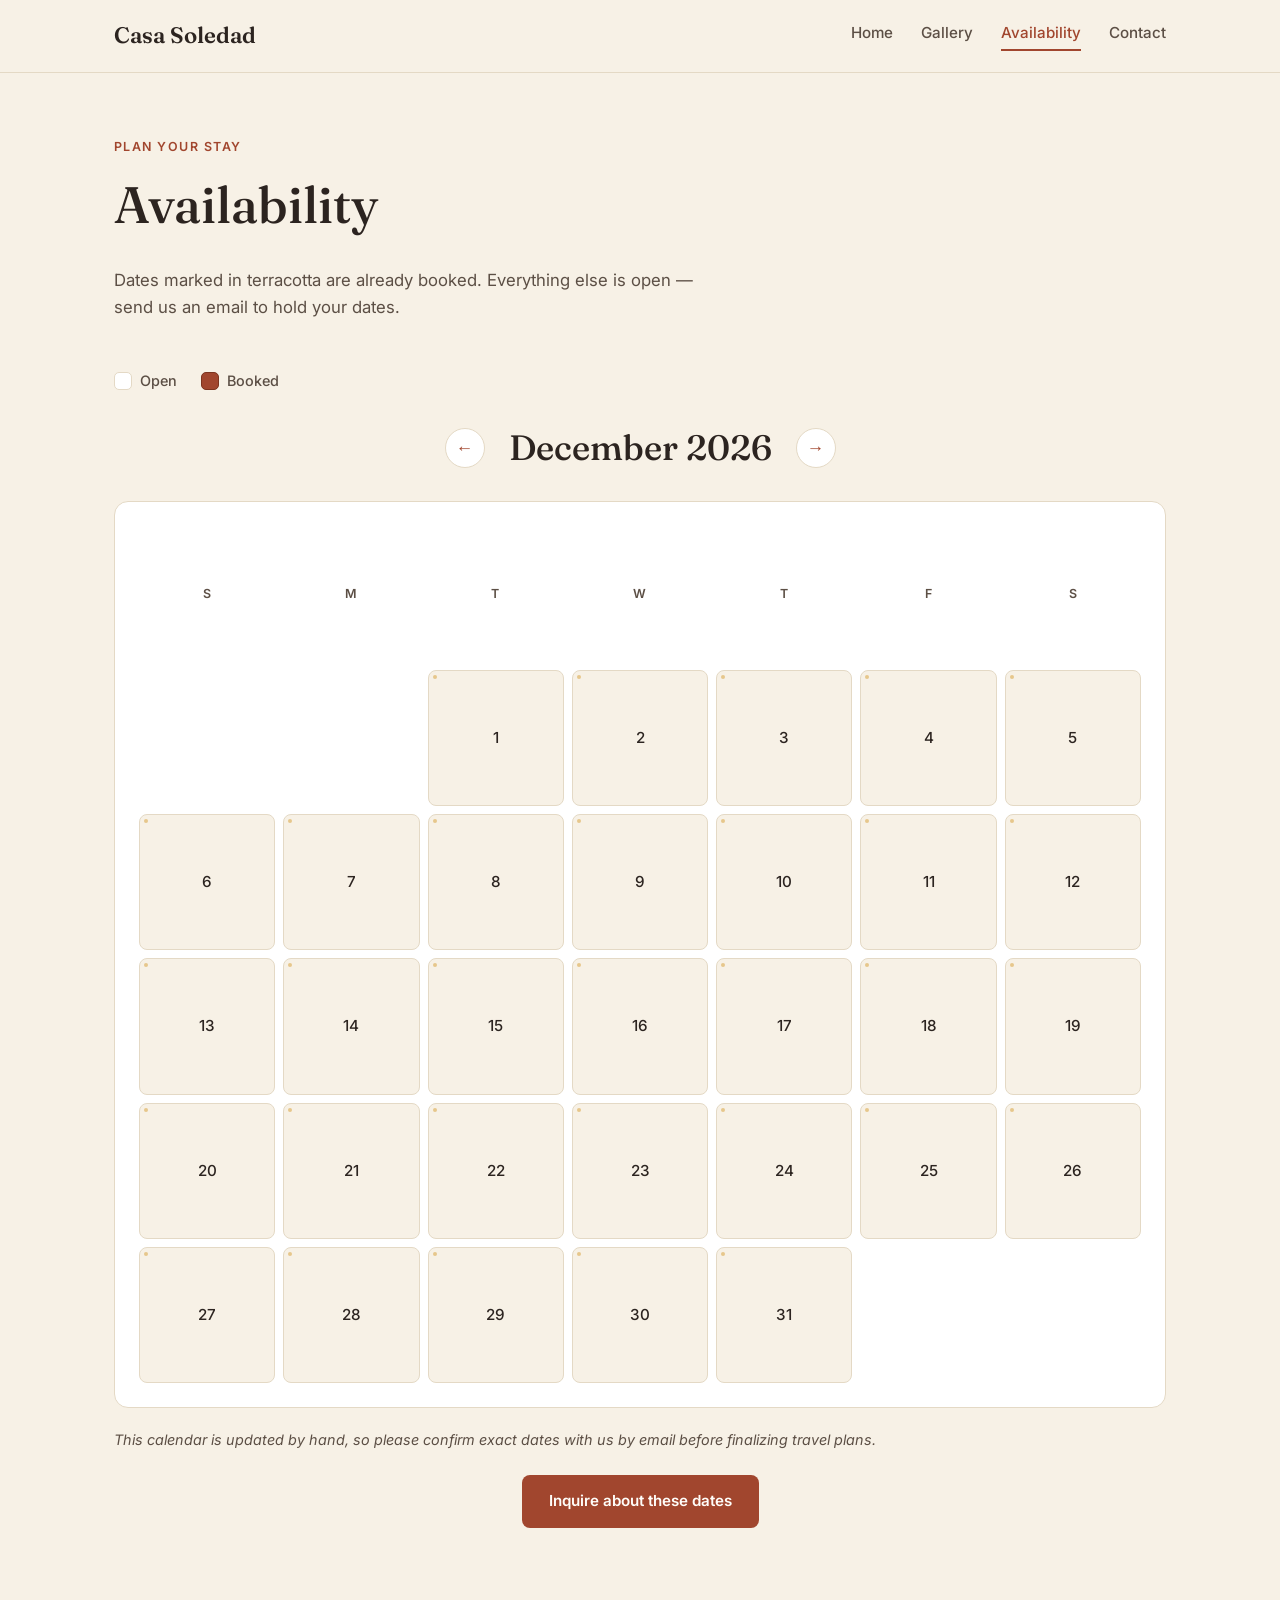
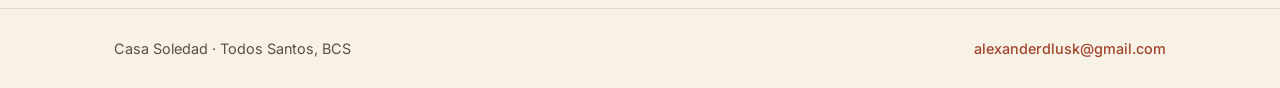
==== availability.html @ dd036032 "Add files via upload" ====
<!DOCTYPE html>
<html lang="en">
<head>
<meta charset="UTF-8">
<meta name="viewport" content="width=device-width, initial-scale=1.0">
<title>Availability — Casa Soledad</title>
<link rel="preconnect" href="https://fonts.googleapis.com">
<link rel="preconnect" href="https://fonts.gstatic.com" crossorigin>
<link href="https://fonts.googleapis.com/css2?family=Fraunces:opsz,wght@9..144,400;9..144,500;9..144,600&family=Inter:wght@400;500;600&display=swap" rel="stylesheet">
<link rel="stylesheet" href="style.css">
</head>
<body>

<header class="site-header">
  <div class="wrap header-inner">
    <a href="index.html" class="wordmark">Casa Soledad</a>
    <nav class="main-nav">
      <a href="index.html">Home</a>
      <a href="gallery.html">Gallery</a>
      <a href="availability.html" class="active">Availability</a>
      <a href="contact.html">Contact</a>
    </nav>
  </div>
</header>

<section class="page-head wrap">
  <p class="section-eyebrow">Plan your stay</p>
  <h1>Availability</h1>
  <p class="page-head-sub">Dates marked in terracotta are already booked. Everything else is open — send us an email to hold your dates.</p>
</section>

<section class="calendar-section wrap">
  <div class="calendar-legend">
    <span class="legend-item"><span class="legend-swatch swatch-open"></span>Open</span>
    <span class="legend-item"><span class="legend-swatch swatch-booked"></span>Booked</span>
  </div>

  <div class="calendar-nav">
    <button id="prevMonth" class="cal-btn" aria-label="Previous month">&#8592;</button>
    <h2 id="monthLabel" class="month-label"></h2>
    <button id="nextMonth" class="cal-btn" aria-label="Next month">&#8594;</button>
  </div>

  <div id="calendarGrid" class="calendar-grid" role="grid" aria-label="Booking calendar"></div>

  <p class="calendar-note">This calendar is updated by hand, so please confirm exact dates with us by email before finalizing travel plans.</p>

  <div class="calendar-cta">
    <a href="contact.html" class="btn btn-primary">Inquire about these dates</a>
  </div>
</section>

<footer class="site-footer">
  <div class="wrap footer-inner">
    <span>Casa Soledad &middot; Todos Santos, BCS</span>
    <a href="contact.html">alexanderdlusk@gmail.com</a>
  </div>
</footer>

<script>
// ---- Booked date ranges ----
// Add or remove ranges here. Format: ["YYYY-MM-DD", "YYYY-MM-DD"] (inclusive start, inclusive end)
const bookedRanges = [
  // Example: ["2026-07-10", "2026-07-17"],
];

function expandRanges(ranges) {
  const set = new Set();
  ranges.forEach(([start, end]) => {
    let d = new Date(start + "T00:00:00");
    const last = new Date(end + "T00:00:00");
    while (d <= last) {
      set.add(d.toISOString().slice(0, 10));
      d.setDate(d.getDate() + 1);
    }
  });
  return set;
}

const bookedSet = expandRanges(bookedRanges);

const monthLabel = document.getElementById("monthLabel");
const grid = document.getElementById("calendarGrid");
const prevBtn = document.getElementById("prevMonth");
const nextBtn = document.getElementById("nextMonth");

const today = new Date();
let viewYear = today.getFullYear();
let viewMonth = today.getMonth();

const monthNames = ["January","February","March","April","May","June","July","August","September","October","November","December"];
const dayNames = ["S","M","T","W","T","F","S"];

function pad(n) { return n < 10 ? "0" + n : "" + n; }

function render() {
  grid.innerHTML = "";
  monthLabel.textContent = monthNames[viewMonth] + " " + viewYear;

  dayNames.forEach(d => {
    const cell = document.createElement("div");
    cell.className = "cal-cell cal-dayname";
    cell.textContent = d;
    grid.appendChild(cell);
  });

  const firstDay = new Date(viewYear, viewMonth, 1).getDay();
  const daysInMonth = new Date(viewYear, viewMonth + 1, 0).getDate();

  for (let i = 0; i < firstDay; i++) {
    const blank = document.createElement("div");
    blank.className = "cal-cell cal-blank";
    grid.appendChild(blank);
  }

  for (let day = 1; day <= daysInMonth; day++) {
    const dateStr = viewYear + "-" + pad(viewMonth + 1) + "-" + pad(day);
    const cell = document.createElement("div");
    cell.className = "cal-cell cal-day" + (bookedSet.has(dateStr) ? " cal-booked" : " cal-open");
    cell.setAttribute("role", "gridcell");
    cell.setAttribute("aria-label", dateStr + (bookedSet.has(dateStr) ? " booked" : " open"));
    cell.textContent = day;
    grid.appendChild(cell);
  }
}

prevBtn.addEventListener("click", () => {
  viewMonth--;
  if (viewMonth < 0) { viewMonth = 11; viewYear--; }
  render();
});
nextBtn.addEventListener("click", () => {
  viewMonth++;
  if (viewMonth > 11) { viewMonth = 0; viewYear++; }
  render();
});

render();
</script>

</body>
</html>
---- style.css ----
:root {
  --bg: #F7F1E6;
  --surface: #FFFFFF;
  --ink: #2C2420;
  --ink-soft: #5C4F45;
  --terracotta: #A1462E;
  --terracotta-dark: #7C341F;
  --ochre: #D9A441;
  --palm: #4A5C4E;
  --border: #E4D9C5;
  --radius: 14px;
  --font-display: "Fraunces", serif;
  --font-body: "Inter", sans-serif;
}

* { box-sizing: border-box; }

html { scroll-behavior: smooth; }

body {
  margin: 0;
  background: var(--bg);
  color: var(--ink);
  font-family: var(--font-body);
  line-height: 1.6;
  -webkit-font-smoothing: antialiased;
}

img { max-width: 100%; display: block; }

a { color: inherit; }

.wrap {
  max-width: 1100px;
  margin: 0 auto;
  padding: 0 24px;
}

h1, h2, h3 {
  font-family: var(--font-display);
  font-weight: 500;
  margin: 0 0 0.4em 0;
  color: var(--ink);
}

h1 { font-size: clamp(2.2rem, 5vw, 3.2rem); }
h2 { font-size: clamp(1.6rem, 3vw, 2.2rem); }
h3 { font-size: 1.3rem; }

p { margin: 0 0 1em 0; color: var(--ink-soft); }

.section-eyebrow {
  font-family: var(--font-body);
  text-transform: uppercase;
  letter-spacing: 0.12em;
  font-size: 0.78rem;
  font-weight: 600;
  color: var(--terracotta);
  margin: 0 0 0.6em 0;
}

/* ---------- Header ---------- */
.site-header {
  background: var(--bg);
  border-bottom: 1px solid var(--border);
  position: sticky;
  top: 0;
  z-index: 50;
}

.header-inner {
  display: flex;
  align-items: center;
  justify-content: space-between;
  padding-top: 18px;
  padding-bottom: 18px;
}

.wordmark {
  font-family: var(--font-display);
  font-size: 1.4rem;
  font-weight: 600;
  text-decoration: none;
  color: var(--ink);
}

.main-nav {
  display: flex;
  gap: 28px;
}

.main-nav a {
  text-decoration: none;
  font-size: 0.95rem;
  font-weight: 500;
  color: var(--ink-soft);
  padding-bottom: 4px;
  border-bottom: 2px solid transparent;
  transition: color 0.2s, border-color 0.2s;
}

.main-nav a:hover,
.main-nav a.active {
  color: var(--terracotta);
  border-bottom-color: var(--terracotta);
}

/* ---------- Hero ---------- */
.hero {
  position: relative;
  min-height: 78vh;
  display: flex;
  align-items: flex-end;
  overflow: hidden;
}

.hero-img {
  position: absolute;
  inset: 0;
  width: 100%;
  height: 100%;
  object-fit: cover;
}

.hero-scrim {
  position: absolute;
  inset: 0;
  background: linear-gradient(180deg, rgba(44,36,32,0.05) 0%, rgba(44,36,32,0.78) 92%);
}

.hero-content {
  position: relative;
  color: #FFFDF9;
  padding-bottom: 56px;
  padding-top: 56px;
}

.hero-content .eyebrow {
  text-transform: uppercase;
  letter-spacing: 0.14em;
  font-size: 0.8rem;
  font-weight: 600;
  color: var(--ochre);
  margin-bottom: 0.6em;
}

.hero-content h1 {
  color: #FFFDF9;
  margin-bottom: 0.3em;
}

.hero-sub {
  color: #EDE6DA;
  max-width: 560px;
  font-size: 1.1rem;
}

.hero-actions {
  display: flex;
  gap: 14px;
  margin-top: 1.4em;
  flex-wrap: wrap;
}

/* ---------- Buttons ---------- */
.btn {
  display: inline-block;
  padding: 13px 26px;
  border-radius: 8px;
  font-weight: 600;
  font-size: 0.95rem;
  text-decoration: none;
  transition: transform 0.15s, background 0.2s, opacity 0.2s;
  border: 1.5px solid transparent;
}

.btn:hover { transform: translateY(-1px); }

.btn-primary {
  background: var(--terracotta);
  color: #FFFDF9;
}
.btn-primary:hover { background: var(--terracotta-dark); }

.btn-ghost {
  background: transparent;
  color: #FFFDF9;
  border-color: rgba(255,253,249,0.55);
}
.btn-ghost:hover { background: rgba(255,253,249,0.12); }

.btn-ghost-dark {
  background: transparent;
  color: var(--ink);
  border-color: var(--ink);
}
.btn-ghost-dark:hover { background: rgba(44,36,32,0.06); }

/* ---------- Facts strip ---------- */
.facts {
  display: flex;
  flex-wrap: wrap;
  gap: 0;
  border-bottom: 1px solid var(--border);
}

.fact {
  flex: 1 1 140px;
  text-align: center;
  padding: 36px 12px;
  border-right: 1px solid var(--border);
}
.fact:last-child { border-right: none; }

.fact-num {
  display: block;
  font-family: var(--font-display);
  font-size: 2.2rem;
  color: var(--terracotta);
  font-weight: 500;
}

.fact-label {
  font-size: 0.85rem;
  color: var(--ink-soft);
  text-transform: uppercase;
  letter-spacing: 0.06em;
}

/* ---------- Intro ---------- */
.intro { padding: 80px 24px; }

.intro-grid {
  display: grid;
  grid-template-columns: 1fr 1fr;
  gap: 48px;
  align-items: center;
}

.intro-photo img {
  border-radius: var(--radius);
}

@media (max-width: 760px) {
  .intro-grid { grid-template-columns: 1fr; }
  .intro-photo { order: -1; }
}

/* ---------- Amenities ---------- */
.amenities { padding: 0 24px 80px; }

.amenity-grid {
  list-style: none;
  margin: 0;
  padding: 0;
  display: grid;
  grid-template-columns: repeat(4, 1fr);
  gap: 18px;
}

.amenity-grid li {
  background: var(--surface);
  border: 1px solid var(--border);
  border-radius: var(--radius);
  padding: 20px 16px;
  display: flex;
  align-items: center;
  gap: 12px;
  font-weight: 500;
  font-size: 0.95rem;
}

.amenity-icon {
  color: var(--ochre);
  font-size: 1.2rem;
}

@media (max-width: 760px) {
  .amenity-grid { grid-template-columns: repeat(2, 1fr); }
}

/* ---------- CTA band ---------- */
.cta-band {
  background: var(--ink);
  padding: 64px 0;
}

.cta-band h2, .cta-band p { color: #FFFDF9; }
.cta-band p { color: #C9BEB1; }

.cta-band-inner {
  display: flex;
  justify-content: space-between;
  align-items: center;
  gap: 32px;
  flex-wrap: wrap;
}

.cta-band-actions {
  display: flex;
  gap: 12px;
  flex-wrap: wrap;
}

.cta-band .btn-ghost-dark {
  color: #FFFDF9;
  border-color: rgba(255,253,249,0.55);
}
.cta-band .btn-ghost-dark:hover { background: rgba(255,253,249,0.12); }

/* ---------- Footer ---------- */
.site-footer {
  border-top: 1px solid var(--border);
  padding: 28px 0;
}

.footer-inner {
  display: flex;
  justify-content: space-between;
  flex-wrap: wrap;
  gap: 10px;
  font-size: 0.9rem;
  color: var(--ink-soft);
}

.footer-inner a { text-decoration: none; color: var(--terracotta); font-weight: 500; }

/* ---------- Page head (gallery/availability/contact) ---------- */
.page-head {
  padding: 64px 24px 32px;
}

.page-head-sub {
  max-width: 600px;
  font-size: 1.05rem;
}

/* ---------- Gallery ---------- */
.gallery-section { padding: 0 24px 80px; }

.gallery-group-title {
  margin-top: 48px;
  margin-bottom: 18px;
  color: var(--terracotta-dark);
}

.gallery-grid {
  display: grid;
  grid-template-columns: repeat(4, 1fr);
  gap: 14px;
}

.gallery-grid img {
  border-radius: 10px;
  aspect-ratio: 4/3;
  object-fit: cover;
  width: 100%;
}

@media (max-width: 900px) {
  .gallery-grid { grid-template-columns: repeat(2, 1fr); }
}

/* ---------- Calendar (talavera-tile styled) ---------- */
.calendar-section {
  padding: 0 24px 80px;
}

.calendar-legend {
  display: flex;
  gap: 24px;
  margin-bottom: 28px;
}

.legend-item {
  display: flex;
  align-items: center;
  gap: 8px;
  font-size: 0.9rem;
  color: var(--ink-soft);
  font-weight: 500;
}

.legend-swatch {
  width: 18px;
  height: 18px;
  border-radius: 5px;
  display: inline-block;
  border: 1.5px solid var(--border);
}

.swatch-open { background: var(--surface); }
.swatch-booked { background: var(--terracotta); border-color: var(--terracotta-dark); }

.calendar-nav {
  display: flex;
  align-items: center;
  justify-content: center;
  gap: 24px;
  margin-bottom: 24px;
}

.month-label {
  margin: 0;
  min-width: 220px;
  text-align: center;
}

.cal-btn {
  width: 40px;
  height: 40px;
  border-radius: 50%;
  border: 1.5px solid var(--border);
  background: var(--surface);
  font-size: 1.1rem;
  cursor: pointer;
  color: var(--terracotta);
  transition: background 0.2s, border-color 0.2s;
}

.cal-btn:hover { background: var(--bg); border-color: var(--terracotta); }

.calendar-grid {
  display: grid;
  grid-template-columns: repeat(7, 1fr);
  gap: 8px;
  background: var(--surface);
  border: 1px solid var(--border);
  border-radius: var(--radius);
  padding: 24px;
}

.cal-cell {
  aspect-ratio: 1;
  display: flex;
  align-items: center;
  justify-content: center;
  border-radius: 8px;
  font-size: 0.95rem;
  font-weight: 500;
}

.cal-dayname {
  font-size: 0.78rem;
  text-transform: uppercase;
  letter-spacing: 0.06em;
  color: var(--ink-soft);
  font-weight: 600;
}

.cal-blank { background: transparent; }

.cal-open {
  background: var(--bg);
  border: 1.5px solid var(--border);
  color: var(--ink);
  position: relative;
}

/* talavera corner-dot motif on open tiles, restrained */
.cal-open::before {
  content: "";
  position: absolute;
  top: 4px;
  left: 4px;
  width: 4px;
  height: 4px;
  border-radius: 50%;
  background: var(--ochre);
  opacity: 0.55;
}

.cal-booked {
  background: var(--terracotta);
  color: #FFFDF9;
  border: 1.5px solid var(--terracotta-dark);
  text-decoration: line-through;
  text-decoration-color: rgba(255,253,249,0.55);
}

.calendar-note {
  font-size: 0.9rem;
  margin-top: 20px;
  color: var(--ink-soft);
  font-style: italic;
}

.calendar-cta {
  margin-top: 24px;
  text-align: center;
}

@media (max-width: 600px) {
  .calendar-grid { padding: 14px; gap: 5px; }
  .cal-cell { font-size: 0.8rem; }
}

/* ---------- Contact ---------- */
.contact-section { padding: 0 24px 90px; }

.contact-grid {
  display: grid;
  grid-template-columns: 1.4fr 1fr;
  gap: 56px;
}

@media (max-width: 760px) {
  .contact-grid { grid-template-columns: 1fr; }
}

.contact-form {
  display: flex;
  flex-direction: column;
  background: var(--surface);
  border: 1px solid var(--border);
  border-radius: var(--radius);
  padding: 32px;
}

.form-label {
  font-size: 0.85rem;
  font-weight: 600;
  margin-top: 16px;
  margin-bottom: 6px;
  color: var(--ink);
}

.form-label:first-child { margin-top: 0; }

.form-input {
  font-family: var(--font-body);
  font-size: 1rem;
  padding: 12px 14px;
  border-radius: 8px;
  border: 1.5px solid var(--border);
  background: var(--bg);
  color: var(--ink);
}

.form-input:focus {
  outline: none;
  border-color: var(--terracotta);
}

.form-textarea { resize: vertical; }

.form-submit {
  margin-top: 24px;
  border: none;
  cursor: pointer;
  align-self: flex-start;
}

.contact-aside {
  background: var(--ink);
  color: #FFFDF9;
  border-radius: var(--radius);
  padding: 32px;
  height: fit-content;
}

.contact-aside h3 { color: #FFFDF9; }
.contact-aside p { color: #C9BEB1; }

.contact-email {
  display: inline-block;
  font-family: var(--font-display);
  font-size: 1.3rem;
  color: var(--ochre);
  text-decoration: none;
  margin-bottom: 18px;
}

.contact-note a { color: var(--ochre); text-decoration: underline; }

/* ---------- Focus states (accessibility) ---------- */
a:focus-visible, button:focus-visible, input:focus-visible, textarea:focus-visible {
  outline: 2px solid var(--terracotta);
  outline-offset: 2px;
}

/* ---------- Reduced motion ---------- */
@media (prefers-reduced-motion: reduce) {
  html { scroll-behavior: auto; }
  .btn { transition: none; }
}

/* ---------- Mobile nav ---------- */
@media (max-width: 640px) {
  .header-inner { flex-direction: column; gap: 12px; align-items: flex-start; }
  .main-nav { gap: 18px; flex-wrap: wrap; }
  .cta-band-inner { flex-direction: column; align-items: flex-start; }
}
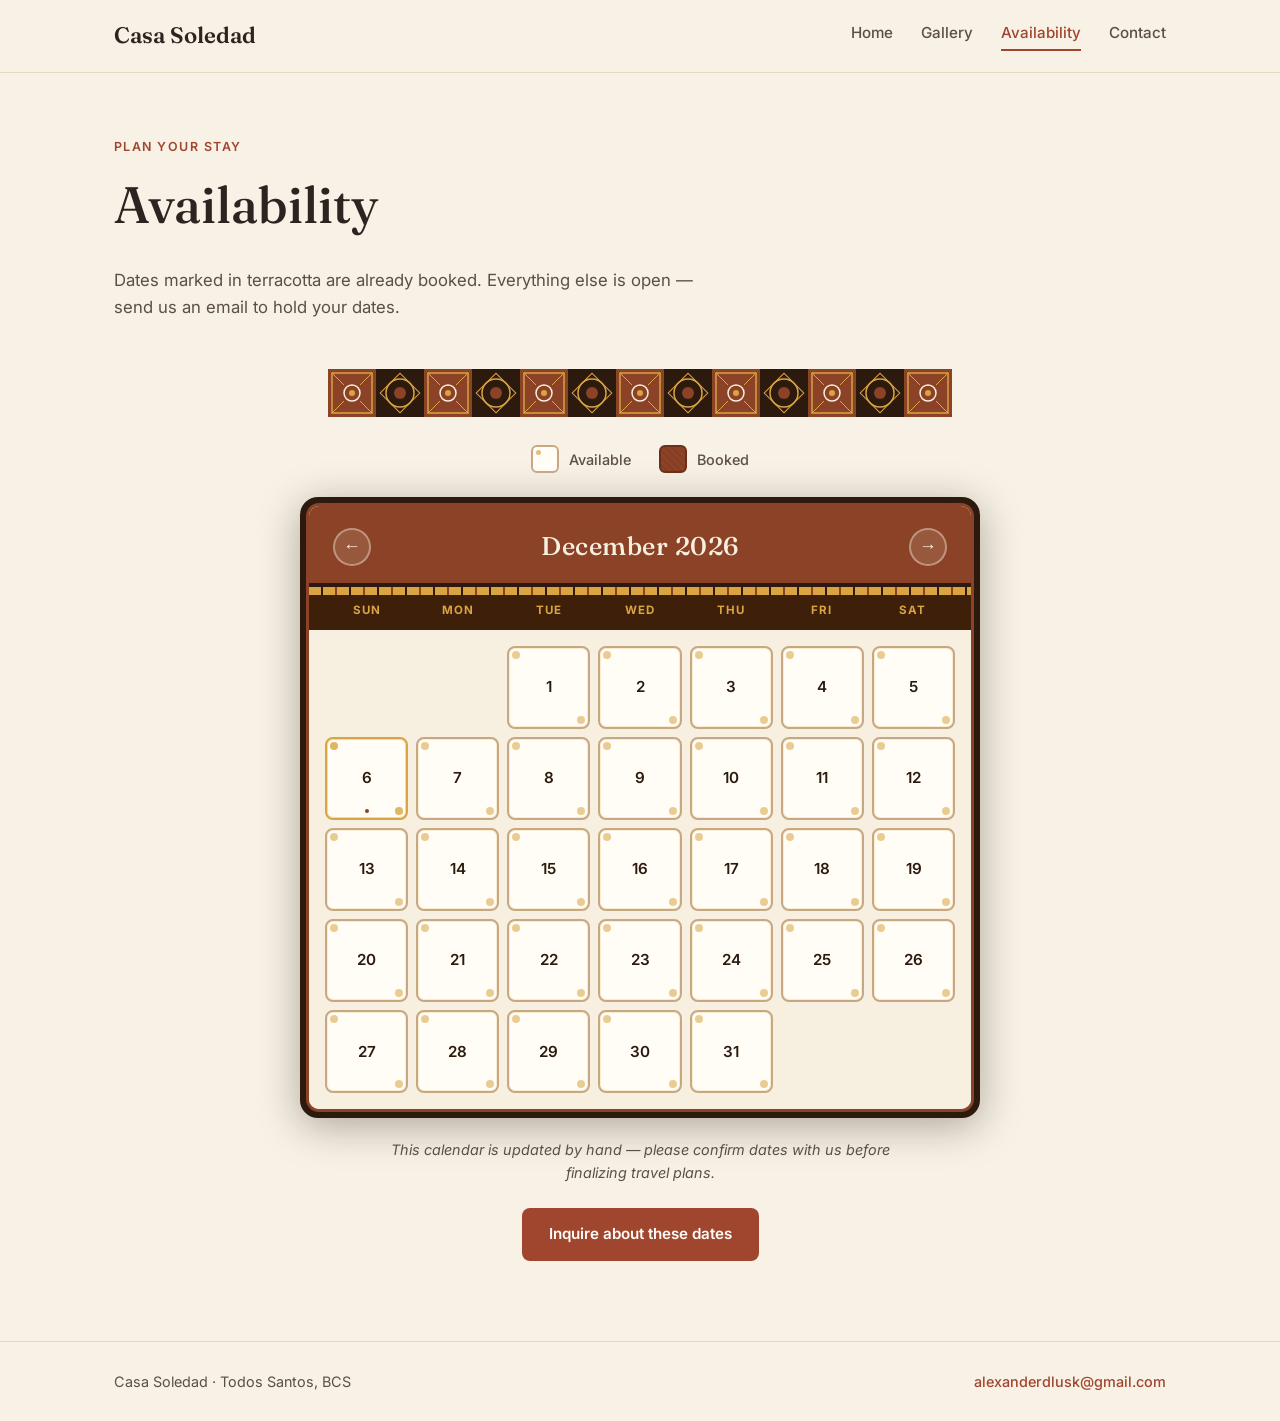
==== commit 675556f0: "Update availability.html" ====
--- a/availability.html
+++ b/availability.html
@@ -8,6 +8,261 @@
 <link rel="preconnect" href="https://fonts.gstatic.com" crossorigin>
 <link href="https://fonts.googleapis.com/css2?family=Fraunces:opsz,wght@9..144,400;9..144,500;9..144,600&family=Inter:wght@400;500;600&display=swap" rel="stylesheet">
 <link rel="stylesheet" href="style.css">
+<style>
+/* ── Talavera calendar ── */
+.calendar-wrap {
+  max-width: 680px;
+  margin: 0 auto;
+}
+
+.calendar-frame {
+  background: #2C1A0E;
+  border-radius: 18px;
+  padding: 6px;
+  box-shadow: 0 8px 40px rgba(44,26,14,0.35);
+}
+
+.calendar-inner {
+  background: #F7F0E0;
+  border-radius: 13px;
+  overflow: hidden;
+  border: 3px solid #8B4226;
+}
+
+/* Header band */
+.cal-header {
+  background: #8B4226;
+  padding: 20px 24px 16px;
+  display: flex;
+  align-items: center;
+  justify-content: space-between;
+  border-bottom: 4px solid #2C1A0E;
+  position: relative;
+}
+
+/* Talavera-style decorative border strip below header */
+.cal-header::after {
+  content: "";
+  position: absolute;
+  bottom: -12px;
+  left: 0; right: 0;
+  height: 8px;
+  background: repeating-linear-gradient(
+    90deg,
+    #D9A441 0px, #D9A441 12px,
+    #2C1A0E 12px, #2C1A0E 14px,
+    #D9A441 14px, #D9A441 26px,
+    #8B4226 26px, #8B4226 28px
+  );
+  z-index: 2;
+}
+
+.month-label {
+  margin: 0;
+  color: #F7F0E0;
+  font-size: 1.6rem;
+  letter-spacing: 0.02em;
+}
+
+.cal-btn {
+  width: 38px;
+  height: 38px;
+  border-radius: 50%;
+  border: 2px solid rgba(247,240,224,0.4);
+  background: rgba(247,240,224,0.12);
+  font-size: 1.1rem;
+  cursor: pointer;
+  color: #F7F0E0;
+  transition: background 0.2s, border-color 0.2s;
+  display: flex;
+  align-items: center;
+  justify-content: center;
+}
+.cal-btn:hover {
+  background: rgba(247,240,224,0.25);
+  border-color: #D9A441;
+  color: #D9A441;
+}
+
+/* Day name row */
+.cal-daynames {
+  display: grid;
+  grid-template-columns: repeat(7, 1fr);
+  background: #3D1F0A;
+  padding: 14px 16px 10px;
+  gap: 6px;
+}
+
+.cal-dayname-cell {
+  text-align: center;
+  font-size: 0.72rem;
+  font-weight: 700;
+  text-transform: uppercase;
+  letter-spacing: 0.1em;
+  color: #D9A441;
+}
+
+/* Grid body */
+.cal-body {
+  display: grid;
+  grid-template-columns: repeat(7, 1fr);
+  gap: 8px;
+  padding: 16px;
+  background: #F7F0E0;
+}
+
+/* Base tile */
+.cal-tile {
+  aspect-ratio: 1;
+  border-radius: 8px;
+  display: flex;
+  align-items: center;
+  justify-content: center;
+  font-size: 0.95rem;
+  font-weight: 600;
+  position: relative;
+  font-family: "Inter", sans-serif;
+}
+
+/* Blank tiles */
+.cal-tile-blank {
+  background: transparent;
+}
+
+/* Open tiles — cream with talavera motif border */
+.cal-tile-open {
+  background: #FFFDF6;
+  color: #2C1A0E;
+  border: 2px solid #C8A882;
+  box-shadow: inset 0 0 0 1px rgba(217,164,65,0.2);
+  cursor: default;
+}
+
+/* SVG corner flourish on open tiles */
+.cal-tile-open::before,
+.cal-tile-open::after {
+  content: "";
+  position: absolute;
+  width: 8px;
+  height: 8px;
+  border-radius: 50%;
+  background: #D9A441;
+  opacity: 0.55;
+}
+.cal-tile-open::before { top: 3px; left: 3px; }
+.cal-tile-open::after  { bottom: 3px; right: 3px; }
+
+/* Today highlight */
+.cal-tile-today {
+  background: #FFFDF6;
+  color: #2C1A0E;
+  border: 2px solid #D9A441;
+  box-shadow: inset 0 0 0 1px rgba(217,164,65,0.4);
+}
+.cal-tile-today::before { top: 3px; left: 3px; background: #D9A441; opacity: 0.8; }
+.cal-tile-today::after  { bottom: 3px; right: 3px; background: #D9A441; opacity: 0.8; }
+
+.today-dot {
+  position: absolute;
+  bottom: 5px;
+  left: 50%;
+  transform: translateX(-50%);
+  width: 4px;
+  height: 4px;
+  border-radius: 50%;
+  background: #8B4226;
+}
+
+/* Booked tiles — terracotta with cross-hatch feel */
+.cal-tile-booked {
+  background: #8B4226;
+  color: rgba(247,240,224,0.6);
+  border: 2px solid #6B3019;
+  text-decoration: line-through;
+  text-decoration-color: rgba(247,240,224,0.4);
+  background-image: repeating-linear-gradient(
+    45deg,
+    transparent,
+    transparent 4px,
+    rgba(0,0,0,0.06) 4px,
+    rgba(0,0,0,0.06) 5px
+  );
+}
+
+/* Legend */
+.calendar-legend {
+  display: flex;
+  gap: 28px;
+  justify-content: center;
+  margin-bottom: 24px;
+}
+
+.legend-item {
+  display: flex;
+  align-items: center;
+  gap: 10px;
+  font-size: 0.9rem;
+  color: #5C4F45;
+  font-weight: 500;
+}
+
+.legend-tile {
+  width: 28px;
+  height: 28px;
+  border-radius: 6px;
+  position: relative;
+  flex-shrink: 0;
+}
+
+.legend-tile-open {
+  background: #FFFDF6;
+  border: 2px solid #C8A882;
+}
+.legend-tile-open::before {
+  content: "";
+  position: absolute;
+  top: 3px; left: 3px;
+  width: 5px; height: 5px;
+  border-radius: 50%;
+  background: #D9A441;
+  opacity: 0.7;
+}
+
+.legend-tile-booked {
+  background: #8B4226;
+  border: 2px solid #6B3019;
+  background-image: repeating-linear-gradient(
+    45deg,
+    transparent,
+    transparent 4px,
+    rgba(0,0,0,0.08) 4px,
+    rgba(0,0,0,0.08) 5px
+  );
+}
+
+/* Decorative tile strip above calendar */
+.talavera-strip {
+  display: flex;
+  justify-content: center;
+  gap: 0;
+  margin-bottom: 28px;
+  overflow: hidden;
+  border-radius: 8px;
+}
+
+.talavera-strip svg {
+  width: 48px;
+  height: 48px;
+  flex-shrink: 0;
+}
+
+@media (max-width: 600px) {
+  .cal-body { gap: 5px; padding: 10px; }
+  .cal-tile { font-size: 0.82rem; }
+  .cal-daynames { padding: 10px 10px 8px; gap: 4px; }
+  .talavera-strip svg { width: 36px; height: 36px; }
+}
+</style>
 </head>
 <body>
 
@@ -30,20 +285,49 @@
 </section>
 
 <section class="calendar-section wrap">
-  <div class="calendar-legend">
-    <span class="legend-item"><span class="legend-swatch swatch-open"></span>Open</span>
-    <span class="legend-item"><span class="legend-swatch swatch-booked"></span>Booked</span>
+
+  <!-- Decorative talavera tile strip -->
+  <div class="talavera-strip" aria-hidden="true">
+    <!-- Repeating talavera-inspired SVG tile motif, 14 across -->
+    <svg viewBox="0 0 48 48" xmlns="http://www.w3.org/2000/svg"><rect width="48" height="48" fill="#8B4226"/><rect x="4" y="4" width="40" height="40" fill="none" stroke="#D9A441" stroke-width="1.5"/><circle cx="24" cy="24" r="8" fill="none" stroke="#F7F0E0" stroke-width="1.5"/><circle cx="24" cy="24" r="3" fill="#D9A441"/><line x1="4" y1="4" x2="16" y2="16" stroke="#D9A441" stroke-width="1"/><line x1="44" y1="4" x2="32" y2="16" stroke="#D9A441" stroke-width="1"/><line x1="4" y1="44" x2="16" y2="32" stroke="#D9A441" stroke-width="1"/><line x1="44" y1="44" x2="32" y2="32" stroke="#D9A441" stroke-width="1"/></svg>
+    <svg viewBox="0 0 48 48" xmlns="http://www.w3.org/2000/svg"><rect width="48" height="48" fill="#2C1A0E"/><circle cx="24" cy="24" r="14" fill="none" stroke="#D9A441" stroke-width="1.5"/><circle cx="24" cy="24" r="6" fill="#8B4226"/><rect x="10" y="10" width="28" height="28" fill="none" stroke="#D9A441" stroke-width="1" transform="rotate(45 24 24)"/></svg>
+    <svg viewBox="0 0 48 48" xmlns="http://www.w3.org/2000/svg"><rect width="48" height="48" fill="#8B4226"/><rect x="4" y="4" width="40" height="40" fill="none" stroke="#D9A441" stroke-width="1.5"/><circle cx="24" cy="24" r="8" fill="none" stroke="#F7F0E0" stroke-width="1.5"/><circle cx="24" cy="24" r="3" fill="#D9A441"/><line x1="4" y1="4" x2="16" y2="16" stroke="#D9A441" stroke-width="1"/><line x1="44" y1="4" x2="32" y2="16" stroke="#D9A441" stroke-width="1"/><line x1="4" y1="44" x2="16" y2="32" stroke="#D9A441" stroke-width="1"/><line x1="44" y1="44" x2="32" y2="32" stroke="#D9A441" stroke-width="1"/></svg>
+    <svg viewBox="0 0 48 48" xmlns="http://www.w3.org/2000/svg"><rect width="48" height="48" fill="#2C1A0E"/><circle cx="24" cy="24" r="14" fill="none" stroke="#D9A441" stroke-width="1.5"/><circle cx="24" cy="24" r="6" fill="#8B4226"/><rect x="10" y="10" width="28" height="28" fill="none" stroke="#D9A441" stroke-width="1" transform="rotate(45 24 24)"/></svg>
+    <svg viewBox="0 0 48 48" xmlns="http://www.w3.org/2000/svg"><rect width="48" height="48" fill="#8B4226"/><rect x="4" y="4" width="40" height="40" fill="none" stroke="#D9A441" stroke-width="1.5"/><circle cx="24" cy="24" r="8" fill="none" stroke="#F7F0E0" stroke-width="1.5"/><circle cx="24" cy="24" r="3" fill="#D9A441"/><line x1="4" y1="4" x2="16" y2="16" stroke="#D9A441" stroke-width="1"/><line x1="44" y1="4" x2="32" y2="16" stroke="#D9A441" stroke-width="1"/><line x1="4" y1="44" x2="16" y2="32" stroke="#D9A441" stroke-width="1"/><line x1="44" y1="44" x2="32" y2="32" stroke="#D9A441" stroke-width="1"/></svg>
+    <svg viewBox="0 0 48 48" xmlns="http://www.w3.org/2000/svg"><rect width="48" height="48" fill="#2C1A0E"/><circle cx="24" cy="24" r="14" fill="none" stroke="#D9A441" stroke-width="1.5"/><circle cx="24" cy="24" r="6" fill="#8B4226"/><rect x="10" y="10" width="28" height="28" fill="none" stroke="#D9A441" stroke-width="1" transform="rotate(45 24 24)"/></svg>
+    <svg viewBox="0 0 48 48" xmlns="http://www.w3.org/2000/svg"><rect width="48" height="48" fill="#8B4226"/><rect x="4" y="4" width="40" height="40" fill="none" stroke="#D9A441" stroke-width="1.5"/><circle cx="24" cy="24" r="8" fill="none" stroke="#F7F0E0" stroke-width="1.5"/><circle cx="24" cy="24" r="3" fill="#D9A441"/><line x1="4" y1="4" x2="16" y2="16" stroke="#D9A441" stroke-width="1"/><line x1="44" y1="4" x2="32" y2="16" stroke="#D9A441" stroke-width="1"/><line x1="4" y1="44" x2="16" y2="32" stroke="#D9A441" stroke-width="1"/><line x1="44" y1="44" x2="32" y2="32" stroke="#D9A441" stroke-width="1"/></svg>
+    <svg viewBox="0 0 48 48" xmlns="http://www.w3.org/2000/svg"><rect width="48" height="48" fill="#2C1A0E"/><circle cx="24" cy="24" r="14" fill="none" stroke="#D9A441" stroke-width="1.5"/><circle cx="24" cy="24" r="6" fill="#8B4226"/><rect x="10" y="10" width="28" height="28" fill="none" stroke="#D9A441" stroke-width="1" transform="rotate(45 24 24)"/></svg>
+    <svg viewBox="0 0 48 48" xmlns="http://www.w3.org/2000/svg"><rect width="48" height="48" fill="#8B4226"/><rect x="4" y="4" width="40" height="40" fill="none" stroke="#D9A441" stroke-width="1.5"/><circle cx="24" cy="24" r="8" fill="none" stroke="#F7F0E0" stroke-width="1.5"/><circle cx="24" cy="24" r="3" fill="#D9A441"/><line x1="4" y1="4" x2="16" y2="16" stroke="#D9A441" stroke-width="1"/><line x1="44" y1="4" x2="32" y2="16" stroke="#D9A441" stroke-width="1"/><line x1="4" y1="44" x2="16" y2="32" stroke="#D9A441" stroke-width="1"/><line x1="44" y1="44" x2="32" y2="32" stroke="#D9A441" stroke-width="1"/></svg>
+    <svg viewBox="0 0 48 48" xmlns="http://www.w3.org/2000/svg"><rect width="48" height="48" fill="#2C1A0E"/><circle cx="24" cy="24" r="14" fill="none" stroke="#D9A441" stroke-width="1.5"/><circle cx="24" cy="24" r="6" fill="#8B4226"/><rect x="10" y="10" width="28" height="28" fill="none" stroke="#D9A441" stroke-width="1" transform="rotate(45 24 24)"/></svg>
+    <svg viewBox="0 0 48 48" xmlns="http://www.w3.org/2000/svg"><rect width="48" height="48" fill="#8B4226"/><rect x="4" y="4" width="40" height="40" fill="none" stroke="#D9A441" stroke-width="1.5"/><circle cx="24" cy="24" r="8" fill="none" stroke="#F7F0E0" stroke-width="1.5"/><circle cx="24" cy="24" r="3" fill="#D9A441"/><line x1="4" y1="4" x2="16" y2="16" stroke="#D9A441" stroke-width="1"/><line x1="44" y1="4" x2="32" y2="16" stroke="#D9A441" stroke-width="1"/><line x1="4" y1="44" x2="16" y2="32" stroke="#D9A441" stroke-width="1"/><line x1="44" y1="44" x2="32" y2="32" stroke="#D9A441" stroke-width="1"/></svg>
+    <svg viewBox="0 0 48 48" xmlns="http://www.w3.org/2000/svg"><rect width="48" height="48" fill="#2C1A0E"/><circle cx="24" cy="24" r="14" fill="none" stroke="#D9A441" stroke-width="1.5"/><circle cx="24" cy="24" r="6" fill="#8B4226"/><rect x="10" y="10" width="28" height="28" fill="none" stroke="#D9A441" stroke-width="1" transform="rotate(45 24 24)"/></svg>
+    <svg viewBox="0 0 48 48" xmlns="http://www.w3.org/2000/svg"><rect width="48" height="48" fill="#8B4226"/><rect x="4" y="4" width="40" height="40" fill="none" stroke="#D9A441" stroke-width="1.5"/><circle cx="24" cy="24" r="8" fill="none" stroke="#F7F0E0" stroke-width="1.5"/><circle cx="24" cy="24" r="3" fill="#D9A441"/><line x1="4" y1="4" x2="16" y2="16" stroke="#D9A441" stroke-width="1"/><line x1="44" y1="4" x2="32" y2="16" stroke="#D9A441" stroke-width="1"/><line x1="4" y1="44" x2="16" y2="32" stroke="#D9A441" stroke-width="1"/><line x1="44" y1="44" x2="32" y2="32" stroke="#D9A441" stroke-width="1"/></svg>
   </div>
 
-  <div class="calendar-nav">
-    <button id="prevMonth" class="cal-btn" aria-label="Previous month">&#8592;</button>
-    <h2 id="monthLabel" class="month-label"></h2>
-    <button id="nextMonth" class="cal-btn" aria-label="Next month">&#8594;</button>
+  <div class="calendar-wrap">
+    <div class="calendar-legend">
+      <span class="legend-item">
+        <span class="legend-tile legend-tile-open"></span>Available
+      </span>
+      <span class="legend-item">
+        <span class="legend-tile legend-tile-booked"></span>Booked
+      </span>
+    </div>
+
+    <div class="calendar-frame">
+      <div class="calendar-inner">
+        <div class="cal-header">
+          <button id="prevMonth" class="cal-btn" aria-label="Previous month">&#8592;</button>
+          <h2 id="monthLabel" class="month-label"></h2>
+          <button id="nextMonth" class="cal-btn" aria-label="Next month">&#8594;</button>
+        </div>
+        <div class="cal-daynames" id="calDaynames"></div>
+        <div class="cal-body" id="calendarGrid" role="grid" aria-label="Booking calendar"></div>
+      </div>
+    </div>
   </div>
 
-  <div id="calendarGrid" class="calendar-grid" role="grid" aria-label="Booking calendar"></div>
-
-  <p class="calendar-note">This calendar is updated by hand, so please confirm exact dates with us by email before finalizing travel plans.</p>
+  <p class="calendar-note" style="text-align:center; max-width:500px; margin: 20px auto 0;">This calendar is updated by hand — please confirm dates with us before finalizing travel plans.</p>
 
   <div class="calendar-cta">
     <a href="contact.html" class="btn btn-primary">Inquire about these dates</a>
@@ -61,7 +345,7 @@
 // ---- Booked date ranges ----
 // Add or remove ranges here. Format: ["YYYY-MM-DD", "YYYY-MM-DD"] (inclusive start, inclusive end)
 const bookedRanges = [
-  // Example: ["2026-07-10", "2026-07-17"],
+  // Example: ["2026-08-01", "2026-08-10"],
 ];
 
 function expandRanges(ranges) {
@@ -80,46 +364,65 @@
 const bookedSet = expandRanges(bookedRanges);
 
 const monthLabel = document.getElementById("monthLabel");
-const grid = document.getElementById("calendarGrid");
-const prevBtn = document.getElementById("prevMonth");
-const nextBtn = document.getElementById("nextMonth");
+const grid       = document.getElementById("calendarGrid");
+const daynames   = document.getElementById("calDaynames");
+const prevBtn    = document.getElementById("prevMonth");
+const nextBtn    = document.getElementById("nextMonth");
 
 const today = new Date();
-let viewYear = today.getFullYear();
+let viewYear  = today.getFullYear();
 let viewMonth = today.getMonth();
 
 const monthNames = ["January","February","March","April","May","June","July","August","September","October","November","December"];
-const dayNames = ["S","M","T","W","T","F","S"];
+const dayNames   = ["Sun","Mon","Tue","Wed","Thu","Fri","Sat"];
 
 function pad(n) { return n < 10 ? "0" + n : "" + n; }
 
 function render() {
   grid.innerHTML = "";
+  daynames.innerHTML = "";
   monthLabel.textContent = monthNames[viewMonth] + " " + viewYear;
 
   dayNames.forEach(d => {
     const cell = document.createElement("div");
-    cell.className = "cal-cell cal-dayname";
+    cell.className = "cal-dayname-cell";
     cell.textContent = d;
-    grid.appendChild(cell);
+    daynames.appendChild(cell);
   });
 
-  const firstDay = new Date(viewYear, viewMonth, 1).getDay();
+  const firstDay    = new Date(viewYear, viewMonth, 1).getDay();
   const daysInMonth = new Date(viewYear, viewMonth + 1, 0).getDate();
+  const todayStr    = today.getFullYear() + "-" + pad(today.getMonth()+1) + "-" + pad(today.getDate());
 
   for (let i = 0; i < firstDay; i++) {
     const blank = document.createElement("div");
-    blank.className = "cal-cell cal-blank";
+    blank.className = "cal-tile cal-tile-blank";
     grid.appendChild(blank);
   }
 
   for (let day = 1; day <= daysInMonth; day++) {
     const dateStr = viewYear + "-" + pad(viewMonth + 1) + "-" + pad(day);
+    const booked  = bookedSet.has(dateStr);
+    const isToday = dateStr === todayStr;
+
     const cell = document.createElement("div");
-    cell.className = "cal-cell cal-day" + (bookedSet.has(dateStr) ? " cal-booked" : " cal-open");
     cell.setAttribute("role", "gridcell");
-    cell.setAttribute("aria-label", dateStr + (bookedSet.has(dateStr) ? " booked" : " open"));
-    cell.textContent = day;
+    cell.setAttribute("aria-label", dateStr + (booked ? " booked" : " available"));
+
+    if (booked) {
+      cell.className = "cal-tile cal-tile-booked";
+    } else if (isToday) {
+      cell.className = "cal-tile cal-tile-open cal-tile-today";
+      const dot = document.createElement("span");
+      dot.className = "today-dot";
+      cell.appendChild(dot);
+    } else {
+      cell.className = "cal-tile cal-tile-open";
+    }
+
+    const num = document.createElement("span");
+    num.textContent = day;
+    cell.appendChild(num);
     grid.appendChild(cell);
   }
 }
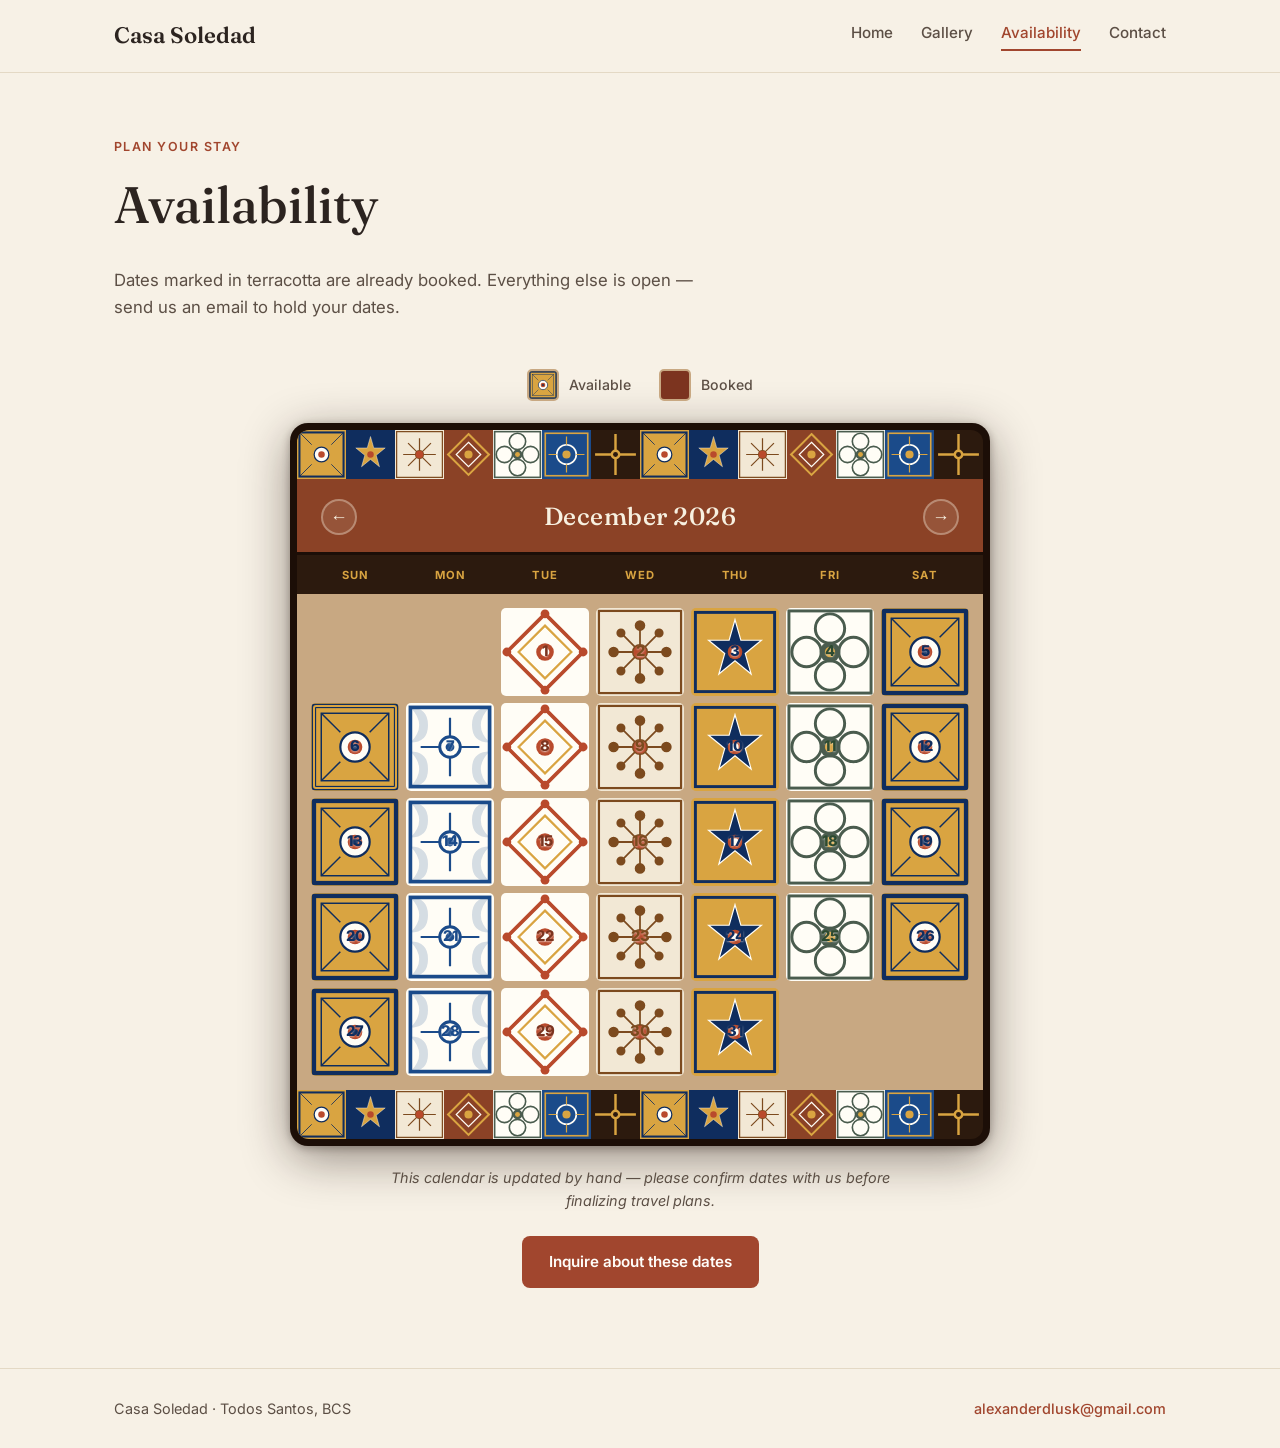
==== commit eb90dcd8: "Update availability.html" ====
--- a/availability.html
+++ b/availability.html
@@ -9,184 +9,143 @@
 <link href="https://fonts.googleapis.com/css2?family=Fraunces:opsz,wght@9..144,400;9..144,500;9..144,600&family=Inter:wght@400;500;600&display=swap" rel="stylesheet">
 <link rel="stylesheet" href="style.css">
 <style>
-/* ── Talavera calendar ── */
-.calendar-wrap {
-  max-width: 680px;
-  margin: 0 auto;
-}
-
+.calendar-wrap { max-width: 700px; margin: 0 auto; }
+
+/* Outer frame — dark espresso wood */
 .calendar-frame {
-  background: #2C1A0E;
+  background: #1C0E07;
   border-radius: 18px;
-  padding: 6px;
-  box-shadow: 0 8px 40px rgba(44,26,14,0.35);
-}
-
+  padding: 7px;
+  box-shadow: 0 12px 48px rgba(28,14,7,0.45), 0 2px 8px rgba(28,14,7,0.3);
+}
+
+/* Decorative tile band wrapping the frame */
+.tile-band {
+  display: grid;
+  grid-template-columns: repeat(14, 1fr);
+  border-radius: 12px 12px 0 0;
+  overflow: hidden;
+}
+.tile-band-bottom {
+  border-radius: 0 0 12px 12px;
+}
+.tile-band svg { width: 100%; height: auto; display: block; }
+
+/* Inner calendar */
 .calendar-inner {
   background: #F7F0E0;
-  border-radius: 13px;
   overflow: hidden;
-  border: 3px solid #8B4226;
-}
-
-/* Header band */
+}
+
+/* Header */
 .cal-header {
   background: #8B4226;
-  padding: 20px 24px 16px;
+  padding: 18px 24px 15px;
   display: flex;
   align-items: center;
   justify-content: space-between;
-  border-bottom: 4px solid #2C1A0E;
-  position: relative;
-}
-
-/* Talavera-style decorative border strip below header */
-.cal-header::after {
-  content: "";
-  position: absolute;
-  bottom: -12px;
-  left: 0; right: 0;
-  height: 8px;
-  background: repeating-linear-gradient(
-    90deg,
-    #D9A441 0px, #D9A441 12px,
-    #2C1A0E 12px, #2C1A0E 14px,
-    #D9A441 14px, #D9A441 26px,
-    #8B4226 26px, #8B4226 28px
-  );
-  z-index: 2;
+  border-bottom: 3px solid #1C0E07;
 }
 
 .month-label {
   margin: 0;
   color: #F7F0E0;
-  font-size: 1.6rem;
+  font-size: 1.55rem;
   letter-spacing: 0.02em;
 }
 
 .cal-btn {
-  width: 38px;
-  height: 38px;
+  width: 36px; height: 36px;
   border-radius: 50%;
-  border: 2px solid rgba(247,240,224,0.4);
-  background: rgba(247,240,224,0.12);
+  border: 2px solid rgba(247,240,224,0.35);
+  background: rgba(247,240,224,0.1);
   font-size: 1.1rem;
   cursor: pointer;
   color: #F7F0E0;
-  transition: background 0.2s, border-color 0.2s;
-  display: flex;
-  align-items: center;
-  justify-content: center;
-}
-.cal-btn:hover {
-  background: rgba(247,240,224,0.25);
-  border-color: #D9A441;
-  color: #D9A441;
-}
-
-/* Day name row */
+  transition: background 0.2s, border-color 0.2s, color 0.2s;
+  display: flex; align-items: center; justify-content: center;
+}
+.cal-btn:hover { background: rgba(247,240,224,0.22); border-color: #D9A441; color: #D9A441; }
+
+/* Day names */
 .cal-daynames {
   display: grid;
   grid-template-columns: repeat(7, 1fr);
-  background: #3D1F0A;
-  padding: 14px 16px 10px;
+  background: #2C1A0E;
+  padding: 12px 14px 9px;
   gap: 6px;
 }
-
 .cal-dayname-cell {
   text-align: center;
-  font-size: 0.72rem;
+  font-size: 0.7rem;
   font-weight: 700;
   text-transform: uppercase;
   letter-spacing: 0.1em;
   color: #D9A441;
 }
 
-/* Grid body */
+/* Grid */
 .cal-body {
   display: grid;
   grid-template-columns: repeat(7, 1fr);
-  gap: 8px;
-  padding: 16px;
-  background: #F7F0E0;
-}
-
-/* Base tile */
+  gap: 7px;
+  padding: 14px;
+  background: #C8A882;  /* grout color */
+}
+
+/* All tiles share base */
 .cal-tile {
   aspect-ratio: 1;
-  border-radius: 8px;
+  border-radius: 5px;
   display: flex;
   align-items: center;
   justify-content: center;
-  font-size: 0.95rem;
-  font-weight: 600;
+  font-size: 0.92rem;
+  font-weight: 700;
   position: relative;
+  overflow: hidden;
   font-family: "Inter", sans-serif;
 }
 
-/* Blank tiles */
-.cal-tile-blank {
-  background: transparent;
-}
-
-/* Open tiles — cream with talavera motif border */
-.cal-tile-open {
-  background: #FFFDF6;
-  color: #2C1A0E;
-  border: 2px solid #C8A882;
-  box-shadow: inset 0 0 0 1px rgba(217,164,65,0.2);
-  cursor: default;
-}
-
-/* SVG corner flourish on open tiles */
-.cal-tile-open::before,
-.cal-tile-open::after {
+.cal-tile-blank { background: #C8A882; border-radius: 0; }
+
+/* Number label sits above SVG */
+.cal-tile span.day-num {
+  position: relative;
+  z-index: 2;
+  text-shadow: 0 1px 2px rgba(255,255,255,0.5);
+}
+
+.cal-tile svg.tile-art {
+  position: absolute;
+  inset: 0;
+  width: 100%;
+  height: 100%;
+}
+
+/* Open tiles — various talavera patterns, assigned by day-of-week mod */
+.cal-tile-open { cursor: default; }
+
+/* Booked — bold cross-hatch terracotta, number struck */
+.cal-tile-booked {
+  background: #7C341F;
+}
+.cal-tile-booked span.day-num {
+  color: rgba(247,240,224,0.55);
+  text-decoration: line-through;
+  text-decoration-color: rgba(247,240,224,0.4);
+  text-shadow: none;
+}
+
+/* Today ring */
+.cal-tile-today::after {
   content: "";
   position: absolute;
-  width: 8px;
-  height: 8px;
-  border-radius: 50%;
-  background: #D9A441;
-  opacity: 0.55;
-}
-.cal-tile-open::before { top: 3px; left: 3px; }
-.cal-tile-open::after  { bottom: 3px; right: 3px; }
-
-/* Today highlight */
-.cal-tile-today {
-  background: #FFFDF6;
-  color: #2C1A0E;
+  inset: 2px;
+  border-radius: 3px;
   border: 2px solid #D9A441;
-  box-shadow: inset 0 0 0 1px rgba(217,164,65,0.4);
-}
-.cal-tile-today::before { top: 3px; left: 3px; background: #D9A441; opacity: 0.8; }
-.cal-tile-today::after  { bottom: 3px; right: 3px; background: #D9A441; opacity: 0.8; }
-
-.today-dot {
-  position: absolute;
-  bottom: 5px;
-  left: 50%;
-  transform: translateX(-50%);
-  width: 4px;
-  height: 4px;
-  border-radius: 50%;
-  background: #8B4226;
-}
-
-/* Booked tiles — terracotta with cross-hatch feel */
-.cal-tile-booked {
-  background: #8B4226;
-  color: rgba(247,240,224,0.6);
-  border: 2px solid #6B3019;
-  text-decoration: line-through;
-  text-decoration-color: rgba(247,240,224,0.4);
-  background-image: repeating-linear-gradient(
-    45deg,
-    transparent,
-    transparent 4px,
-    rgba(0,0,0,0.06) 4px,
-    rgba(0,0,0,0.06) 5px
-  );
+  z-index: 3;
+  pointer-events: none;
 }
 
 /* Legend */
@@ -194,73 +153,30 @@
   display: flex;
   gap: 28px;
   justify-content: center;
-  margin-bottom: 24px;
-}
-
+  margin-bottom: 22px;
+  flex-wrap: wrap;
+}
 .legend-item {
   display: flex;
   align-items: center;
   gap: 10px;
-  font-size: 0.9rem;
+  font-size: 0.88rem;
   color: #5C4F45;
   font-weight: 500;
 }
-
-.legend-tile {
-  width: 28px;
-  height: 28px;
-  border-radius: 6px;
+.legend-swatch {
+  width: 32px; height: 32px;
+  border-radius: 5px;
+  flex-shrink: 0;
+  border: 2px solid #C8A882;
+  overflow: hidden;
   position: relative;
-  flex-shrink: 0;
-}
-
-.legend-tile-open {
-  background: #FFFDF6;
-  border: 2px solid #C8A882;
-}
-.legend-tile-open::before {
-  content: "";
-  position: absolute;
-  top: 3px; left: 3px;
-  width: 5px; height: 5px;
-  border-radius: 50%;
-  background: #D9A441;
-  opacity: 0.7;
-}
-
-.legend-tile-booked {
-  background: #8B4226;
-  border: 2px solid #6B3019;
-  background-image: repeating-linear-gradient(
-    45deg,
-    transparent,
-    transparent 4px,
-    rgba(0,0,0,0.08) 4px,
-    rgba(0,0,0,0.08) 5px
-  );
-}
-
-/* Decorative tile strip above calendar */
-.talavera-strip {
-  display: flex;
-  justify-content: center;
-  gap: 0;
-  margin-bottom: 28px;
-  overflow: hidden;
-  border-radius: 8px;
-}
-
-.talavera-strip svg {
-  width: 48px;
-  height: 48px;
-  flex-shrink: 0;
 }
 
 @media (max-width: 600px) {
-  .cal-body { gap: 5px; padding: 10px; }
-  .cal-tile { font-size: 0.82rem; }
-  .cal-daynames { padding: 10px 10px 8px; gap: 4px; }
-  .talavera-strip svg { width: 36px; height: 36px; }
+  .cal-body { gap: 4px; padding: 8px; }
+  .cal-tile { font-size: 0.78rem; }
+  .tile-band { grid-template-columns: repeat(7, 1fr); }
 }
 </style>
 </head>
@@ -286,35 +202,20 @@
 
 <section class="calendar-section wrap">
 
-  <!-- Decorative talavera tile strip -->
-  <div class="talavera-strip" aria-hidden="true">
-    <!-- Repeating talavera-inspired SVG tile motif, 14 across -->
-    <svg viewBox="0 0 48 48" xmlns="http://www.w3.org/2000/svg"><rect width="48" height="48" fill="#8B4226"/><rect x="4" y="4" width="40" height="40" fill="none" stroke="#D9A441" stroke-width="1.5"/><circle cx="24" cy="24" r="8" fill="none" stroke="#F7F0E0" stroke-width="1.5"/><circle cx="24" cy="24" r="3" fill="#D9A441"/><line x1="4" y1="4" x2="16" y2="16" stroke="#D9A441" stroke-width="1"/><line x1="44" y1="4" x2="32" y2="16" stroke="#D9A441" stroke-width="1"/><line x1="4" y1="44" x2="16" y2="32" stroke="#D9A441" stroke-width="1"/><line x1="44" y1="44" x2="32" y2="32" stroke="#D9A441" stroke-width="1"/></svg>
-    <svg viewBox="0 0 48 48" xmlns="http://www.w3.org/2000/svg"><rect width="48" height="48" fill="#2C1A0E"/><circle cx="24" cy="24" r="14" fill="none" stroke="#D9A441" stroke-width="1.5"/><circle cx="24" cy="24" r="6" fill="#8B4226"/><rect x="10" y="10" width="28" height="28" fill="none" stroke="#D9A441" stroke-width="1" transform="rotate(45 24 24)"/></svg>
-    <svg viewBox="0 0 48 48" xmlns="http://www.w3.org/2000/svg"><rect width="48" height="48" fill="#8B4226"/><rect x="4" y="4" width="40" height="40" fill="none" stroke="#D9A441" stroke-width="1.5"/><circle cx="24" cy="24" r="8" fill="none" stroke="#F7F0E0" stroke-width="1.5"/><circle cx="24" cy="24" r="3" fill="#D9A441"/><line x1="4" y1="4" x2="16" y2="16" stroke="#D9A441" stroke-width="1"/><line x1="44" y1="4" x2="32" y2="16" stroke="#D9A441" stroke-width="1"/><line x1="4" y1="44" x2="16" y2="32" stroke="#D9A441" stroke-width="1"/><line x1="44" y1="44" x2="32" y2="32" stroke="#D9A441" stroke-width="1"/></svg>
-    <svg viewBox="0 0 48 48" xmlns="http://www.w3.org/2000/svg"><rect width="48" height="48" fill="#2C1A0E"/><circle cx="24" cy="24" r="14" fill="none" stroke="#D9A441" stroke-width="1.5"/><circle cx="24" cy="24" r="6" fill="#8B4226"/><rect x="10" y="10" width="28" height="28" fill="none" stroke="#D9A441" stroke-width="1" transform="rotate(45 24 24)"/></svg>
-    <svg viewBox="0 0 48 48" xmlns="http://www.w3.org/2000/svg"><rect width="48" height="48" fill="#8B4226"/><rect x="4" y="4" width="40" height="40" fill="none" stroke="#D9A441" stroke-width="1.5"/><circle cx="24" cy="24" r="8" fill="none" stroke="#F7F0E0" stroke-width="1.5"/><circle cx="24" cy="24" r="3" fill="#D9A441"/><line x1="4" y1="4" x2="16" y2="16" stroke="#D9A441" stroke-width="1"/><line x1="44" y1="4" x2="32" y2="16" stroke="#D9A441" stroke-width="1"/><line x1="4" y1="44" x2="16" y2="32" stroke="#D9A441" stroke-width="1"/><line x1="44" y1="44" x2="32" y2="32" stroke="#D9A441" stroke-width="1"/></svg>
-    <svg viewBox="0 0 48 48" xmlns="http://www.w3.org/2000/svg"><rect width="48" height="48" fill="#2C1A0E"/><circle cx="24" cy="24" r="14" fill="none" stroke="#D9A441" stroke-width="1.5"/><circle cx="24" cy="24" r="6" fill="#8B4226"/><rect x="10" y="10" width="28" height="28" fill="none" stroke="#D9A441" stroke-width="1" transform="rotate(45 24 24)"/></svg>
-    <svg viewBox="0 0 48 48" xmlns="http://www.w3.org/2000/svg"><rect width="48" height="48" fill="#8B4226"/><rect x="4" y="4" width="40" height="40" fill="none" stroke="#D9A441" stroke-width="1.5"/><circle cx="24" cy="24" r="8" fill="none" stroke="#F7F0E0" stroke-width="1.5"/><circle cx="24" cy="24" r="3" fill="#D9A441"/><line x1="4" y1="4" x2="16" y2="16" stroke="#D9A441" stroke-width="1"/><line x1="44" y1="4" x2="32" y2="16" stroke="#D9A441" stroke-width="1"/><line x1="4" y1="44" x2="16" y2="32" stroke="#D9A441" stroke-width="1"/><line x1="44" y1="44" x2="32" y2="32" stroke="#D9A441" stroke-width="1"/></svg>
-    <svg viewBox="0 0 48 48" xmlns="http://www.w3.org/2000/svg"><rect width="48" height="48" fill="#2C1A0E"/><circle cx="24" cy="24" r="14" fill="none" stroke="#D9A441" stroke-width="1.5"/><circle cx="24" cy="24" r="6" fill="#8B4226"/><rect x="10" y="10" width="28" height="28" fill="none" stroke="#D9A441" stroke-width="1" transform="rotate(45 24 24)"/></svg>
-    <svg viewBox="0 0 48 48" xmlns="http://www.w3.org/2000/svg"><rect width="48" height="48" fill="#8B4226"/><rect x="4" y="4" width="40" height="40" fill="none" stroke="#D9A441" stroke-width="1.5"/><circle cx="24" cy="24" r="8" fill="none" stroke="#F7F0E0" stroke-width="1.5"/><circle cx="24" cy="24" r="3" fill="#D9A441"/><line x1="4" y1="4" x2="16" y2="16" stroke="#D9A441" stroke-width="1"/><line x1="44" y1="4" x2="32" y2="16" stroke="#D9A441" stroke-width="1"/><line x1="4" y1="44" x2="16" y2="32" stroke="#D9A441" stroke-width="1"/><line x1="44" y1="44" x2="32" y2="32" stroke="#D9A441" stroke-width="1"/></svg>
-    <svg viewBox="0 0 48 48" xmlns="http://www.w3.org/2000/svg"><rect width="48" height="48" fill="#2C1A0E"/><circle cx="24" cy="24" r="14" fill="none" stroke="#D9A441" stroke-width="1.5"/><circle cx="24" cy="24" r="6" fill="#8B4226"/><rect x="10" y="10" width="28" height="28" fill="none" stroke="#D9A441" stroke-width="1" transform="rotate(45 24 24)"/></svg>
-    <svg viewBox="0 0 48 48" xmlns="http://www.w3.org/2000/svg"><rect width="48" height="48" fill="#8B4226"/><rect x="4" y="4" width="40" height="40" fill="none" stroke="#D9A441" stroke-width="1.5"/><circle cx="24" cy="24" r="8" fill="none" stroke="#F7F0E0" stroke-width="1.5"/><circle cx="24" cy="24" r="3" fill="#D9A441"/><line x1="4" y1="4" x2="16" y2="16" stroke="#D9A441" stroke-width="1"/><line x1="44" y1="4" x2="32" y2="16" stroke="#D9A441" stroke-width="1"/><line x1="4" y1="44" x2="16" y2="32" stroke="#D9A441" stroke-width="1"/><line x1="44" y1="44" x2="32" y2="32" stroke="#D9A441" stroke-width="1"/></svg>
-    <svg viewBox="0 0 48 48" xmlns="http://www.w3.org/2000/svg"><rect width="48" height="48" fill="#2C1A0E"/><circle cx="24" cy="24" r="14" fill="none" stroke="#D9A441" stroke-width="1.5"/><circle cx="24" cy="24" r="6" fill="#8B4226"/><rect x="10" y="10" width="28" height="28" fill="none" stroke="#D9A441" stroke-width="1" transform="rotate(45 24 24)"/></svg>
-    <svg viewBox="0 0 48 48" xmlns="http://www.w3.org/2000/svg"><rect width="48" height="48" fill="#8B4226"/><rect x="4" y="4" width="40" height="40" fill="none" stroke="#D9A441" stroke-width="1.5"/><circle cx="24" cy="24" r="8" fill="none" stroke="#F7F0E0" stroke-width="1.5"/><circle cx="24" cy="24" r="3" fill="#D9A441"/><line x1="4" y1="4" x2="16" y2="16" stroke="#D9A441" stroke-width="1"/><line x1="44" y1="4" x2="32" y2="16" stroke="#D9A441" stroke-width="1"/><line x1="4" y1="44" x2="16" y2="32" stroke="#D9A441" stroke-width="1"/><line x1="44" y1="44" x2="32" y2="32" stroke="#D9A441" stroke-width="1"/></svg>
-  </div>
-
   <div class="calendar-wrap">
     <div class="calendar-legend">
       <span class="legend-item">
-        <span class="legend-tile legend-tile-open"></span>Available
+        <span class="legend-swatch" id="legendOpen"></span>Available
       </span>
       <span class="legend-item">
-        <span class="legend-tile legend-tile-booked"></span>Booked
+        <span class="legend-swatch" style="background:#7C341F;"></span>Booked
       </span>
     </div>
 
     <div class="calendar-frame">
+      <!-- Top decorative tile band -->
+      <div class="tile-band" id="tileBandTop" aria-hidden="true"></div>
+
       <div class="calendar-inner">
         <div class="cal-header">
           <button id="prevMonth" class="cal-btn" aria-label="Previous month">&#8592;</button>
@@ -324,11 +225,15 @@
         <div class="cal-daynames" id="calDaynames"></div>
         <div class="cal-body" id="calendarGrid" role="grid" aria-label="Booking calendar"></div>
       </div>
+
+      <!-- Bottom decorative tile band -->
+      <div class="tile-band tile-band-bottom" id="tileBandBottom" aria-hidden="true"></div>
     </div>
   </div>
 
-  <p class="calendar-note" style="text-align:center; max-width:500px; margin: 20px auto 0;">This calendar is updated by hand — please confirm dates with us before finalizing travel plans.</p>
-
+  <p class="calendar-note" style="text-align:center;max-width:500px;margin:20px auto 0;">
+    This calendar is updated by hand — please confirm dates with us before finalizing travel plans.
+  </p>
   <div class="calendar-cta">
     <a href="contact.html" class="btn btn-primary">Inquire about these dates</a>
   </div>
@@ -342,12 +247,147 @@
 </footer>
 
 <script>
-// ---- Booked date ranges ----
-// Add or remove ranges here. Format: ["YYYY-MM-DD", "YYYY-MM-DD"] (inclusive start, inclusive end)
+// ── Booked date ranges ──────────────────────────────────────────────
+// Format: ["YYYY-MM-DD", "YYYY-MM-DD"] (start, end inclusive)
 const bookedRanges = [
-  // Example: ["2026-08-01", "2026-08-10"],
+  // ["2026-08-01", "2026-08-10"],
 ];
 
+// ── SVG tile patterns ────────────────────────────────────────────────
+// Six distinct talavera-inspired patterns drawn from the house photos
+const TILES = {
+  // 1. Ochre field with navy border & central rose — kitchen backsplash field tile
+  field: (num, textCol) => `
+    <svg class="tile-art" viewBox="0 0 60 60" xmlns="http://www.w3.org/2000/svg">
+      <rect width="60" height="60" fill="#D9A441"/>
+      <rect x="2" y="2" width="56" height="56" fill="none" stroke="#0F2D5E" stroke-width="3"/>
+      <rect x="7" y="7" width="46" height="46" fill="none" stroke="#0F2D5E" stroke-width="1"/>
+      <circle cx="30" cy="30" r="10" fill="#FFFDF6" stroke="#0F2D5E" stroke-width="1.5"/>
+      <circle cx="30" cy="30" r="5" fill="#B94A2C"/>
+      <circle cx="30" cy="30" r="2" fill="#0F2D5E"/>
+      <line x1="7" y1="7" x2="20" y2="20" stroke="#0F2D5E" stroke-width="1"/>
+      <line x1="53" y1="7" x2="40" y2="20" stroke="#0F2D5E" stroke-width="1"/>
+      <line x1="7" y1="53" x2="20" y2="40" stroke="#0F2D5E" stroke-width="1"/>
+      <line x1="53" y1="53" x2="40" y2="40" stroke="#0F2D5E" stroke-width="1"/>
+    </svg>`,
+
+  // 2. White with cobalt scroll border — bathroom vanity style
+  scroll: (num, textCol) => `
+    <svg class="tile-art" viewBox="0 0 60 60" xmlns="http://www.w3.org/2000/svg">
+      <rect width="60" height="60" fill="#FFFDF6"/>
+      <rect x="3" y="3" width="54" height="54" fill="none" stroke="#1B4B8A" stroke-width="2.5"/>
+      <path d="M3,3 Q15,15 3,27 Q15,27 15,15 Q15,3 3,3Z" fill="#1B4B8A" opacity="0.18"/>
+      <path d="M57,3 Q45,15 57,27 Q45,27 45,15 Q45,3 57,3Z" fill="#1B4B8A" opacity="0.18"/>
+      <path d="M3,57 Q15,45 3,33 Q15,33 15,45 Q15,57 3,57Z" fill="#1B4B8A" opacity="0.18"/>
+      <path d="M57,57 Q45,45 57,33 Q45,33 45,45 Q45,57 57,57Z" fill="#1B4B8A" opacity="0.18"/>
+      <circle cx="30" cy="30" r="7" fill="none" stroke="#1B4B8A" stroke-width="2"/>
+      <circle cx="30" cy="30" r="3" fill="#1B4B8A"/>
+      <line x1="23" y1="30" x2="10" y2="30" stroke="#1B4B8A" stroke-width="1.5"/>
+      <line x1="37" y1="30" x2="50" y2="30" stroke="#1B4B8A" stroke-width="1.5"/>
+      <line x1="30" y1="23" x2="30" y2="10" stroke="#1B4B8A" stroke-width="1.5"/>
+      <line x1="30" y1="37" x2="30" y2="50" stroke="#1B4B8A" stroke-width="1.5"/>
+    </svg>`,
+
+  // 3. Diamond-in-square — the white accent diamond tile from kitchen intersections
+  diamond: (num, textCol) => `
+    <svg class="tile-art" viewBox="0 0 60 60" xmlns="http://www.w3.org/2000/svg">
+      <rect width="60" height="60" fill="#FFFDF6"/>
+      <polygon points="30,4 56,30 30,56 4,30" fill="none" stroke="#B94A2C" stroke-width="2.5"/>
+      <polygon points="30,12 48,30 30,48 12,30" fill="none" stroke="#D9A441" stroke-width="1.5"/>
+      <circle cx="30" cy="30" r="6" fill="#B94A2C"/>
+      <circle cx="30" cy="30" r="3" fill="#FFFDF6"/>
+      <circle cx="4" cy="30" r="3" fill="#B94A2C"/>
+      <circle cx="56" cy="30" r="3" fill="#B94A2C"/>
+      <circle cx="30" cy="4" r="3" fill="#B94A2C"/>
+      <circle cx="30" cy="56" r="3" fill="#B94A2C"/>
+    </svg>`,
+
+  // 4. Powder-room floral repeat — brown snowflake on cream
+  floral: (num, textCol) => `
+    <svg class="tile-art" viewBox="0 0 60 60" xmlns="http://www.w3.org/2000/svg">
+      <rect width="60" height="60" fill="#F2E8D5"/>
+      <rect x="2" y="2" width="56" height="56" fill="none" stroke="#7C4A1E" stroke-width="1.5"/>
+      <g transform="translate(30,30)" stroke="#7C4A1E" stroke-width="1.2" fill="none">
+        <line x1="0" y1="-18" x2="0" y2="18"/>
+        <line x1="-18" y1="0" x2="18" y2="0"/>
+        <line x1="-13" y1="-13" x2="13" y2="13"/>
+        <line x1="13" y1="-13" x2="-13" y2="13"/>
+        <circle cx="0" cy="-18" r="3" fill="#7C4A1E"/>
+        <circle cx="0" cy="18" r="3" fill="#7C4A1E"/>
+        <circle cx="-18" cy="0" r="3" fill="#7C4A1E"/>
+        <circle cx="18" cy="0" r="3" fill="#7C4A1E"/>
+        <circle cx="-13" cy="-13" r="2.5" fill="#7C4A1E"/>
+        <circle cx="13" cy="-13" r="2.5" fill="#7C4A1E"/>
+        <circle cx="-13" cy="13" r="2.5" fill="#7C4A1E"/>
+        <circle cx="13" cy="13" r="2.5" fill="#7C4A1E"/>
+        <circle cx="0" cy="0" r="5" fill="#B94A2C" stroke="#7C4A1E" stroke-width="1"/>
+      </g>
+    </svg>`,
+
+  // 5. Navy star on ochre — staircase folk tile
+  star: (num, textCol) => `
+    <svg class="tile-art" viewBox="0 0 60 60" xmlns="http://www.w3.org/2000/svg">
+      <rect width="60" height="60" fill="#D9A441"/>
+      <rect x="3" y="3" width="54" height="54" fill="none" stroke="#0F2D5E" stroke-width="2"/>
+      <polygon points="30,8 34,22 48,22 37,31 41,45 30,36 19,45 23,31 12,22 26,22"
+               fill="#0F2D5E" stroke="#FFFDF6" stroke-width="0.8"/>
+      <circle cx="30" cy="30" r="5" fill="#B94A2C"/>
+      <circle cx="30" cy="30" r="2.5" fill="#FFFDF6"/>
+    </svg>`,
+
+  // 6. Sage green quatrefoil — cool counterpoint, drawn from plant/garden tones
+  quatrefoil: (num, textCol) => `
+    <svg class="tile-art" viewBox="0 0 60 60" xmlns="http://www.w3.org/2000/svg">
+      <rect width="60" height="60" fill="#FFFDF6"/>
+      <rect x="2" y="2" width="56" height="56" fill="none" stroke="#4A5C4E" stroke-width="2"/>
+      <circle cx="30" cy="14" r="10" fill="none" stroke="#4A5C4E" stroke-width="2"/>
+      <circle cx="30" cy="46" r="10" fill="none" stroke="#4A5C4E" stroke-width="2"/>
+      <circle cx="14" cy="30" r="10" fill="none" stroke="#4A5C4E" stroke-width="2"/>
+      <circle cx="46" cy="30" r="10" fill="none" stroke="#4A5C4E" stroke-width="2"/>
+      <circle cx="30" cy="30" r="7" fill="#4A5C4E"/>
+      <circle cx="30" cy="30" r="3.5" fill="#D9A441"/>
+    </svg>`,
+
+  // Booked tile — bold terracotta cross pattern
+  booked: () => `
+    <svg class="tile-art" viewBox="0 0 60 60" xmlns="http://www.w3.org/2000/svg">
+      <rect width="60" height="60" fill="#7C341F"/>
+      <rect x="2" y="2" width="56" height="56" fill="none" stroke="#5A2410" stroke-width="2"/>
+      <line x1="8" y1="8" x2="52" y2="52" stroke="#5A2410" stroke-width="2.5" opacity="0.6"/>
+      <line x1="52" y1="8" x2="8" y2="52" stroke="#5A2410" stroke-width="2.5" opacity="0.6"/>
+      <circle cx="30" cy="30" r="8" fill="#5A2410" opacity="0.5"/>
+    </svg>`,
+};
+
+// Band tile — alternating patterns for the decorative strips
+const BAND_TILES = [
+  // ochre field
+  `<svg viewBox="0 0 60 60" xmlns="http://www.w3.org/2000/svg"><rect width="60" height="60" fill="#D9A441"/><rect x="3" y="3" width="54" height="54" fill="none" stroke="#0F2D5E" stroke-width="2.5"/><circle cx="30" cy="30" r="9" fill="#FFFDF6" stroke="#0F2D5E" stroke-width="1.5"/><circle cx="30" cy="30" r="4" fill="#B94A2C"/><line x1="3" y1="3" x2="18" y2="18" stroke="#0F2D5E" stroke-width="1"/><line x1="57" y1="3" x2="42" y2="18" stroke="#0F2D5E" stroke-width="1"/><line x1="3" y1="57" x2="18" y2="42" stroke="#0F2D5E" stroke-width="1"/><line x1="57" y1="57" x2="42" y2="42" stroke="#0F2D5E" stroke-width="1"/></svg>`,
+  // navy with ochre star
+  `<svg viewBox="0 0 60 60" xmlns="http://www.w3.org/2000/svg"><rect width="60" height="60" fill="#0F2D5E"/><polygon points="30,8 34,22 48,22 37,31 41,45 30,36 19,45 23,31 12,22 26,22" fill="#D9A441" stroke="#FFFDF6" stroke-width="0.5"/><circle cx="30" cy="30" r="4" fill="#B94A2C"/></svg>`,
+  // cream with brown snowflake
+  `<svg viewBox="0 0 60 60" xmlns="http://www.w3.org/2000/svg"><rect width="60" height="60" fill="#F2E8D5"/><rect x="2" y="2" width="56" height="56" fill="none" stroke="#7C4A1E" stroke-width="1.5"/><g transform="translate(30,30)" stroke="#7C4A1E" stroke-width="1.5" fill="none"><line x1="0" y1="-20" x2="0" y2="20"/><line x1="-20" y1="0" x2="20" y2="0"/><line x1="-14" y1="-14" x2="14" y2="14"/><line x1="14" y1="-14" x2="-14" y2="14"/><circle cx="0" cy="0" r="5" fill="#B94A2C" stroke="#7C4A1E" stroke-width="1"/></g></svg>`,
+  // terracotta diamond
+  `<svg viewBox="0 0 60 60" xmlns="http://www.w3.org/2000/svg"><rect width="60" height="60" fill="#8B4226"/><polygon points="30,5 55,30 30,55 5,30" fill="none" stroke="#D9A441" stroke-width="2.5"/><polygon points="30,15 45,30 30,45 15,30" fill="none" stroke="#FFFDF6" stroke-width="1.5"/><circle cx="30" cy="30" r="5" fill="#D9A441"/></svg>`,
+  // sage quatrefoil
+  `<svg viewBox="0 0 60 60" xmlns="http://www.w3.org/2000/svg"><rect width="60" height="60" fill="#FFFDF6"/><rect x="2" y="2" width="56" height="56" fill="none" stroke="#4A5C4E" stroke-width="2"/><circle cx="30" cy="14" r="10" fill="none" stroke="#4A5C4E" stroke-width="2"/><circle cx="30" cy="46" r="10" fill="none" stroke="#4A5C4E" stroke-width="2"/><circle cx="14" cy="30" r="10" fill="none" stroke="#4A5C4E" stroke-width="2"/><circle cx="46" cy="30" r="10" fill="none" stroke="#4A5C4E" stroke-width="2"/><circle cx="30" cy="30" r="6" fill="#4A5C4E"/><circle cx="30" cy="30" r="3" fill="#D9A441"/></svg>`,
+  // cobalt scroll
+  `<svg viewBox="0 0 60 60" xmlns="http://www.w3.org/2000/svg"><rect width="60" height="60" fill="#1B4B8A"/><rect x="4" y="4" width="52" height="52" fill="none" stroke="#D9A441" stroke-width="2"/><circle cx="30" cy="30" r="12" fill="none" stroke="#FFFDF6" stroke-width="2"/><circle cx="30" cy="30" r="5" fill="#D9A441"/><line x1="18" y1="30" x2="8" y2="30" stroke="#D9A441" stroke-width="1.5"/><line x1="42" y1="30" x2="52" y2="30" stroke="#D9A441" stroke-width="1.5"/><line x1="30" y1="18" x2="30" y2="8" stroke="#D9A441" stroke-width="1.5"/><line x1="30" y1="42" x2="30" y2="52" stroke="#D9A441" stroke-width="1.5"/></svg>`,
+  // dark espresso with gold cross
+  `<svg viewBox="0 0 60 60" xmlns="http://www.w3.org/2000/svg"><rect width="60" height="60" fill="#2C1A0E"/><line x1="30" y1="5" x2="30" y2="55" stroke="#D9A441" stroke-width="3"/><line x1="5" y1="30" x2="55" y2="30" stroke="#D9A441" stroke-width="3"/><circle cx="30" cy="30" r="6" fill="#D9A441"/><circle cx="30" cy="30" r="3" fill="#2C1A0E"/></svg>`,
+];
+
+const TILE_KEYS  = ["field","scroll","diamond","floral","star","quatrefoil"];
+const TEXT_COLS  = {
+  field:      "#0F2D5E",
+  scroll:     "#1B4B8A",
+  diamond:    "#7C341F",
+  floral:     "#7C4A1E",
+  star:       "#0F2D5E",
+  quatrefoil: "#2C4A30",
+};
+
+// ── Calendar logic ───────────────────────────────────────────────────
 function expandRanges(ranges) {
   const set = new Set();
   ranges.forEach(([start, end]) => {
@@ -361,29 +401,44 @@
   return set;
 }
 
-const bookedSet = expandRanges(bookedRanges);
-
+const bookedSet  = expandRanges(bookedRanges);
 const monthLabel = document.getElementById("monthLabel");
 const grid       = document.getElementById("calendarGrid");
 const daynames   = document.getElementById("calDaynames");
 const prevBtn    = document.getElementById("prevMonth");
 const nextBtn    = document.getElementById("nextMonth");
-
-const today = new Date();
-let viewYear  = today.getFullYear();
-let viewMonth = today.getMonth();
+const bandTop    = document.getElementById("tileBandTop");
+const bandBot    = document.getElementById("tileBandBottom");
+
+const today      = new Date();
+let viewYear     = today.getFullYear();
+let viewMonth    = today.getMonth();
 
 const monthNames = ["January","February","March","April","May","June","July","August","September","October","November","December"];
-const dayNames   = ["Sun","Mon","Tue","Wed","Thu","Fri","Sat"];
+const dayAbbr    = ["Sun","Mon","Tue","Wed","Thu","Fri","Sat"];
 
 function pad(n) { return n < 10 ? "0" + n : "" + n; }
+
+function buildBands() {
+  [bandTop, bandBot].forEach(band => {
+    band.innerHTML = "";
+    for (let i = 0; i < 14; i++) {
+      const cell = document.createElement("div");
+      cell.innerHTML = BAND_TILES[i % BAND_TILES.length];
+      band.appendChild(cell);
+    }
+  });
+  // Legend open swatch — use field tile
+  const lo = document.getElementById("legendOpen");
+  if (lo) lo.innerHTML = TILES.field("", "#0F2D5E");
+}
 
 function render() {
   grid.innerHTML = "";
   daynames.innerHTML = "";
   monthLabel.textContent = monthNames[viewMonth] + " " + viewYear;
 
-  dayNames.forEach(d => {
+  dayAbbr.forEach(d => {
     const cell = document.createElement("div");
     cell.className = "cal-dayname-cell";
     cell.textContent = d;
@@ -394,6 +449,7 @@
   const daysInMonth = new Date(viewYear, viewMonth + 1, 0).getDate();
   const todayStr    = today.getFullYear() + "-" + pad(today.getMonth()+1) + "-" + pad(today.getDate());
 
+  // blanks
   for (let i = 0; i < firstDay; i++) {
     const blank = document.createElement("div");
     blank.className = "cal-tile cal-tile-blank";
@@ -401,43 +457,47 @@
   }
 
   for (let day = 1; day <= daysInMonth; day++) {
-    const dateStr = viewYear + "-" + pad(viewMonth + 1) + "-" + pad(day);
-    const booked  = bookedSet.has(dateStr);
-    const isToday = dateStr === todayStr;
+    const dateStr   = viewYear + "-" + pad(viewMonth + 1) + "-" + pad(day);
+    const booked    = bookedSet.has(dateStr);
+    const isToday   = dateStr === todayStr;
+    const dow       = new Date(viewYear, viewMonth, day).getDay();
 
     const cell = document.createElement("div");
     cell.setAttribute("role", "gridcell");
     cell.setAttribute("aria-label", dateStr + (booked ? " booked" : " available"));
 
+    const num = document.createElement("span");
+    num.className = "day-num";
+    num.textContent = day;
+
     if (booked) {
-      cell.className = "cal-tile cal-tile-booked";
-    } else if (isToday) {
-      cell.className = "cal-tile cal-tile-open cal-tile-today";
-      const dot = document.createElement("span");
-      dot.className = "today-dot";
-      cell.appendChild(dot);
+      cell.className = "cal-tile cal-tile-booked" + (isToday ? " cal-tile-today" : "");
+      cell.innerHTML = TILES.booked();
+      num.style.color = "rgba(247,240,224,0.55)";
     } else {
-      cell.className = "cal-tile cal-tile-open";
+      const key = TILE_KEYS[dow % TILE_KEYS.length];
+      const col = TEXT_COLS[key];
+      cell.className = "cal-tile cal-tile-open" + (isToday ? " cal-tile-today" : "");
+      cell.innerHTML = TILES[key](day, col);
+      num.style.color = col;
+      num.style.fontWeight = "800";
     }
 
-    const num = document.createElement("span");
-    num.textContent = day;
     cell.appendChild(num);
     grid.appendChild(cell);
   }
 }
 
 prevBtn.addEventListener("click", () => {
-  viewMonth--;
-  if (viewMonth < 0) { viewMonth = 11; viewYear--; }
+  if (--viewMonth < 0) { viewMonth = 11; viewYear--; }
   render();
 });
 nextBtn.addEventListener("click", () => {
-  viewMonth++;
-  if (viewMonth > 11) { viewMonth = 0; viewYear++; }
+  if (++viewMonth > 11) { viewMonth = 0; viewYear++; }
   render();
 });
 
+buildBands();
 render();
 </script>
 
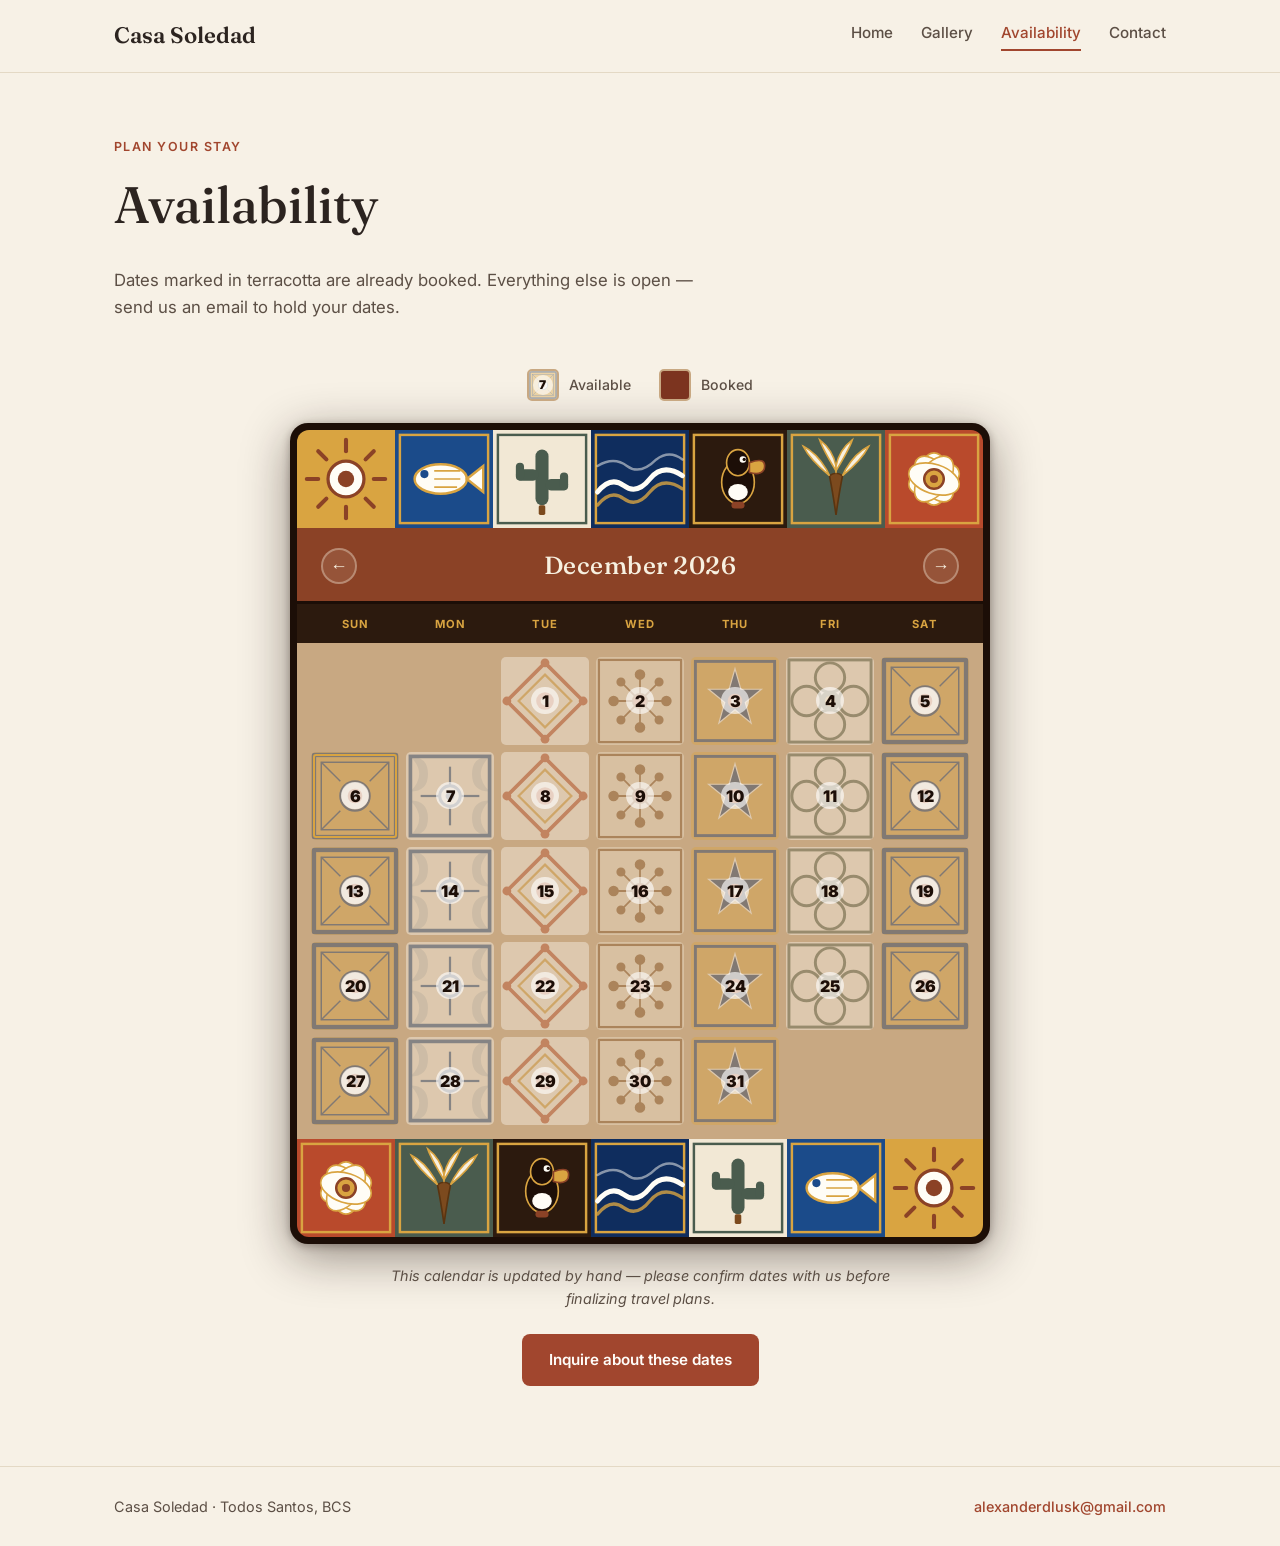
==== commit bc29afb1: "Update availability.html" ====
--- a/availability.html
+++ b/availability.html
@@ -11,7 +11,7 @@
 <style>
 .calendar-wrap { max-width: 700px; margin: 0 auto; }
 
-/* Outer frame — dark espresso wood */
+/* Outer frame */
 .calendar-frame {
   background: #1C0E07;
   border-radius: 18px;
@@ -19,23 +19,18 @@
   box-shadow: 0 12px 48px rgba(28,14,7,0.45), 0 2px 8px rgba(28,14,7,0.3);
 }
 
-/* Decorative tile band wrapping the frame */
+/* Tile bands — always exactly 7 columns */
 .tile-band {
   display: grid;
-  grid-template-columns: repeat(14, 1fr);
-  border-radius: 12px 12px 0 0;
+  grid-template-columns: repeat(7, 1fr);
   overflow: hidden;
 }
-.tile-band-bottom {
-  border-radius: 0 0 12px 12px;
-}
-.tile-band svg { width: 100%; height: auto; display: block; }
+.tile-band-top  { border-radius: 12px 12px 0 0; }
+.tile-band-bot  { border-radius: 0 0 12px 12px; }
+.tile-band svg  { width: 100%; height: auto; display: block; }
 
 /* Inner calendar */
-.calendar-inner {
-  background: #F7F0E0;
-  overflow: hidden;
-}
+.calendar-inner { background: #F7F0E0; overflow: hidden; }
 
 /* Header */
 .cal-header {
@@ -46,22 +41,12 @@
   justify-content: space-between;
   border-bottom: 3px solid #1C0E07;
 }
-
-.month-label {
-  margin: 0;
-  color: #F7F0E0;
-  font-size: 1.55rem;
-  letter-spacing: 0.02em;
-}
-
+.month-label { margin: 0; color: #F7F0E0; font-size: 1.55rem; letter-spacing: 0.02em; }
 .cal-btn {
-  width: 36px; height: 36px;
-  border-radius: 50%;
+  width: 36px; height: 36px; border-radius: 50%;
   border: 2px solid rgba(247,240,224,0.35);
   background: rgba(247,240,224,0.1);
-  font-size: 1.1rem;
-  cursor: pointer;
-  color: #F7F0E0;
+  font-size: 1.1rem; cursor: pointer; color: #F7F0E0;
   transition: background 0.2s, border-color 0.2s, color 0.2s;
   display: flex; align-items: center; justify-content: center;
 }
@@ -69,114 +54,93 @@
 
 /* Day names */
 .cal-daynames {
-  display: grid;
-  grid-template-columns: repeat(7, 1fr);
-  background: #2C1A0E;
-  padding: 12px 14px 9px;
-  gap: 6px;
+  display: grid; grid-template-columns: repeat(7, 1fr);
+  background: #2C1A0E; padding: 12px 14px 9px; gap: 6px;
 }
 .cal-dayname-cell {
-  text-align: center;
-  font-size: 0.7rem;
-  font-weight: 700;
-  text-transform: uppercase;
-  letter-spacing: 0.1em;
-  color: #D9A441;
-}
-
-/* Grid */
+  text-align: center; font-size: 0.7rem; font-weight: 700;
+  text-transform: uppercase; letter-spacing: 0.1em; color: #D9A441;
+}
+
+/* Grid — grout-coloured background */
 .cal-body {
-  display: grid;
-  grid-template-columns: repeat(7, 1fr);
-  gap: 7px;
-  padding: 14px;
-  background: #C8A882;  /* grout color */
-}
-
-/* All tiles share base */
+  display: grid; grid-template-columns: repeat(7, 1fr);
+  gap: 7px; padding: 14px; background: #C8A882;
+}
+
+/* Tiles */
 .cal-tile {
-  aspect-ratio: 1;
-  border-radius: 5px;
-  display: flex;
-  align-items: center;
-  justify-content: center;
-  font-size: 0.92rem;
-  font-weight: 700;
-  position: relative;
-  overflow: hidden;
+  aspect-ratio: 1; border-radius: 5px;
+  display: flex; align-items: center; justify-content: center;
+  font-size: 0.92rem; font-weight: 700;
+  position: relative; overflow: hidden;
   font-family: "Inter", sans-serif;
 }
-
 .cal-tile-blank { background: #C8A882; border-radius: 0; }
 
-/* Number label sits above SVG */
-.cal-tile span.day-num {
-  position: relative;
-  z-index: 2;
-  text-shadow: 0 1px 2px rgba(255,255,255,0.5);
-}
-
+/* SVG art sits at reduced opacity */
 .cal-tile svg.tile-art {
-  position: absolute;
-  inset: 0;
-  width: 100%;
-  height: 100%;
-}
-
-/* Open tiles — various talavera patterns, assigned by day-of-week mod */
-.cal-tile-open { cursor: default; }
-
-/* Booked — bold cross-hatch terracotta, number struck */
-.cal-tile-booked {
-  background: #7C341F;
-}
-.cal-tile-booked span.day-num {
-  color: rgba(247,240,224,0.55);
+  position: absolute; inset: 0; width: 100%; height: 100%;
+  opacity: 0.38;
+}
+
+/* Number halo + label */
+.day-num {
+  position: relative; z-index: 2;
+  font-size: 1rem; font-weight: 900;
+  color: #1C0E07;
+  background: rgba(255,255,255,0.62);
+  border-radius: 50%;
+  width: 1.7em; height: 1.7em;
+  display: flex; align-items: center; justify-content: center;
+  line-height: 1;
+}
+
+/* Booked */
+.cal-tile-booked { cursor: default; }
+.cal-tile-booked svg.tile-art { opacity: 0.55; }
+.cal-tile-booked .day-num {
+  color: rgba(247,240,224,0.7);
+  background: rgba(0,0,0,0.25);
   text-decoration: line-through;
-  text-decoration-color: rgba(247,240,224,0.4);
-  text-shadow: none;
+  text-decoration-color: rgba(247,240,224,0.5);
 }
 
 /* Today ring */
 .cal-tile-today::after {
-  content: "";
-  position: absolute;
-  inset: 2px;
-  border-radius: 3px;
-  border: 2px solid #D9A441;
-  z-index: 3;
-  pointer-events: none;
+  content: ""; position: absolute; inset: 2px; border-radius: 3px;
+  border: 2.5px solid #D9A441; z-index: 3; pointer-events: none;
 }
 
 /* Legend */
 .calendar-legend {
-  display: flex;
-  gap: 28px;
-  justify-content: center;
-  margin-bottom: 22px;
-  flex-wrap: wrap;
+  display: flex; gap: 28px; justify-content: center;
+  margin-bottom: 22px; flex-wrap: wrap;
 }
 .legend-item {
-  display: flex;
-  align-items: center;
-  gap: 10px;
-  font-size: 0.88rem;
-  color: #5C4F45;
-  font-weight: 500;
+  display: flex; align-items: center; gap: 10px;
+  font-size: 0.88rem; color: #5C4F45; font-weight: 500;
 }
 .legend-swatch {
-  width: 32px; height: 32px;
-  border-radius: 5px;
-  flex-shrink: 0;
-  border: 2px solid #C8A882;
-  overflow: hidden;
-  position: relative;
+  width: 32px; height: 32px; border-radius: 5px;
+  flex-shrink: 0; border: 2px solid #C8A882;
+  overflow: hidden; position: relative;
+}
+.legend-swatch svg { width: 100%; height: 100%; opacity: 0.38; }
+.legend-swatch .day-num {
+  position: absolute; inset: 0; display: flex;
+  align-items: center; justify-content: center;
+  font-size: 0.75rem; font-weight: 900; color: #1C0E07;
+  background: rgba(255,255,255,0.62);
+  border-radius: 50%; width: 1.7em; height: 1.7em;
+  margin: auto;
 }
 
 @media (max-width: 600px) {
   .cal-body { gap: 4px; padding: 8px; }
   .cal-tile { font-size: 0.78rem; }
-  .tile-band { grid-template-columns: repeat(7, 1fr); }
+  .day-num  { font-size: 0.82rem; width: 1.6em; height: 1.6em; }
+  .cal-daynames { padding: 10px 8px 7px; gap: 3px; }
 }
 </style>
 </head>
@@ -201,8 +165,8 @@
 </section>
 
 <section class="calendar-section wrap">
-
   <div class="calendar-wrap">
+
     <div class="calendar-legend">
       <span class="legend-item">
         <span class="legend-swatch" id="legendOpen"></span>Available
@@ -213,8 +177,24 @@
     </div>
 
     <div class="calendar-frame">
-      <!-- Top decorative tile band -->
-      <div class="tile-band" id="tileBandTop" aria-hidden="true"></div>
+
+      <!-- Top band: 7 Baja folk-icon tiles -->
+      <div class="tile-band tile-band-top" id="tileBandTop" aria-hidden="true">
+        <!-- 1. Sun -->
+        <svg viewBox="0 0 60 60" xmlns="http://www.w3.org/2000/svg"><rect width="60" height="60" fill="#D9A441"/><circle cx="30" cy="30" r="11" fill="#FFFDF6" stroke="#8B4226" stroke-width="2"/><circle cx="30" cy="30" r="5" fill="#8B4226"/><g stroke="#8B4226" stroke-width="2.5" stroke-linecap="round"><line x1="30" y1="6" x2="30" y2="13"/><line x1="30" y1="47" x2="30" y2="54"/><line x1="6" y1="30" x2="13" y2="30"/><line x1="47" y1="30" x2="54" y2="30"/><line x1="13" y1="13" x2="18" y2="18"/><line x1="42" y1="42" x2="47" y2="47"/><line x1="47" y1="13" x2="42" y2="18"/><line x1="13" y1="47" x2="18" y2="42"/></g></svg>
+        <!-- 2. Fish (from the decorative plates in the house) -->
+        <svg viewBox="0 0 60 60" xmlns="http://www.w3.org/2000/svg"><rect width="60" height="60" fill="#1B4B8A"/><rect x="3" y="3" width="54" height="54" fill="none" stroke="#D9A441" stroke-width="1.5"/><ellipse cx="28" cy="30" rx="16" ry="9" fill="#FFFDF6" stroke="#D9A441" stroke-width="1.5"/><polygon points="44,30 54,22 54,38" fill="#FFFDF6" stroke="#D9A441" stroke-width="1.5"/><circle cx="18" cy="27" r="2.5" fill="#1B4B8A"/><line x1="24" y1="25" x2="40" y2="25" stroke="#D9A441" stroke-width="1"/><line x1="24" y1="30" x2="40" y2="30" stroke="#D9A441" stroke-width="1"/><line x1="24" y1="35" x2="38" y2="35" stroke="#D9A441" stroke-width="1"/></svg>
+        <!-- 3. Cactus (from the botanical prints in the house) -->
+        <svg viewBox="0 0 60 60" xmlns="http://www.w3.org/2000/svg"><rect width="60" height="60" fill="#F2E8D5"/><rect x="3" y="3" width="54" height="54" fill="none" stroke="#4A5C4E" stroke-width="1.5"/><rect x="26" y="12" width="8" height="34" rx="4" fill="#4A5C4E"/><rect x="14" y="24" width="14" height="7" rx="3.5" fill="#4A5C4E"/><rect x="32" y="30" width="14" height="7" rx="3.5" fill="#4A5C4E"/><rect x="14" y="20" width="5" height="11" rx="2.5" fill="#4A5C4E"/><rect x="41" y="26" width="5" height="11" rx="2.5" fill="#4A5C4E"/><rect x="28" y="46" width="4" height="6" rx="1" fill="#7C4A1E"/></svg>
+        <!-- 4. Wave (Pacific ocean) -->
+        <svg viewBox="0 0 60 60" xmlns="http://www.w3.org/2000/svg"><rect width="60" height="60" fill="#0F2D5E"/><rect x="3" y="3" width="54" height="54" fill="none" stroke="#D9A441" stroke-width="1.5"/><path d="M4,38 Q12,28 20,34 Q28,40 36,30 Q44,20 56,28" fill="none" stroke="#FFFDF6" stroke-width="3" stroke-linecap="round"/><path d="M4,46 Q12,36 20,42 Q28,48 36,38 Q44,28 56,36" fill="none" stroke="#D9A441" stroke-width="2" stroke-linecap="round" opacity="0.8"/><path d="M4,22 Q14,16 22,22 Q30,28 40,18 Q48,12 56,18" fill="none" stroke="#FFFDF6" stroke-width="1.5" stroke-linecap="round" opacity="0.5"/></svg>
+        <!-- 5. Toucan (from the decorative plates visible in kitchen photos) -->
+        <svg viewBox="0 0 60 60" xmlns="http://www.w3.org/2000/svg"><rect width="60" height="60" fill="#2C1A0E"/><rect x="3" y="3" width="54" height="54" fill="none" stroke="#D9A441" stroke-width="1.5"/><ellipse cx="30" cy="32" rx="10" ry="13" fill="#1C0E07" stroke="#D9A441" stroke-width="1"/><ellipse cx="30" cy="20" rx="7" ry="8" fill="#1C0E07" stroke="#D9A441" stroke-width="1"/><path d="M37,20 Q48,16 46,24 Q44,28 37,26Z" fill="#D9A441" stroke="#8B4226" stroke-width="1"/><circle cx="33" cy="18" r="2" fill="#FFFDF6"/><circle cx="33.8" cy="18" r="1" fill="#1C0E07"/><ellipse cx="30" cy="38" rx="6" ry="5" fill="#FFFDF6"/><rect x="26" y="44" width="8" height="4" rx="2" fill="#8B4226"/></svg>
+        <!-- 6. Palm tree -->
+        <svg viewBox="0 0 60 60" xmlns="http://www.w3.org/2000/svg"><rect width="60" height="60" fill="#4A5C4E"/><rect x="3" y="3" width="54" height="54" fill="none" stroke="#D9A441" stroke-width="1.5"/><path d="M30,52 Q28,38 26,28 Q30,25 34,28 Q32,38 30,52Z" fill="#7C4A1E" stroke="#5A3410" stroke-width="1"/><path d="M26,28 Q14,18 10,10 Q18,14 24,24Z" fill="#F7F0E0" stroke="#D9A441" stroke-width="1"/><path d="M34,28 Q46,18 50,10 Q42,14 36,24Z" fill="#F7F0E0" stroke="#D9A441" stroke-width="1"/><path d="M30,25 Q22,12 20,6 Q28,12 30,22Z" fill="#F7F0E0" stroke="#D9A441" stroke-width="1"/><path d="M30,25 Q38,12 40,6 Q32,12 30,22Z" fill="#F7F0E0" stroke="#D9A441" stroke-width="1"/></svg>
+        <!-- 7. Hibiscus flower (seen in many photos) -->
+        <svg viewBox="0 0 60 60" xmlns="http://www.w3.org/2000/svg"><rect width="60" height="60" fill="#B94A2C"/><rect x="3" y="3" width="54" height="54" fill="none" stroke="#D9A441" stroke-width="1.5"/><g transform="translate(30,30)"><ellipse rx="9" ry="16" fill="#FFFDF6" stroke="#D9A441" stroke-width="1" transform="rotate(0)"/><ellipse rx="9" ry="16" fill="#FFFDF6" stroke="#D9A441" stroke-width="1" transform="rotate(72)"/><ellipse rx="9" ry="16" fill="#FFFDF6" stroke="#D9A441" stroke-width="1" transform="rotate(144)"/><ellipse rx="9" ry="16" fill="#FFFDF6" stroke="#D9A441" stroke-width="1" transform="rotate(216)"/><ellipse rx="9" ry="16" fill="#FFFDF6" stroke="#D9A441" stroke-width="1" transform="rotate(288)"/><circle r="6" fill="#D9A441" stroke="#8B4226" stroke-width="1.5"/><circle r="2.5" fill="#8B4226"/></g></svg>
+      </div>
 
       <div class="calendar-inner">
         <div class="cal-header">
@@ -226,10 +206,19 @@
         <div class="cal-body" id="calendarGrid" role="grid" aria-label="Booking calendar"></div>
       </div>
 
-      <!-- Bottom decorative tile band -->
-      <div class="tile-band tile-band-bottom" id="tileBandBottom" aria-hidden="true"></div>
-    </div>
-  </div>
+      <!-- Bottom band: same 7 icons, reversed order for symmetry -->
+      <div class="tile-band tile-band-bot" id="tileBandBot" aria-hidden="true">
+        <svg viewBox="0 0 60 60" xmlns="http://www.w3.org/2000/svg"><rect width="60" height="60" fill="#B94A2C"/><rect x="3" y="3" width="54" height="54" fill="none" stroke="#D9A441" stroke-width="1.5"/><g transform="translate(30,30)"><ellipse rx="9" ry="16" fill="#FFFDF6" stroke="#D9A441" stroke-width="1" transform="rotate(0)"/><ellipse rx="9" ry="16" fill="#FFFDF6" stroke="#D9A441" stroke-width="1" transform="rotate(72)"/><ellipse rx="9" ry="16" fill="#FFFDF6" stroke="#D9A441" stroke-width="1" transform="rotate(144)"/><ellipse rx="9" ry="16" fill="#FFFDF6" stroke="#D9A441" stroke-width="1" transform="rotate(216)"/><ellipse rx="9" ry="16" fill="#FFFDF6" stroke="#D9A441" stroke-width="1" transform="rotate(288)"/><circle r="6" fill="#D9A441" stroke="#8B4226" stroke-width="1.5"/><circle r="2.5" fill="#8B4226"/></g></svg>
+        <svg viewBox="0 0 60 60" xmlns="http://www.w3.org/2000/svg"><rect width="60" height="60" fill="#4A5C4E"/><rect x="3" y="3" width="54" height="54" fill="none" stroke="#D9A441" stroke-width="1.5"/><path d="M30,52 Q28,38 26,28 Q30,25 34,28 Q32,38 30,52Z" fill="#7C4A1E" stroke="#5A3410" stroke-width="1"/><path d="M26,28 Q14,18 10,10 Q18,14 24,24Z" fill="#F7F0E0" stroke="#D9A441" stroke-width="1"/><path d="M34,28 Q46,18 50,10 Q42,14 36,24Z" fill="#F7F0E0" stroke="#D9A441" stroke-width="1"/><path d="M30,25 Q22,12 20,6 Q28,12 30,22Z" fill="#F7F0E0" stroke="#D9A441" stroke-width="1"/><path d="M30,25 Q38,12 40,6 Q32,12 30,22Z" fill="#F7F0E0" stroke="#D9A441" stroke-width="1"/></svg>
+        <svg viewBox="0 0 60 60" xmlns="http://www.w3.org/2000/svg"><rect width="60" height="60" fill="#2C1A0E"/><rect x="3" y="3" width="54" height="54" fill="none" stroke="#D9A441" stroke-width="1.5"/><ellipse cx="30" cy="32" rx="10" ry="13" fill="#1C0E07" stroke="#D9A441" stroke-width="1"/><ellipse cx="30" cy="20" rx="7" ry="8" fill="#1C0E07" stroke="#D9A441" stroke-width="1"/><path d="M37,20 Q48,16 46,24 Q44,28 37,26Z" fill="#D9A441" stroke="#8B4226" stroke-width="1"/><circle cx="33" cy="18" r="2" fill="#FFFDF6"/><circle cx="33.8" cy="18" r="1" fill="#1C0E07"/><ellipse cx="30" cy="38" rx="6" ry="5" fill="#FFFDF6"/><rect x="26" y="44" width="8" height="4" rx="2" fill="#8B4226"/></svg>
+        <svg viewBox="0 0 60 60" xmlns="http://www.w3.org/2000/svg"><rect width="60" height="60" fill="#0F2D5E"/><rect x="3" y="3" width="54" height="54" fill="none" stroke="#D9A441" stroke-width="1.5"/><path d="M4,38 Q12,28 20,34 Q28,40 36,30 Q44,20 56,28" fill="none" stroke="#FFFDF6" stroke-width="3" stroke-linecap="round"/><path d="M4,46 Q12,36 20,42 Q28,48 36,38 Q44,28 56,36" fill="none" stroke="#D9A441" stroke-width="2" stroke-linecap="round" opacity="0.8"/><path d="M4,22 Q14,16 22,22 Q30,28 40,18 Q48,12 56,18" fill="none" stroke="#FFFDF6" stroke-width="1.5" stroke-linecap="round" opacity="0.5"/></svg>
+        <svg viewBox="0 0 60 60" xmlns="http://www.w3.org/2000/svg"><rect width="60" height="60" fill="#F2E8D5"/><rect x="3" y="3" width="54" height="54" fill="none" stroke="#4A5C4E" stroke-width="1.5"/><rect x="26" y="12" width="8" height="34" rx="4" fill="#4A5C4E"/><rect x="14" y="24" width="14" height="7" rx="3.5" fill="#4A5C4E"/><rect x="32" y="30" width="14" height="7" rx="3.5" fill="#4A5C4E"/><rect x="14" y="20" width="5" height="11" rx="2.5" fill="#4A5C4E"/><rect x="41" y="26" width="5" height="11" rx="2.5" fill="#4A5C4E"/><rect x="28" y="46" width="4" height="6" rx="1" fill="#7C4A1E"/></svg>
+        <svg viewBox="0 0 60 60" xmlns="http://www.w3.org/2000/svg"><rect width="60" height="60" fill="#1B4B8A"/><rect x="3" y="3" width="54" height="54" fill="none" stroke="#D9A441" stroke-width="1.5"/><ellipse cx="28" cy="30" rx="16" ry="9" fill="#FFFDF6" stroke="#D9A441" stroke-width="1.5"/><polygon points="44,30 54,22 54,38" fill="#FFFDF6" stroke="#D9A441" stroke-width="1.5"/><circle cx="18" cy="27" r="2.5" fill="#1B4B8A"/><line x1="24" y1="25" x2="40" y2="25" stroke="#D9A441" stroke-width="1"/><line x1="24" y1="30" x2="40" y2="30" stroke="#D9A441" stroke-width="1"/><line x1="24" y1="35" x2="38" y2="35" stroke="#D9A441" stroke-width="1"/></svg>
+        <svg viewBox="0 0 60 60" xmlns="http://www.w3.org/2000/svg"><rect width="60" height="60" fill="#D9A441"/><circle cx="30" cy="30" r="11" fill="#FFFDF6" stroke="#8B4226" stroke-width="2"/><circle cx="30" cy="30" r="5" fill="#8B4226"/><g stroke="#8B4226" stroke-width="2.5" stroke-linecap="round"><line x1="30" y1="6" x2="30" y2="13"/><line x1="30" y1="47" x2="30" y2="54"/><line x1="6" y1="30" x2="13" y2="30"/><line x1="47" y1="30" x2="54" y2="30"/><line x1="13" y1="13" x2="18" y2="18"/><line x1="42" y1="42" x2="47" y2="47"/><line x1="47" y1="13" x2="42" y2="18"/><line x1="13" y1="47" x2="18" y2="42"/></g></svg>
+      </div>
+
+    </div><!-- /calendar-frame -->
+  </div><!-- /calendar-wrap -->
 
   <p class="calendar-note" style="text-align:center;max-width:500px;margin:20px auto 0;">
     This calendar is updated by hand — please confirm dates with us before finalizing travel plans.
@@ -248,146 +237,23 @@
 
 <script>
 // ── Booked date ranges ──────────────────────────────────────────────
-// Format: ["YYYY-MM-DD", "YYYY-MM-DD"] (start, end inclusive)
 const bookedRanges = [
   // ["2026-08-01", "2026-08-10"],
 ];
 
-// ── SVG tile patterns ────────────────────────────────────────────────
-// Six distinct talavera-inspired patterns drawn from the house photos
+// ── Calendar tile patterns (geometric — different from band icons) ───
 const TILES = {
-  // 1. Ochre field with navy border & central rose — kitchen backsplash field tile
-  field: (num, textCol) => `
-    <svg class="tile-art" viewBox="0 0 60 60" xmlns="http://www.w3.org/2000/svg">
-      <rect width="60" height="60" fill="#D9A441"/>
-      <rect x="2" y="2" width="56" height="56" fill="none" stroke="#0F2D5E" stroke-width="3"/>
-      <rect x="7" y="7" width="46" height="46" fill="none" stroke="#0F2D5E" stroke-width="1"/>
-      <circle cx="30" cy="30" r="10" fill="#FFFDF6" stroke="#0F2D5E" stroke-width="1.5"/>
-      <circle cx="30" cy="30" r="5" fill="#B94A2C"/>
-      <circle cx="30" cy="30" r="2" fill="#0F2D5E"/>
-      <line x1="7" y1="7" x2="20" y2="20" stroke="#0F2D5E" stroke-width="1"/>
-      <line x1="53" y1="7" x2="40" y2="20" stroke="#0F2D5E" stroke-width="1"/>
-      <line x1="7" y1="53" x2="20" y2="40" stroke="#0F2D5E" stroke-width="1"/>
-      <line x1="53" y1="53" x2="40" y2="40" stroke="#0F2D5E" stroke-width="1"/>
-    </svg>`,
-
-  // 2. White with cobalt scroll border — bathroom vanity style
-  scroll: (num, textCol) => `
-    <svg class="tile-art" viewBox="0 0 60 60" xmlns="http://www.w3.org/2000/svg">
-      <rect width="60" height="60" fill="#FFFDF6"/>
-      <rect x="3" y="3" width="54" height="54" fill="none" stroke="#1B4B8A" stroke-width="2.5"/>
-      <path d="M3,3 Q15,15 3,27 Q15,27 15,15 Q15,3 3,3Z" fill="#1B4B8A" opacity="0.18"/>
-      <path d="M57,3 Q45,15 57,27 Q45,27 45,15 Q45,3 57,3Z" fill="#1B4B8A" opacity="0.18"/>
-      <path d="M3,57 Q15,45 3,33 Q15,33 15,45 Q15,57 3,57Z" fill="#1B4B8A" opacity="0.18"/>
-      <path d="M57,57 Q45,45 57,33 Q45,33 45,45 Q45,57 57,57Z" fill="#1B4B8A" opacity="0.18"/>
-      <circle cx="30" cy="30" r="7" fill="none" stroke="#1B4B8A" stroke-width="2"/>
-      <circle cx="30" cy="30" r="3" fill="#1B4B8A"/>
-      <line x1="23" y1="30" x2="10" y2="30" stroke="#1B4B8A" stroke-width="1.5"/>
-      <line x1="37" y1="30" x2="50" y2="30" stroke="#1B4B8A" stroke-width="1.5"/>
-      <line x1="30" y1="23" x2="30" y2="10" stroke="#1B4B8A" stroke-width="1.5"/>
-      <line x1="30" y1="37" x2="30" y2="50" stroke="#1B4B8A" stroke-width="1.5"/>
-    </svg>`,
-
-  // 3. Diamond-in-square — the white accent diamond tile from kitchen intersections
-  diamond: (num, textCol) => `
-    <svg class="tile-art" viewBox="0 0 60 60" xmlns="http://www.w3.org/2000/svg">
-      <rect width="60" height="60" fill="#FFFDF6"/>
-      <polygon points="30,4 56,30 30,56 4,30" fill="none" stroke="#B94A2C" stroke-width="2.5"/>
-      <polygon points="30,12 48,30 30,48 12,30" fill="none" stroke="#D9A441" stroke-width="1.5"/>
-      <circle cx="30" cy="30" r="6" fill="#B94A2C"/>
-      <circle cx="30" cy="30" r="3" fill="#FFFDF6"/>
-      <circle cx="4" cy="30" r="3" fill="#B94A2C"/>
-      <circle cx="56" cy="30" r="3" fill="#B94A2C"/>
-      <circle cx="30" cy="4" r="3" fill="#B94A2C"/>
-      <circle cx="30" cy="56" r="3" fill="#B94A2C"/>
-    </svg>`,
-
-  // 4. Powder-room floral repeat — brown snowflake on cream
-  floral: (num, textCol) => `
-    <svg class="tile-art" viewBox="0 0 60 60" xmlns="http://www.w3.org/2000/svg">
-      <rect width="60" height="60" fill="#F2E8D5"/>
-      <rect x="2" y="2" width="56" height="56" fill="none" stroke="#7C4A1E" stroke-width="1.5"/>
-      <g transform="translate(30,30)" stroke="#7C4A1E" stroke-width="1.2" fill="none">
-        <line x1="0" y1="-18" x2="0" y2="18"/>
-        <line x1="-18" y1="0" x2="18" y2="0"/>
-        <line x1="-13" y1="-13" x2="13" y2="13"/>
-        <line x1="13" y1="-13" x2="-13" y2="13"/>
-        <circle cx="0" cy="-18" r="3" fill="#7C4A1E"/>
-        <circle cx="0" cy="18" r="3" fill="#7C4A1E"/>
-        <circle cx="-18" cy="0" r="3" fill="#7C4A1E"/>
-        <circle cx="18" cy="0" r="3" fill="#7C4A1E"/>
-        <circle cx="-13" cy="-13" r="2.5" fill="#7C4A1E"/>
-        <circle cx="13" cy="-13" r="2.5" fill="#7C4A1E"/>
-        <circle cx="-13" cy="13" r="2.5" fill="#7C4A1E"/>
-        <circle cx="13" cy="13" r="2.5" fill="#7C4A1E"/>
-        <circle cx="0" cy="0" r="5" fill="#B94A2C" stroke="#7C4A1E" stroke-width="1"/>
-      </g>
-    </svg>`,
-
-  // 5. Navy star on ochre — staircase folk tile
-  star: (num, textCol) => `
-    <svg class="tile-art" viewBox="0 0 60 60" xmlns="http://www.w3.org/2000/svg">
-      <rect width="60" height="60" fill="#D9A441"/>
-      <rect x="3" y="3" width="54" height="54" fill="none" stroke="#0F2D5E" stroke-width="2"/>
-      <polygon points="30,8 34,22 48,22 37,31 41,45 30,36 19,45 23,31 12,22 26,22"
-               fill="#0F2D5E" stroke="#FFFDF6" stroke-width="0.8"/>
-      <circle cx="30" cy="30" r="5" fill="#B94A2C"/>
-      <circle cx="30" cy="30" r="2.5" fill="#FFFDF6"/>
-    </svg>`,
-
-  // 6. Sage green quatrefoil — cool counterpoint, drawn from plant/garden tones
-  quatrefoil: (num, textCol) => `
-    <svg class="tile-art" viewBox="0 0 60 60" xmlns="http://www.w3.org/2000/svg">
-      <rect width="60" height="60" fill="#FFFDF6"/>
-      <rect x="2" y="2" width="56" height="56" fill="none" stroke="#4A5C4E" stroke-width="2"/>
-      <circle cx="30" cy="14" r="10" fill="none" stroke="#4A5C4E" stroke-width="2"/>
-      <circle cx="30" cy="46" r="10" fill="none" stroke="#4A5C4E" stroke-width="2"/>
-      <circle cx="14" cy="30" r="10" fill="none" stroke="#4A5C4E" stroke-width="2"/>
-      <circle cx="46" cy="30" r="10" fill="none" stroke="#4A5C4E" stroke-width="2"/>
-      <circle cx="30" cy="30" r="7" fill="#4A5C4E"/>
-      <circle cx="30" cy="30" r="3.5" fill="#D9A441"/>
-    </svg>`,
-
-  // Booked tile — bold terracotta cross pattern
-  booked: () => `
-    <svg class="tile-art" viewBox="0 0 60 60" xmlns="http://www.w3.org/2000/svg">
-      <rect width="60" height="60" fill="#7C341F"/>
-      <rect x="2" y="2" width="56" height="56" fill="none" stroke="#5A2410" stroke-width="2"/>
-      <line x1="8" y1="8" x2="52" y2="52" stroke="#5A2410" stroke-width="2.5" opacity="0.6"/>
-      <line x1="52" y1="8" x2="8" y2="52" stroke="#5A2410" stroke-width="2.5" opacity="0.6"/>
-      <circle cx="30" cy="30" r="8" fill="#5A2410" opacity="0.5"/>
-    </svg>`,
+  field: () => `<svg class="tile-art" viewBox="0 0 60 60" xmlns="http://www.w3.org/2000/svg"><rect width="60" height="60" fill="#D9A441"/><rect x="2" y="2" width="56" height="56" fill="none" stroke="#0F2D5E" stroke-width="3"/><rect x="7" y="7" width="46" height="46" fill="none" stroke="#0F2D5E" stroke-width="1"/><circle cx="30" cy="30" r="10" fill="#FFFDF6" stroke="#0F2D5E" stroke-width="1.5"/><circle cx="30" cy="30" r="5" fill="#B94A2C"/><circle cx="30" cy="30" r="2" fill="#0F2D5E"/><line x1="7" y1="7" x2="20" y2="20" stroke="#0F2D5E" stroke-width="1"/><line x1="53" y1="7" x2="40" y2="20" stroke="#0F2D5E" stroke-width="1"/><line x1="7" y1="53" x2="20" y2="40" stroke="#0F2D5E" stroke-width="1"/><line x1="53" y1="53" x2="40" y2="40" stroke="#0F2D5E" stroke-width="1"/></svg>`,
+  scroll: () => `<svg class="tile-art" viewBox="0 0 60 60" xmlns="http://www.w3.org/2000/svg"><rect width="60" height="60" fill="#FFFDF6"/><rect x="3" y="3" width="54" height="54" fill="none" stroke="#1B4B8A" stroke-width="2.5"/><path d="M3,3 Q15,15 3,27 Q15,27 15,15 Q15,3 3,3Z" fill="#1B4B8A" opacity="0.18"/><path d="M57,3 Q45,15 57,27 Q45,27 45,15 Q45,3 57,3Z" fill="#1B4B8A" opacity="0.18"/><path d="M3,57 Q15,45 3,33 Q15,33 15,45 Q15,57 3,57Z" fill="#1B4B8A" opacity="0.18"/><path d="M57,57 Q45,45 57,33 Q45,33 45,45 Q45,57 57,57Z" fill="#1B4B8A" opacity="0.18"/><circle cx="30" cy="30" r="7" fill="none" stroke="#1B4B8A" stroke-width="2"/><circle cx="30" cy="30" r="3" fill="#1B4B8A"/><line x1="23" y1="30" x2="10" y2="30" stroke="#1B4B8A" stroke-width="1.5"/><line x1="37" y1="30" x2="50" y2="30" stroke="#1B4B8A" stroke-width="1.5"/><line x1="30" y1="23" x2="30" y2="10" stroke="#1B4B8A" stroke-width="1.5"/><line x1="30" y1="37" x2="30" y2="50" stroke="#1B4B8A" stroke-width="1.5"/></svg>`,
+  diamond: () => `<svg class="tile-art" viewBox="0 0 60 60" xmlns="http://www.w3.org/2000/svg"><rect width="60" height="60" fill="#FFFDF6"/><polygon points="30,4 56,30 30,56 4,30" fill="none" stroke="#B94A2C" stroke-width="2.5"/><polygon points="30,12 48,30 30,48 12,30" fill="none" stroke="#D9A441" stroke-width="1.5"/><circle cx="30" cy="30" r="6" fill="#B94A2C"/><circle cx="30" cy="30" r="3" fill="#FFFDF6"/><circle cx="4" cy="30" r="3" fill="#B94A2C"/><circle cx="56" cy="30" r="3" fill="#B94A2C"/><circle cx="30" cy="4" r="3" fill="#B94A2C"/><circle cx="30" cy="56" r="3" fill="#B94A2C"/></svg>`,
+  floral: () => `<svg class="tile-art" viewBox="0 0 60 60" xmlns="http://www.w3.org/2000/svg"><rect width="60" height="60" fill="#F2E8D5"/><rect x="2" y="2" width="56" height="56" fill="none" stroke="#7C4A1E" stroke-width="1.5"/><g transform="translate(30,30)" stroke="#7C4A1E" stroke-width="1.2" fill="none"><line x1="0" y1="-18" x2="0" y2="18"/><line x1="-18" y1="0" x2="18" y2="0"/><line x1="-13" y1="-13" x2="13" y2="13"/><line x1="13" y1="-13" x2="-13" y2="13"/><circle cx="0" cy="-18" r="3" fill="#7C4A1E"/><circle cx="0" cy="18" r="3" fill="#7C4A1E"/><circle cx="-18" cy="0" r="3" fill="#7C4A1E"/><circle cx="18" cy="0" r="3" fill="#7C4A1E"/><circle cx="-13" cy="-13" r="2.5" fill="#7C4A1E"/><circle cx="13" cy="-13" r="2.5" fill="#7C4A1E"/><circle cx="-13" cy="13" r="2.5" fill="#7C4A1E"/><circle cx="13" cy="13" r="2.5" fill="#7C4A1E"/><circle cx="0" cy="0" r="5" fill="#B94A2C" stroke="#7C4A1E" stroke-width="1"/></g></svg>`,
+  star: () => `<svg class="tile-art" viewBox="0 0 60 60" xmlns="http://www.w3.org/2000/svg"><rect width="60" height="60" fill="#D9A441"/><rect x="3" y="3" width="54" height="54" fill="none" stroke="#0F2D5E" stroke-width="2"/><polygon points="30,8 34,22 48,22 37,31 41,45 30,36 19,45 23,31 12,22 26,22" fill="#0F2D5E" stroke="#FFFDF6" stroke-width="0.8"/><circle cx="30" cy="30" r="5" fill="#B94A2C"/><circle cx="30" cy="30" r="2.5" fill="#FFFDF6"/></svg>`,
+  quatrefoil: () => `<svg class="tile-art" viewBox="0 0 60 60" xmlns="http://www.w3.org/2000/svg"><rect width="60" height="60" fill="#FFFDF6"/><rect x="2" y="2" width="56" height="56" fill="none" stroke="#4A5C4E" stroke-width="2"/><circle cx="30" cy="14" r="10" fill="none" stroke="#4A5C4E" stroke-width="2"/><circle cx="30" cy="46" r="10" fill="none" stroke="#4A5C4E" stroke-width="2"/><circle cx="14" cy="30" r="10" fill="none" stroke="#4A5C4E" stroke-width="2"/><circle cx="46" cy="30" r="10" fill="none" stroke="#4A5C4E" stroke-width="2"/><circle cx="30" cy="30" r="7" fill="#4A5C4E"/><circle cx="30" cy="30" r="3.5" fill="#D9A441"/></svg>`,
+  booked: () => `<svg class="tile-art" viewBox="0 0 60 60" xmlns="http://www.w3.org/2000/svg"><rect width="60" height="60" fill="#7C341F"/><rect x="2" y="2" width="56" height="56" fill="none" stroke="#5A2410" stroke-width="2"/><line x1="8" y1="8" x2="52" y2="52" stroke="#5A2410" stroke-width="2.5" opacity="0.6"/><line x1="52" y1="8" x2="8" y2="52" stroke="#5A2410" stroke-width="2.5" opacity="0.6"/><circle cx="30" cy="30" r="8" fill="#5A2410" opacity="0.5"/></svg>`,
 };
 
-// Band tile — alternating patterns for the decorative strips
-const BAND_TILES = [
-  // ochre field
-  `<svg viewBox="0 0 60 60" xmlns="http://www.w3.org/2000/svg"><rect width="60" height="60" fill="#D9A441"/><rect x="3" y="3" width="54" height="54" fill="none" stroke="#0F2D5E" stroke-width="2.5"/><circle cx="30" cy="30" r="9" fill="#FFFDF6" stroke="#0F2D5E" stroke-width="1.5"/><circle cx="30" cy="30" r="4" fill="#B94A2C"/><line x1="3" y1="3" x2="18" y2="18" stroke="#0F2D5E" stroke-width="1"/><line x1="57" y1="3" x2="42" y2="18" stroke="#0F2D5E" stroke-width="1"/><line x1="3" y1="57" x2="18" y2="42" stroke="#0F2D5E" stroke-width="1"/><line x1="57" y1="57" x2="42" y2="42" stroke="#0F2D5E" stroke-width="1"/></svg>`,
-  // navy with ochre star
-  `<svg viewBox="0 0 60 60" xmlns="http://www.w3.org/2000/svg"><rect width="60" height="60" fill="#0F2D5E"/><polygon points="30,8 34,22 48,22 37,31 41,45 30,36 19,45 23,31 12,22 26,22" fill="#D9A441" stroke="#FFFDF6" stroke-width="0.5"/><circle cx="30" cy="30" r="4" fill="#B94A2C"/></svg>`,
-  // cream with brown snowflake
-  `<svg viewBox="0 0 60 60" xmlns="http://www.w3.org/2000/svg"><rect width="60" height="60" fill="#F2E8D5"/><rect x="2" y="2" width="56" height="56" fill="none" stroke="#7C4A1E" stroke-width="1.5"/><g transform="translate(30,30)" stroke="#7C4A1E" stroke-width="1.5" fill="none"><line x1="0" y1="-20" x2="0" y2="20"/><line x1="-20" y1="0" x2="20" y2="0"/><line x1="-14" y1="-14" x2="14" y2="14"/><line x1="14" y1="-14" x2="-14" y2="14"/><circle cx="0" cy="0" r="5" fill="#B94A2C" stroke="#7C4A1E" stroke-width="1"/></g></svg>`,
-  // terracotta diamond
-  `<svg viewBox="0 0 60 60" xmlns="http://www.w3.org/2000/svg"><rect width="60" height="60" fill="#8B4226"/><polygon points="30,5 55,30 30,55 5,30" fill="none" stroke="#D9A441" stroke-width="2.5"/><polygon points="30,15 45,30 30,45 15,30" fill="none" stroke="#FFFDF6" stroke-width="1.5"/><circle cx="30" cy="30" r="5" fill="#D9A441"/></svg>`,
-  // sage quatrefoil
-  `<svg viewBox="0 0 60 60" xmlns="http://www.w3.org/2000/svg"><rect width="60" height="60" fill="#FFFDF6"/><rect x="2" y="2" width="56" height="56" fill="none" stroke="#4A5C4E" stroke-width="2"/><circle cx="30" cy="14" r="10" fill="none" stroke="#4A5C4E" stroke-width="2"/><circle cx="30" cy="46" r="10" fill="none" stroke="#4A5C4E" stroke-width="2"/><circle cx="14" cy="30" r="10" fill="none" stroke="#4A5C4E" stroke-width="2"/><circle cx="46" cy="30" r="10" fill="none" stroke="#4A5C4E" stroke-width="2"/><circle cx="30" cy="30" r="6" fill="#4A5C4E"/><circle cx="30" cy="30" r="3" fill="#D9A441"/></svg>`,
-  // cobalt scroll
-  `<svg viewBox="0 0 60 60" xmlns="http://www.w3.org/2000/svg"><rect width="60" height="60" fill="#1B4B8A"/><rect x="4" y="4" width="52" height="52" fill="none" stroke="#D9A441" stroke-width="2"/><circle cx="30" cy="30" r="12" fill="none" stroke="#FFFDF6" stroke-width="2"/><circle cx="30" cy="30" r="5" fill="#D9A441"/><line x1="18" y1="30" x2="8" y2="30" stroke="#D9A441" stroke-width="1.5"/><line x1="42" y1="30" x2="52" y2="30" stroke="#D9A441" stroke-width="1.5"/><line x1="30" y1="18" x2="30" y2="8" stroke="#D9A441" stroke-width="1.5"/><line x1="30" y1="42" x2="30" y2="52" stroke="#D9A441" stroke-width="1.5"/></svg>`,
-  // dark espresso with gold cross
-  `<svg viewBox="0 0 60 60" xmlns="http://www.w3.org/2000/svg"><rect width="60" height="60" fill="#2C1A0E"/><line x1="30" y1="5" x2="30" y2="55" stroke="#D9A441" stroke-width="3"/><line x1="5" y1="30" x2="55" y2="30" stroke="#D9A441" stroke-width="3"/><circle cx="30" cy="30" r="6" fill="#D9A441"/><circle cx="30" cy="30" r="3" fill="#2C1A0E"/></svg>`,
-];
-
-const TILE_KEYS  = ["field","scroll","diamond","floral","star","quatrefoil"];
-const TEXT_COLS  = {
-  field:      "#0F2D5E",
-  scroll:     "#1B4B8A",
-  diamond:    "#7C341F",
-  floral:     "#7C4A1E",
-  star:       "#0F2D5E",
-  quatrefoil: "#2C4A30",
-};
-
-// ── Calendar logic ───────────────────────────────────────────────────
+const TILE_KEYS = ["field","scroll","diamond","floral","star","quatrefoil"];
+
 function expandRanges(ranges) {
   const set = new Set();
   ranges.forEach(([start, end]) => {
@@ -407,9 +273,6 @@
 const daynames   = document.getElementById("calDaynames");
 const prevBtn    = document.getElementById("prevMonth");
 const nextBtn    = document.getElementById("nextMonth");
-const bandTop    = document.getElementById("tileBandTop");
-const bandBot    = document.getElementById("tileBandBottom");
-
 const today      = new Date();
 let viewYear     = today.getFullYear();
 let viewMonth    = today.getMonth();
@@ -419,19 +282,9 @@
 
 function pad(n) { return n < 10 ? "0" + n : "" + n; }
 
-function buildBands() {
-  [bandTop, bandBot].forEach(band => {
-    band.innerHTML = "";
-    for (let i = 0; i < 14; i++) {
-      const cell = document.createElement("div");
-      cell.innerHTML = BAND_TILES[i % BAND_TILES.length];
-      band.appendChild(cell);
-    }
-  });
-  // Legend open swatch — use field tile
-  const lo = document.getElementById("legendOpen");
-  if (lo) lo.innerHTML = TILES.field("", "#0F2D5E");
-}
+// Legend open swatch
+const lo = document.getElementById("legendOpen");
+if (lo) { lo.innerHTML = TILES.field(); const n = document.createElement("div"); n.className="day-num"; n.textContent="7"; lo.appendChild(n); }
 
 function render() {
   grid.innerHTML = "";
@@ -449,7 +302,6 @@
   const daysInMonth = new Date(viewYear, viewMonth + 1, 0).getDate();
   const todayStr    = today.getFullYear() + "-" + pad(today.getMonth()+1) + "-" + pad(today.getDate());
 
-  // blanks
   for (let i = 0; i < firstDay; i++) {
     const blank = document.createElement("div");
     blank.className = "cal-tile cal-tile-blank";
@@ -457,10 +309,10 @@
   }
 
   for (let day = 1; day <= daysInMonth; day++) {
-    const dateStr   = viewYear + "-" + pad(viewMonth + 1) + "-" + pad(day);
-    const booked    = bookedSet.has(dateStr);
-    const isToday   = dateStr === todayStr;
-    const dow       = new Date(viewYear, viewMonth, day).getDay();
+    const dateStr = viewYear + "-" + pad(viewMonth + 1) + "-" + pad(day);
+    const booked  = bookedSet.has(dateStr);
+    const isToday = dateStr === todayStr;
+    const dow     = new Date(viewYear, viewMonth, day).getDay();
 
     const cell = document.createElement("div");
     cell.setAttribute("role", "gridcell");
@@ -473,14 +325,10 @@
     if (booked) {
       cell.className = "cal-tile cal-tile-booked" + (isToday ? " cal-tile-today" : "");
       cell.innerHTML = TILES.booked();
-      num.style.color = "rgba(247,240,224,0.55)";
     } else {
       const key = TILE_KEYS[dow % TILE_KEYS.length];
-      const col = TEXT_COLS[key];
       cell.className = "cal-tile cal-tile-open" + (isToday ? " cal-tile-today" : "");
-      cell.innerHTML = TILES[key](day, col);
-      num.style.color = col;
-      num.style.fontWeight = "800";
+      cell.innerHTML = TILES[key]();
     }
 
     cell.appendChild(num);
@@ -488,16 +336,9 @@
   }
 }
 
-prevBtn.addEventListener("click", () => {
-  if (--viewMonth < 0) { viewMonth = 11; viewYear--; }
-  render();
-});
-nextBtn.addEventListener("click", () => {
-  if (++viewMonth > 11) { viewMonth = 0; viewYear++; }
-  render();
-});
-
-buildBands();
+prevBtn.addEventListener("click", () => { if (--viewMonth < 0) { viewMonth = 11; viewYear--; } render(); });
+nextBtn.addEventListener("click", () => { if (++viewMonth > 11) { viewMonth = 0; viewYear++; } render(); });
+
 render();
 </script>
 
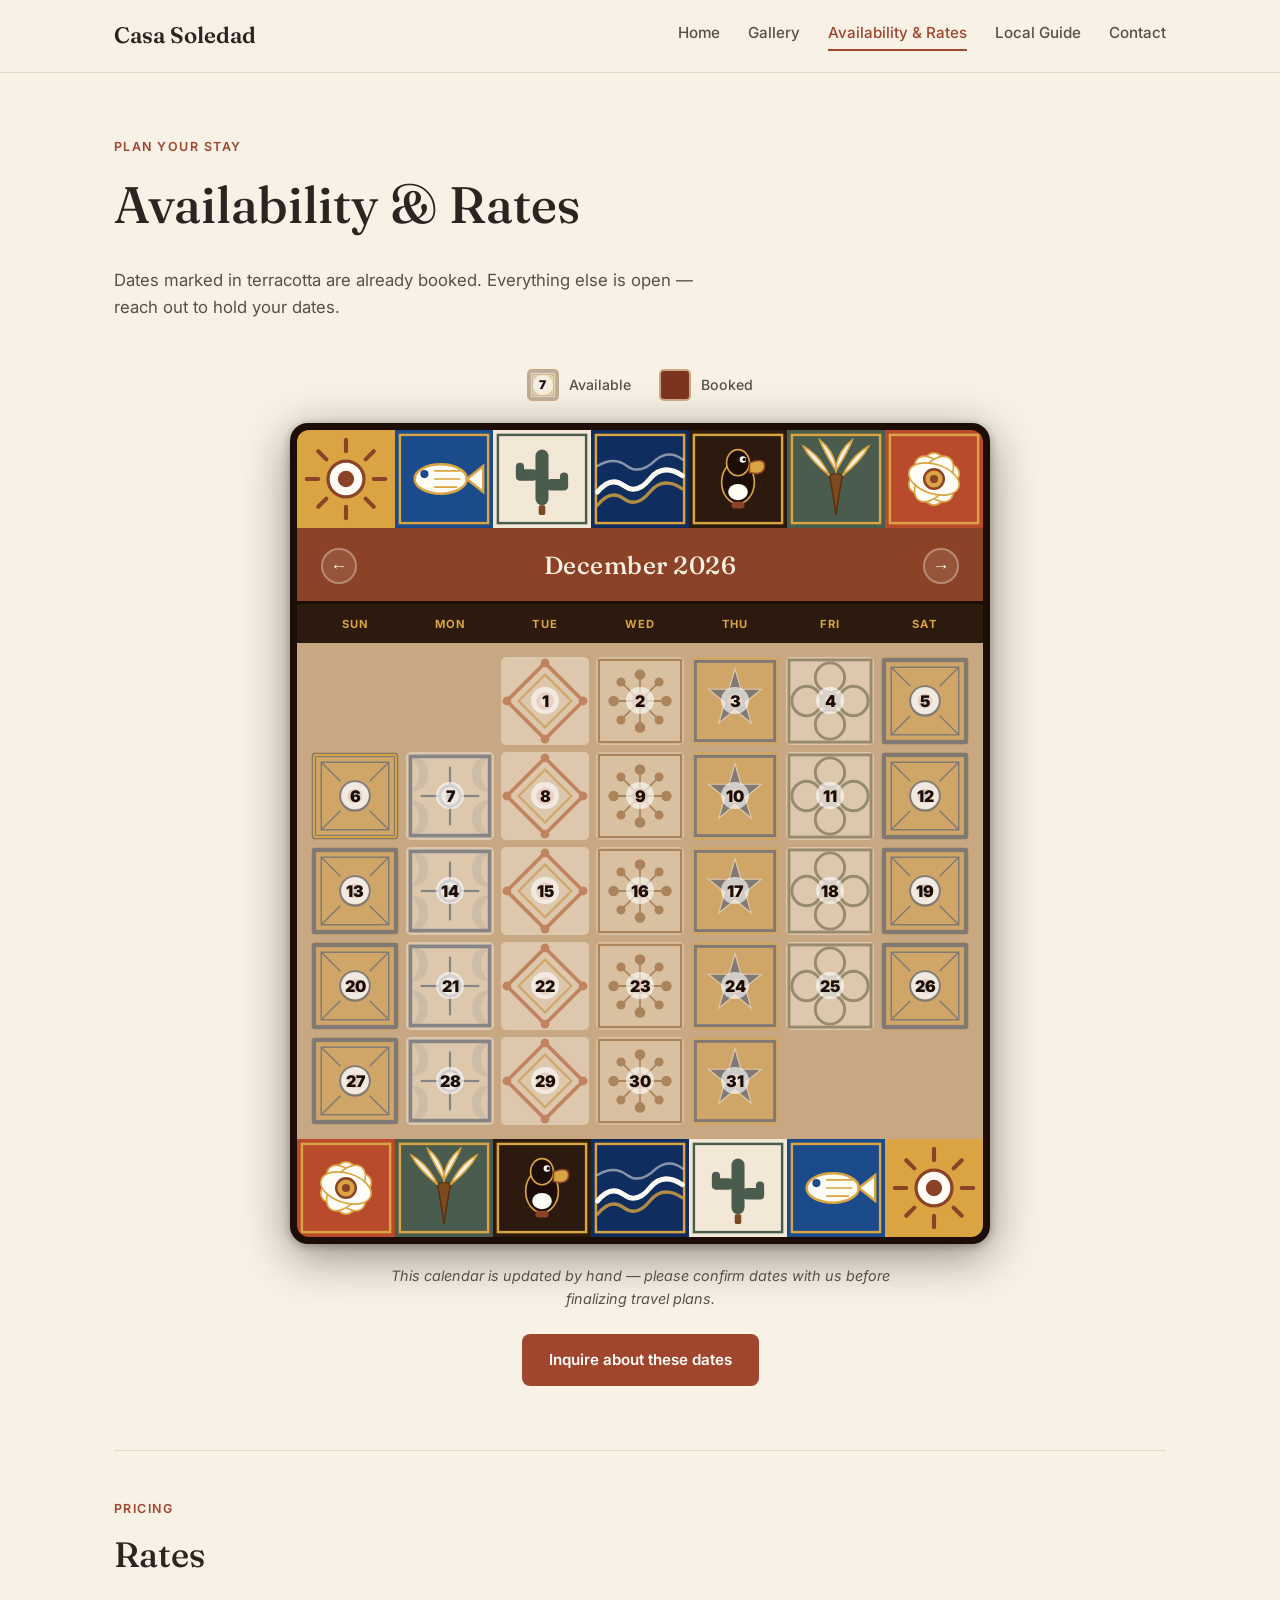
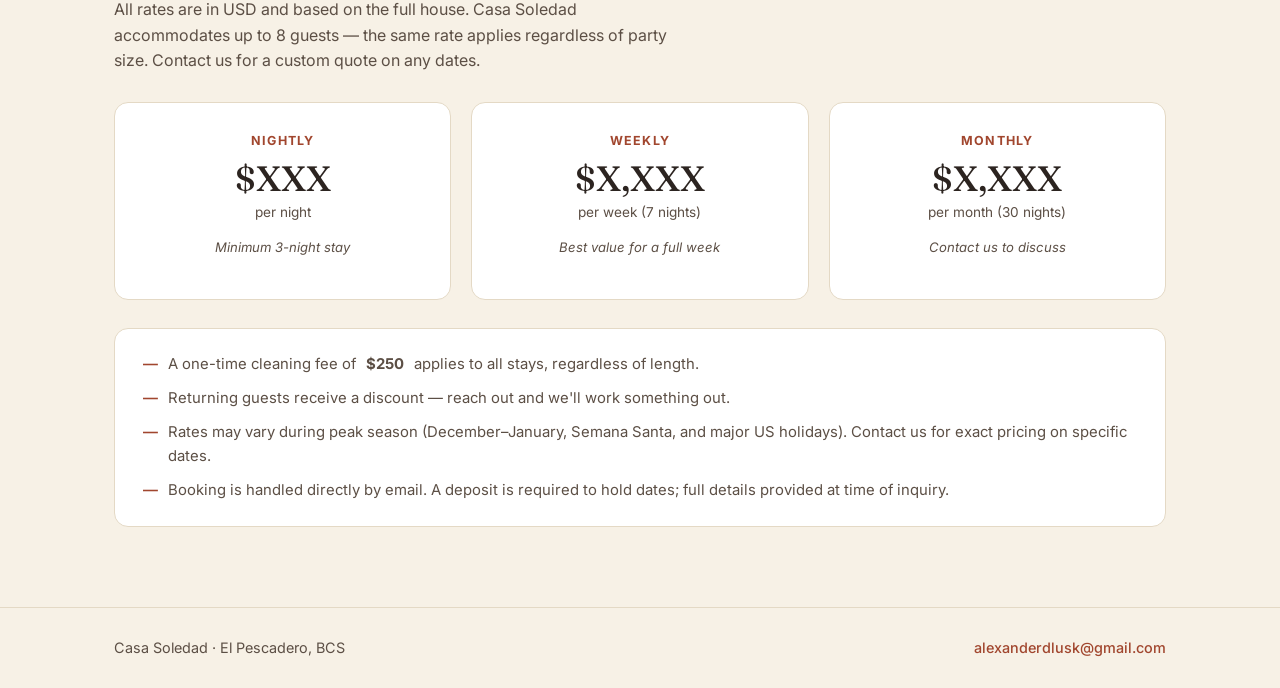
==== commit 4df50bad: "Update availability.html" ====
--- a/availability.html
+++ b/availability.html
@@ -3,7 +3,7 @@
 <head>
 <meta charset="UTF-8">
 <meta name="viewport" content="width=device-width, initial-scale=1.0">
-<title>Availability — Casa Soledad</title>
+<title>Availability &amp; Rates — Casa Soledad</title>
 <link rel="preconnect" href="https://fonts.googleapis.com">
 <link rel="preconnect" href="https://fonts.gstatic.com" crossorigin>
 <link href="https://fonts.googleapis.com/css2?family=Fraunces:opsz,wght@9..144,400;9..144,500;9..144,600&family=Inter:wght@400;500;600&display=swap" rel="stylesheet">
@@ -11,7 +11,6 @@
 <style>
 .calendar-wrap { max-width: 700px; margin: 0 auto; }
 
-/* Outer frame */
 .calendar-frame {
   background: #1C0E07;
   border-radius: 18px;
@@ -19,7 +18,6 @@
   box-shadow: 0 12px 48px rgba(28,14,7,0.45), 0 2px 8px rgba(28,14,7,0.3);
 }
 
-/* Tile bands — always exactly 7 columns */
 .tile-band {
   display: grid;
   grid-template-columns: repeat(7, 1fr);
@@ -29,16 +27,12 @@
 .tile-band-bot  { border-radius: 0 0 12px 12px; }
 .tile-band svg  { width: 100%; height: auto; display: block; }
 
-/* Inner calendar */
 .calendar-inner { background: #F7F0E0; overflow: hidden; }
 
-/* Header */
 .cal-header {
   background: #8B4226;
   padding: 18px 24px 15px;
-  display: flex;
-  align-items: center;
-  justify-content: space-between;
+  display: flex; align-items: center; justify-content: space-between;
   border-bottom: 3px solid #1C0E07;
 }
 .month-label { margin: 0; color: #F7F0E0; font-size: 1.55rem; letter-spacing: 0.02em; }
@@ -52,7 +46,6 @@
 }
 .cal-btn:hover { background: rgba(247,240,224,0.22); border-color: #D9A441; color: #D9A441; }
 
-/* Day names */
 .cal-daynames {
   display: grid; grid-template-columns: repeat(7, 1fr);
   background: #2C1A0E; padding: 12px 14px 9px; gap: 6px;
@@ -62,13 +55,11 @@
   text-transform: uppercase; letter-spacing: 0.1em; color: #D9A441;
 }
 
-/* Grid — grout-coloured background */
 .cal-body {
   display: grid; grid-template-columns: repeat(7, 1fr);
   gap: 7px; padding: 14px; background: #C8A882;
 }
 
-/* Tiles */
 .cal-tile {
   aspect-ratio: 1; border-radius: 5px;
   display: flex; align-items: center; justify-content: center;
@@ -78,25 +69,19 @@
 }
 .cal-tile-blank { background: #C8A882; border-radius: 0; }
 
-/* SVG art sits at reduced opacity */
 .cal-tile svg.tile-art {
-  position: absolute; inset: 0; width: 100%; height: 100%;
-  opacity: 0.38;
-}
-
-/* Number halo + label */
+  position: absolute; inset: 0; width: 100%; height: 100%; opacity: 0.38;
+}
+
 .day-num {
   position: relative; z-index: 2;
-  font-size: 1rem; font-weight: 900;
-  color: #1C0E07;
+  font-size: 1rem; font-weight: 900; color: #1C0E07;
   background: rgba(255,255,255,0.62);
   border-radius: 50%;
   width: 1.7em; height: 1.7em;
-  display: flex; align-items: center; justify-content: center;
-  line-height: 1;
-}
-
-/* Booked */
+  display: flex; align-items: center; justify-content: center; line-height: 1;
+}
+
 .cal-tile-booked { cursor: default; }
 .cal-tile-booked svg.tile-art { opacity: 0.55; }
 .cal-tile-booked .day-num {
@@ -106,13 +91,11 @@
   text-decoration-color: rgba(247,240,224,0.5);
 }
 
-/* Today ring */
 .cal-tile-today::after {
   content: ""; position: absolute; inset: 2px; border-radius: 3px;
   border: 2.5px solid #D9A441; z-index: 3; pointer-events: none;
 }
 
-/* Legend */
 .calendar-legend {
   display: flex; gap: 28px; justify-content: center;
   margin-bottom: 22px; flex-wrap: wrap;
@@ -132,8 +115,90 @@
   align-items: center; justify-content: center;
   font-size: 0.75rem; font-weight: 900; color: #1C0E07;
   background: rgba(255,255,255,0.62);
-  border-radius: 50%; width: 1.7em; height: 1.7em;
-  margin: auto;
+  border-radius: 50%; width: 1.7em; height: 1.7em; margin: auto;
+}
+
+/* ── Rates section ── */
+.rates-section {
+  margin-top: 64px;
+  padding-top: 48px;
+  border-top: 1px solid var(--border);
+}
+
+.rates-grid {
+  display: grid;
+  grid-template-columns: repeat(3, 1fr);
+  gap: 20px;
+  margin-top: 28px;
+}
+
+@media (max-width: 700px) {
+  .rates-grid { grid-template-columns: 1fr; }
+}
+
+.rate-card {
+  background: var(--surface);
+  border: 1px solid var(--border);
+  border-radius: var(--radius);
+  padding: 28px 24px;
+  text-align: center;
+}
+
+.rate-card-label {
+  font-size: 0.78rem;
+  font-weight: 700;
+  text-transform: uppercase;
+  letter-spacing: 0.1em;
+  color: var(--terracotta);
+  margin-bottom: 10px;
+}
+
+.rate-card-price {
+  font-family: var(--font-display);
+  font-size: 2.2rem;
+  font-weight: 500;
+  color: var(--ink);
+  line-height: 1;
+  margin-bottom: 6px;
+}
+
+.rate-card-unit {
+  font-size: 0.85rem;
+  color: var(--ink-soft);
+}
+
+.rate-card-note {
+  font-size: 0.82rem;
+  color: var(--ink-soft);
+  margin-top: 10px;
+  font-style: italic;
+}
+
+.rates-notes {
+  margin-top: 28px;
+  background: var(--surface);
+  border: 1px solid var(--border);
+  border-radius: var(--radius);
+  padding: 24px 28px;
+  display: flex;
+  flex-direction: column;
+  gap: 10px;
+}
+
+.rates-notes p {
+  margin: 0;
+  font-size: 0.93rem;
+  color: var(--ink-soft);
+  display: flex;
+  align-items: baseline;
+  gap: 10px;
+}
+
+.rates-notes p::before {
+  content: "—";
+  color: var(--terracotta);
+  flex-shrink: 0;
+  font-weight: 600;
 }
 
 @media (max-width: 600px) {
@@ -152,7 +217,8 @@
     <nav class="main-nav">
       <a href="index.html">Home</a>
       <a href="gallery.html">Gallery</a>
-      <a href="availability.html" class="active">Availability</a>
+      <a href="availability.html" class="active">Availability &amp; Rates</a>
+      <a href="guide.html">Local Guide</a>
       <a href="contact.html">Contact</a>
     </nav>
   </div>
@@ -160,13 +226,12 @@
 
 <section class="page-head wrap">
   <p class="section-eyebrow">Plan your stay</p>
-  <h1>Availability</h1>
-  <p class="page-head-sub">Dates marked in terracotta are already booked. Everything else is open — send us an email to hold your dates.</p>
+  <h1>Availability &amp; Rates</h1>
+  <p class="page-head-sub">Dates marked in terracotta are already booked. Everything else is open — reach out to hold your dates.</p>
 </section>
 
 <section class="calendar-section wrap">
   <div class="calendar-wrap">
-
     <div class="calendar-legend">
       <span class="legend-item">
         <span class="legend-swatch" id="legendOpen"></span>Available
@@ -177,22 +242,13 @@
     </div>
 
     <div class="calendar-frame">
-
-      <!-- Top band: 7 Baja folk-icon tiles -->
-      <div class="tile-band tile-band-top" id="tileBandTop" aria-hidden="true">
-        <!-- 1. Sun -->
+      <div class="tile-band tile-band-top" aria-hidden="true">
         <svg viewBox="0 0 60 60" xmlns="http://www.w3.org/2000/svg"><rect width="60" height="60" fill="#D9A441"/><circle cx="30" cy="30" r="11" fill="#FFFDF6" stroke="#8B4226" stroke-width="2"/><circle cx="30" cy="30" r="5" fill="#8B4226"/><g stroke="#8B4226" stroke-width="2.5" stroke-linecap="round"><line x1="30" y1="6" x2="30" y2="13"/><line x1="30" y1="47" x2="30" y2="54"/><line x1="6" y1="30" x2="13" y2="30"/><line x1="47" y1="30" x2="54" y2="30"/><line x1="13" y1="13" x2="18" y2="18"/><line x1="42" y1="42" x2="47" y2="47"/><line x1="47" y1="13" x2="42" y2="18"/><line x1="13" y1="47" x2="18" y2="42"/></g></svg>
-        <!-- 2. Fish (from the decorative plates in the house) -->
         <svg viewBox="0 0 60 60" xmlns="http://www.w3.org/2000/svg"><rect width="60" height="60" fill="#1B4B8A"/><rect x="3" y="3" width="54" height="54" fill="none" stroke="#D9A441" stroke-width="1.5"/><ellipse cx="28" cy="30" rx="16" ry="9" fill="#FFFDF6" stroke="#D9A441" stroke-width="1.5"/><polygon points="44,30 54,22 54,38" fill="#FFFDF6" stroke="#D9A441" stroke-width="1.5"/><circle cx="18" cy="27" r="2.5" fill="#1B4B8A"/><line x1="24" y1="25" x2="40" y2="25" stroke="#D9A441" stroke-width="1"/><line x1="24" y1="30" x2="40" y2="30" stroke="#D9A441" stroke-width="1"/><line x1="24" y1="35" x2="38" y2="35" stroke="#D9A441" stroke-width="1"/></svg>
-        <!-- 3. Cactus (from the botanical prints in the house) -->
         <svg viewBox="0 0 60 60" xmlns="http://www.w3.org/2000/svg"><rect width="60" height="60" fill="#F2E8D5"/><rect x="3" y="3" width="54" height="54" fill="none" stroke="#4A5C4E" stroke-width="1.5"/><rect x="26" y="12" width="8" height="34" rx="4" fill="#4A5C4E"/><rect x="14" y="24" width="14" height="7" rx="3.5" fill="#4A5C4E"/><rect x="32" y="30" width="14" height="7" rx="3.5" fill="#4A5C4E"/><rect x="14" y="20" width="5" height="11" rx="2.5" fill="#4A5C4E"/><rect x="41" y="26" width="5" height="11" rx="2.5" fill="#4A5C4E"/><rect x="28" y="46" width="4" height="6" rx="1" fill="#7C4A1E"/></svg>
-        <!-- 4. Wave (Pacific ocean) -->
         <svg viewBox="0 0 60 60" xmlns="http://www.w3.org/2000/svg"><rect width="60" height="60" fill="#0F2D5E"/><rect x="3" y="3" width="54" height="54" fill="none" stroke="#D9A441" stroke-width="1.5"/><path d="M4,38 Q12,28 20,34 Q28,40 36,30 Q44,20 56,28" fill="none" stroke="#FFFDF6" stroke-width="3" stroke-linecap="round"/><path d="M4,46 Q12,36 20,42 Q28,48 36,38 Q44,28 56,36" fill="none" stroke="#D9A441" stroke-width="2" stroke-linecap="round" opacity="0.8"/><path d="M4,22 Q14,16 22,22 Q30,28 40,18 Q48,12 56,18" fill="none" stroke="#FFFDF6" stroke-width="1.5" stroke-linecap="round" opacity="0.5"/></svg>
-        <!-- 5. Toucan (from the decorative plates visible in kitchen photos) -->
         <svg viewBox="0 0 60 60" xmlns="http://www.w3.org/2000/svg"><rect width="60" height="60" fill="#2C1A0E"/><rect x="3" y="3" width="54" height="54" fill="none" stroke="#D9A441" stroke-width="1.5"/><ellipse cx="30" cy="32" rx="10" ry="13" fill="#1C0E07" stroke="#D9A441" stroke-width="1"/><ellipse cx="30" cy="20" rx="7" ry="8" fill="#1C0E07" stroke="#D9A441" stroke-width="1"/><path d="M37,20 Q48,16 46,24 Q44,28 37,26Z" fill="#D9A441" stroke="#8B4226" stroke-width="1"/><circle cx="33" cy="18" r="2" fill="#FFFDF6"/><circle cx="33.8" cy="18" r="1" fill="#1C0E07"/><ellipse cx="30" cy="38" rx="6" ry="5" fill="#FFFDF6"/><rect x="26" y="44" width="8" height="4" rx="2" fill="#8B4226"/></svg>
-        <!-- 6. Palm tree -->
         <svg viewBox="0 0 60 60" xmlns="http://www.w3.org/2000/svg"><rect width="60" height="60" fill="#4A5C4E"/><rect x="3" y="3" width="54" height="54" fill="none" stroke="#D9A441" stroke-width="1.5"/><path d="M30,52 Q28,38 26,28 Q30,25 34,28 Q32,38 30,52Z" fill="#7C4A1E" stroke="#5A3410" stroke-width="1"/><path d="M26,28 Q14,18 10,10 Q18,14 24,24Z" fill="#F7F0E0" stroke="#D9A441" stroke-width="1"/><path d="M34,28 Q46,18 50,10 Q42,14 36,24Z" fill="#F7F0E0" stroke="#D9A441" stroke-width="1"/><path d="M30,25 Q22,12 20,6 Q28,12 30,22Z" fill="#F7F0E0" stroke="#D9A441" stroke-width="1"/><path d="M30,25 Q38,12 40,6 Q32,12 30,22Z" fill="#F7F0E0" stroke="#D9A441" stroke-width="1"/></svg>
-        <!-- 7. Hibiscus flower (seen in many photos) -->
         <svg viewBox="0 0 60 60" xmlns="http://www.w3.org/2000/svg"><rect width="60" height="60" fill="#B94A2C"/><rect x="3" y="3" width="54" height="54" fill="none" stroke="#D9A441" stroke-width="1.5"/><g transform="translate(30,30)"><ellipse rx="9" ry="16" fill="#FFFDF6" stroke="#D9A441" stroke-width="1" transform="rotate(0)"/><ellipse rx="9" ry="16" fill="#FFFDF6" stroke="#D9A441" stroke-width="1" transform="rotate(72)"/><ellipse rx="9" ry="16" fill="#FFFDF6" stroke="#D9A441" stroke-width="1" transform="rotate(144)"/><ellipse rx="9" ry="16" fill="#FFFDF6" stroke="#D9A441" stroke-width="1" transform="rotate(216)"/><ellipse rx="9" ry="16" fill="#FFFDF6" stroke="#D9A441" stroke-width="1" transform="rotate(288)"/><circle r="6" fill="#D9A441" stroke="#8B4226" stroke-width="1.5"/><circle r="2.5" fill="#8B4226"/></g></svg>
       </div>
 
@@ -206,8 +262,7 @@
         <div class="cal-body" id="calendarGrid" role="grid" aria-label="Booking calendar"></div>
       </div>
 
-      <!-- Bottom band: same 7 icons, reversed order for symmetry -->
-      <div class="tile-band tile-band-bot" id="tileBandBot" aria-hidden="true">
+      <div class="tile-band tile-band-bot" aria-hidden="true">
         <svg viewBox="0 0 60 60" xmlns="http://www.w3.org/2000/svg"><rect width="60" height="60" fill="#B94A2C"/><rect x="3" y="3" width="54" height="54" fill="none" stroke="#D9A441" stroke-width="1.5"/><g transform="translate(30,30)"><ellipse rx="9" ry="16" fill="#FFFDF6" stroke="#D9A441" stroke-width="1" transform="rotate(0)"/><ellipse rx="9" ry="16" fill="#FFFDF6" stroke="#D9A441" stroke-width="1" transform="rotate(72)"/><ellipse rx="9" ry="16" fill="#FFFDF6" stroke="#D9A441" stroke-width="1" transform="rotate(144)"/><ellipse rx="9" ry="16" fill="#FFFDF6" stroke="#D9A441" stroke-width="1" transform="rotate(216)"/><ellipse rx="9" ry="16" fill="#FFFDF6" stroke="#D9A441" stroke-width="1" transform="rotate(288)"/><circle r="6" fill="#D9A441" stroke="#8B4226" stroke-width="1.5"/><circle r="2.5" fill="#8B4226"/></g></svg>
         <svg viewBox="0 0 60 60" xmlns="http://www.w3.org/2000/svg"><rect width="60" height="60" fill="#4A5C4E"/><rect x="3" y="3" width="54" height="54" fill="none" stroke="#D9A441" stroke-width="1.5"/><path d="M30,52 Q28,38 26,28 Q30,25 34,28 Q32,38 30,52Z" fill="#7C4A1E" stroke="#5A3410" stroke-width="1"/><path d="M26,28 Q14,18 10,10 Q18,14 24,24Z" fill="#F7F0E0" stroke="#D9A441" stroke-width="1"/><path d="M34,28 Q46,18 50,10 Q42,14 36,24Z" fill="#F7F0E0" stroke="#D9A441" stroke-width="1"/><path d="M30,25 Q22,12 20,6 Q28,12 30,22Z" fill="#F7F0E0" stroke="#D9A441" stroke-width="1"/><path d="M30,25 Q38,12 40,6 Q32,12 30,22Z" fill="#F7F0E0" stroke="#D9A441" stroke-width="1"/></svg>
         <svg viewBox="0 0 60 60" xmlns="http://www.w3.org/2000/svg"><rect width="60" height="60" fill="#2C1A0E"/><rect x="3" y="3" width="54" height="54" fill="none" stroke="#D9A441" stroke-width="1.5"/><ellipse cx="30" cy="32" rx="10" ry="13" fill="#1C0E07" stroke="#D9A441" stroke-width="1"/><ellipse cx="30" cy="20" rx="7" ry="8" fill="#1C0E07" stroke="#D9A441" stroke-width="1"/><path d="M37,20 Q48,16 46,24 Q44,28 37,26Z" fill="#D9A441" stroke="#8B4226" stroke-width="1"/><circle cx="33" cy="18" r="2" fill="#FFFDF6"/><circle cx="33.8" cy="18" r="1" fill="#1C0E07"/><ellipse cx="30" cy="38" rx="6" ry="5" fill="#FFFDF6"/><rect x="26" y="44" width="8" height="4" rx="2" fill="#8B4226"/></svg>
@@ -216,9 +271,8 @@
         <svg viewBox="0 0 60 60" xmlns="http://www.w3.org/2000/svg"><rect width="60" height="60" fill="#1B4B8A"/><rect x="3" y="3" width="54" height="54" fill="none" stroke="#D9A441" stroke-width="1.5"/><ellipse cx="28" cy="30" rx="16" ry="9" fill="#FFFDF6" stroke="#D9A441" stroke-width="1.5"/><polygon points="44,30 54,22 54,38" fill="#FFFDF6" stroke="#D9A441" stroke-width="1.5"/><circle cx="18" cy="27" r="2.5" fill="#1B4B8A"/><line x1="24" y1="25" x2="40" y2="25" stroke="#D9A441" stroke-width="1"/><line x1="24" y1="30" x2="40" y2="30" stroke="#D9A441" stroke-width="1"/><line x1="24" y1="35" x2="38" y2="35" stroke="#D9A441" stroke-width="1"/></svg>
         <svg viewBox="0 0 60 60" xmlns="http://www.w3.org/2000/svg"><rect width="60" height="60" fill="#D9A441"/><circle cx="30" cy="30" r="11" fill="#FFFDF6" stroke="#8B4226" stroke-width="2"/><circle cx="30" cy="30" r="5" fill="#8B4226"/><g stroke="#8B4226" stroke-width="2.5" stroke-linecap="round"><line x1="30" y1="6" x2="30" y2="13"/><line x1="30" y1="47" x2="30" y2="54"/><line x1="6" y1="30" x2="13" y2="30"/><line x1="47" y1="30" x2="54" y2="30"/><line x1="13" y1="13" x2="18" y2="18"/><line x1="42" y1="42" x2="47" y2="47"/><line x1="47" y1="13" x2="42" y2="18"/><line x1="13" y1="47" x2="18" y2="42"/></g></svg>
       </div>
-
-    </div><!-- /calendar-frame -->
-  </div><!-- /calendar-wrap -->
+    </div>
+  </div>
 
   <p class="calendar-note" style="text-align:center;max-width:500px;margin:20px auto 0;">
     This calendar is updated by hand — please confirm dates with us before finalizing travel plans.
@@ -226,30 +280,64 @@
   <div class="calendar-cta">
     <a href="contact.html" class="btn btn-primary">Inquire about these dates</a>
   </div>
+
+  <!-- ── Rates ── -->
+  <div class="rates-section">
+    <p class="section-eyebrow">Pricing</p>
+    <h2>Rates</h2>
+    <p style="max-width:580px;">All rates are in USD and based on the full house. Casa Soledad accommodates up to 8 guests — the same rate applies regardless of party size. Contact us for a custom quote on any dates.</p>
+
+    <div class="rates-grid">
+      <div class="rate-card">
+        <p class="rate-card-label">Nightly</p>
+        <p class="rate-card-price">$XXX</p>
+        <p class="rate-card-unit">per night</p>
+        <p class="rate-card-note">Minimum 3-night stay</p>
+      </div>
+      <div class="rate-card">
+        <p class="rate-card-label">Weekly</p>
+        <p class="rate-card-price">$X,XXX</p>
+        <p class="rate-card-unit">per week (7 nights)</p>
+        <p class="rate-card-note">Best value for a full week</p>
+      </div>
+      <div class="rate-card">
+        <p class="rate-card-label">Monthly</p>
+        <p class="rate-card-price">$X,XXX</p>
+        <p class="rate-card-unit">per month (30 nights)</p>
+        <p class="rate-card-note">Contact us to discuss</p>
+      </div>
+    </div>
+
+    <div class="rates-notes">
+      <p>A one-time cleaning fee of <strong>$250</strong> applies to all stays, regardless of length.</p>
+      <p>Returning guests receive a discount — reach out and we'll work something out.</p>
+      <p>Rates may vary during peak season (December–January, Semana Santa, and major US holidays). Contact us for exact pricing on specific dates.</p>
+      <p>Booking is handled directly by email. A deposit is required to hold dates; full details provided at time of inquiry.</p>
+    </div>
+  </div>
+
 </section>
 
 <footer class="site-footer">
   <div class="wrap footer-inner">
-    <span>Casa Soledad &middot; Todos Santos, BCS</span>
+    <span>Casa Soledad &middot; El Pescadero, BCS</span>
     <a href="contact.html">alexanderdlusk@gmail.com</a>
   </div>
 </footer>
 
 <script>
-// ── Booked date ranges ──────────────────────────────────────────────
 const bookedRanges = [
   // ["2026-08-01", "2026-08-10"],
 ];
 
-// ── Calendar tile patterns (geometric — different from band icons) ───
 const TILES = {
-  field: () => `<svg class="tile-art" viewBox="0 0 60 60" xmlns="http://www.w3.org/2000/svg"><rect width="60" height="60" fill="#D9A441"/><rect x="2" y="2" width="56" height="56" fill="none" stroke="#0F2D5E" stroke-width="3"/><rect x="7" y="7" width="46" height="46" fill="none" stroke="#0F2D5E" stroke-width="1"/><circle cx="30" cy="30" r="10" fill="#FFFDF6" stroke="#0F2D5E" stroke-width="1.5"/><circle cx="30" cy="30" r="5" fill="#B94A2C"/><circle cx="30" cy="30" r="2" fill="#0F2D5E"/><line x1="7" y1="7" x2="20" y2="20" stroke="#0F2D5E" stroke-width="1"/><line x1="53" y1="7" x2="40" y2="20" stroke="#0F2D5E" stroke-width="1"/><line x1="7" y1="53" x2="20" y2="40" stroke="#0F2D5E" stroke-width="1"/><line x1="53" y1="53" x2="40" y2="40" stroke="#0F2D5E" stroke-width="1"/></svg>`,
-  scroll: () => `<svg class="tile-art" viewBox="0 0 60 60" xmlns="http://www.w3.org/2000/svg"><rect width="60" height="60" fill="#FFFDF6"/><rect x="3" y="3" width="54" height="54" fill="none" stroke="#1B4B8A" stroke-width="2.5"/><path d="M3,3 Q15,15 3,27 Q15,27 15,15 Q15,3 3,3Z" fill="#1B4B8A" opacity="0.18"/><path d="M57,3 Q45,15 57,27 Q45,27 45,15 Q45,3 57,3Z" fill="#1B4B8A" opacity="0.18"/><path d="M3,57 Q15,45 3,33 Q15,33 15,45 Q15,57 3,57Z" fill="#1B4B8A" opacity="0.18"/><path d="M57,57 Q45,45 57,33 Q45,33 45,45 Q45,57 57,57Z" fill="#1B4B8A" opacity="0.18"/><circle cx="30" cy="30" r="7" fill="none" stroke="#1B4B8A" stroke-width="2"/><circle cx="30" cy="30" r="3" fill="#1B4B8A"/><line x1="23" y1="30" x2="10" y2="30" stroke="#1B4B8A" stroke-width="1.5"/><line x1="37" y1="30" x2="50" y2="30" stroke="#1B4B8A" stroke-width="1.5"/><line x1="30" y1="23" x2="30" y2="10" stroke="#1B4B8A" stroke-width="1.5"/><line x1="30" y1="37" x2="30" y2="50" stroke="#1B4B8A" stroke-width="1.5"/></svg>`,
-  diamond: () => `<svg class="tile-art" viewBox="0 0 60 60" xmlns="http://www.w3.org/2000/svg"><rect width="60" height="60" fill="#FFFDF6"/><polygon points="30,4 56,30 30,56 4,30" fill="none" stroke="#B94A2C" stroke-width="2.5"/><polygon points="30,12 48,30 30,48 12,30" fill="none" stroke="#D9A441" stroke-width="1.5"/><circle cx="30" cy="30" r="6" fill="#B94A2C"/><circle cx="30" cy="30" r="3" fill="#FFFDF6"/><circle cx="4" cy="30" r="3" fill="#B94A2C"/><circle cx="56" cy="30" r="3" fill="#B94A2C"/><circle cx="30" cy="4" r="3" fill="#B94A2C"/><circle cx="30" cy="56" r="3" fill="#B94A2C"/></svg>`,
-  floral: () => `<svg class="tile-art" viewBox="0 0 60 60" xmlns="http://www.w3.org/2000/svg"><rect width="60" height="60" fill="#F2E8D5"/><rect x="2" y="2" width="56" height="56" fill="none" stroke="#7C4A1E" stroke-width="1.5"/><g transform="translate(30,30)" stroke="#7C4A1E" stroke-width="1.2" fill="none"><line x1="0" y1="-18" x2="0" y2="18"/><line x1="-18" y1="0" x2="18" y2="0"/><line x1="-13" y1="-13" x2="13" y2="13"/><line x1="13" y1="-13" x2="-13" y2="13"/><circle cx="0" cy="-18" r="3" fill="#7C4A1E"/><circle cx="0" cy="18" r="3" fill="#7C4A1E"/><circle cx="-18" cy="0" r="3" fill="#7C4A1E"/><circle cx="18" cy="0" r="3" fill="#7C4A1E"/><circle cx="-13" cy="-13" r="2.5" fill="#7C4A1E"/><circle cx="13" cy="-13" r="2.5" fill="#7C4A1E"/><circle cx="-13" cy="13" r="2.5" fill="#7C4A1E"/><circle cx="13" cy="13" r="2.5" fill="#7C4A1E"/><circle cx="0" cy="0" r="5" fill="#B94A2C" stroke="#7C4A1E" stroke-width="1"/></g></svg>`,
-  star: () => `<svg class="tile-art" viewBox="0 0 60 60" xmlns="http://www.w3.org/2000/svg"><rect width="60" height="60" fill="#D9A441"/><rect x="3" y="3" width="54" height="54" fill="none" stroke="#0F2D5E" stroke-width="2"/><polygon points="30,8 34,22 48,22 37,31 41,45 30,36 19,45 23,31 12,22 26,22" fill="#0F2D5E" stroke="#FFFDF6" stroke-width="0.8"/><circle cx="30" cy="30" r="5" fill="#B94A2C"/><circle cx="30" cy="30" r="2.5" fill="#FFFDF6"/></svg>`,
+  field:      () => `<svg class="tile-art" viewBox="0 0 60 60" xmlns="http://www.w3.org/2000/svg"><rect width="60" height="60" fill="#D9A441"/><rect x="2" y="2" width="56" height="56" fill="none" stroke="#0F2D5E" stroke-width="3"/><rect x="7" y="7" width="46" height="46" fill="none" stroke="#0F2D5E" stroke-width="1"/><circle cx="30" cy="30" r="10" fill="#FFFDF6" stroke="#0F2D5E" stroke-width="1.5"/><circle cx="30" cy="30" r="5" fill="#B94A2C"/><circle cx="30" cy="30" r="2" fill="#0F2D5E"/><line x1="7" y1="7" x2="20" y2="20" stroke="#0F2D5E" stroke-width="1"/><line x1="53" y1="7" x2="40" y2="20" stroke="#0F2D5E" stroke-width="1"/><line x1="7" y1="53" x2="20" y2="40" stroke="#0F2D5E" stroke-width="1"/><line x1="53" y1="53" x2="40" y2="40" stroke="#0F2D5E" stroke-width="1"/></svg>`,
+  scroll:     () => `<svg class="tile-art" viewBox="0 0 60 60" xmlns="http://www.w3.org/2000/svg"><rect width="60" height="60" fill="#FFFDF6"/><rect x="3" y="3" width="54" height="54" fill="none" stroke="#1B4B8A" stroke-width="2.5"/><path d="M3,3 Q15,15 3,27 Q15,27 15,15 Q15,3 3,3Z" fill="#1B4B8A" opacity="0.18"/><path d="M57,3 Q45,15 57,27 Q45,27 45,15 Q45,3 57,3Z" fill="#1B4B8A" opacity="0.18"/><path d="M3,57 Q15,45 3,33 Q15,33 15,45 Q15,57 3,57Z" fill="#1B4B8A" opacity="0.18"/><path d="M57,57 Q45,45 57,33 Q45,33 45,45 Q45,57 57,57Z" fill="#1B4B8A" opacity="0.18"/><circle cx="30" cy="30" r="7" fill="none" stroke="#1B4B8A" stroke-width="2"/><circle cx="30" cy="30" r="3" fill="#1B4B8A"/><line x1="23" y1="30" x2="10" y2="30" stroke="#1B4B8A" stroke-width="1.5"/><line x1="37" y1="30" x2="50" y2="30" stroke="#1B4B8A" stroke-width="1.5"/><line x1="30" y1="23" x2="30" y2="10" stroke="#1B4B8A" stroke-width="1.5"/><line x1="30" y1="37" x2="30" y2="50" stroke="#1B4B8A" stroke-width="1.5"/></svg>`,
+  diamond:    () => `<svg class="tile-art" viewBox="0 0 60 60" xmlns="http://www.w3.org/2000/svg"><rect width="60" height="60" fill="#FFFDF6"/><polygon points="30,4 56,30 30,56 4,30" fill="none" stroke="#B94A2C" stroke-width="2.5"/><polygon points="30,12 48,30 30,48 12,30" fill="none" stroke="#D9A441" stroke-width="1.5"/><circle cx="30" cy="30" r="6" fill="#B94A2C"/><circle cx="30" cy="30" r="3" fill="#FFFDF6"/><circle cx="4" cy="30" r="3" fill="#B94A2C"/><circle cx="56" cy="30" r="3" fill="#B94A2C"/><circle cx="30" cy="4" r="3" fill="#B94A2C"/><circle cx="30" cy="56" r="3" fill="#B94A2C"/></svg>`,
+  floral:     () => `<svg class="tile-art" viewBox="0 0 60 60" xmlns="http://www.w3.org/2000/svg"><rect width="60" height="60" fill="#F2E8D5"/><rect x="2" y="2" width="56" height="56" fill="none" stroke="#7C4A1E" stroke-width="1.5"/><g transform="translate(30,30)" stroke="#7C4A1E" stroke-width="1.2" fill="none"><line x1="0" y1="-18" x2="0" y2="18"/><line x1="-18" y1="0" x2="18" y2="0"/><line x1="-13" y1="-13" x2="13" y2="13"/><line x1="13" y1="-13" x2="-13" y2="13"/><circle cx="0" cy="-18" r="3" fill="#7C4A1E"/><circle cx="0" cy="18" r="3" fill="#7C4A1E"/><circle cx="-18" cy="0" r="3" fill="#7C4A1E"/><circle cx="18" cy="0" r="3" fill="#7C4A1E"/><circle cx="-13" cy="-13" r="2.5" fill="#7C4A1E"/><circle cx="13" cy="-13" r="2.5" fill="#7C4A1E"/><circle cx="-13" cy="13" r="2.5" fill="#7C4A1E"/><circle cx="13" cy="13" r="2.5" fill="#7C4A1E"/><circle cx="0" cy="0" r="5" fill="#B94A2C" stroke="#7C4A1E" stroke-width="1"/></g></svg>`,
+  star:       () => `<svg class="tile-art" viewBox="0 0 60 60" xmlns="http://www.w3.org/2000/svg"><rect width="60" height="60" fill="#D9A441"/><rect x="3" y="3" width="54" height="54" fill="none" stroke="#0F2D5E" stroke-width="2"/><polygon points="30,8 34,22 48,22 37,31 41,45 30,36 19,45 23,31 12,22 26,22" fill="#0F2D5E" stroke="#FFFDF6" stroke-width="0.8"/><circle cx="30" cy="30" r="5" fill="#B94A2C"/><circle cx="30" cy="30" r="2.5" fill="#FFFDF6"/></svg>`,
   quatrefoil: () => `<svg class="tile-art" viewBox="0 0 60 60" xmlns="http://www.w3.org/2000/svg"><rect width="60" height="60" fill="#FFFDF6"/><rect x="2" y="2" width="56" height="56" fill="none" stroke="#4A5C4E" stroke-width="2"/><circle cx="30" cy="14" r="10" fill="none" stroke="#4A5C4E" stroke-width="2"/><circle cx="30" cy="46" r="10" fill="none" stroke="#4A5C4E" stroke-width="2"/><circle cx="14" cy="30" r="10" fill="none" stroke="#4A5C4E" stroke-width="2"/><circle cx="46" cy="30" r="10" fill="none" stroke="#4A5C4E" stroke-width="2"/><circle cx="30" cy="30" r="7" fill="#4A5C4E"/><circle cx="30" cy="30" r="3.5" fill="#D9A441"/></svg>`,
-  booked: () => `<svg class="tile-art" viewBox="0 0 60 60" xmlns="http://www.w3.org/2000/svg"><rect width="60" height="60" fill="#7C341F"/><rect x="2" y="2" width="56" height="56" fill="none" stroke="#5A2410" stroke-width="2"/><line x1="8" y1="8" x2="52" y2="52" stroke="#5A2410" stroke-width="2.5" opacity="0.6"/><line x1="52" y1="8" x2="8" y2="52" stroke="#5A2410" stroke-width="2.5" opacity="0.6"/><circle cx="30" cy="30" r="8" fill="#5A2410" opacity="0.5"/></svg>`,
+  booked:     () => `<svg class="tile-art" viewBox="0 0 60 60" xmlns="http://www.w3.org/2000/svg"><rect width="60" height="60" fill="#7C341F"/><rect x="2" y="2" width="56" height="56" fill="none" stroke="#5A2410" stroke-width="2"/><line x1="8" y1="8" x2="52" y2="52" stroke="#5A2410" stroke-width="2.5" opacity="0.6"/><line x1="52" y1="8" x2="8" y2="52" stroke="#5A2410" stroke-width="2.5" opacity="0.6"/><circle cx="30" cy="30" r="8" fill="#5A2410" opacity="0.5"/></svg>`,
 };
 
 const TILE_KEYS = ["field","scroll","diamond","floral","star","quatrefoil"];
@@ -259,10 +347,7 @@
   ranges.forEach(([start, end]) => {
     let d = new Date(start + "T00:00:00");
     const last = new Date(end + "T00:00:00");
-    while (d <= last) {
-      set.add(d.toISOString().slice(0, 10));
-      d.setDate(d.getDate() + 1);
-    }
+    while (d <= last) { set.add(d.toISOString().slice(0, 10)); d.setDate(d.getDate() + 1); }
   });
   return set;
 }
@@ -274,71 +359,39 @@
 const prevBtn    = document.getElementById("prevMonth");
 const nextBtn    = document.getElementById("nextMonth");
 const today      = new Date();
-let viewYear     = today.getFullYear();
-let viewMonth    = today.getMonth();
+let viewYear = today.getFullYear(), viewMonth = today.getMonth();
 
 const monthNames = ["January","February","March","April","May","June","July","August","September","October","November","December"];
 const dayAbbr    = ["Sun","Mon","Tue","Wed","Thu","Fri","Sat"];
-
 function pad(n) { return n < 10 ? "0" + n : "" + n; }
 
-// Legend open swatch
 const lo = document.getElementById("legendOpen");
 if (lo) { lo.innerHTML = TILES.field(); const n = document.createElement("div"); n.className="day-num"; n.textContent="7"; lo.appendChild(n); }
 
 function render() {
-  grid.innerHTML = "";
-  daynames.innerHTML = "";
+  grid.innerHTML = ""; daynames.innerHTML = "";
   monthLabel.textContent = monthNames[viewMonth] + " " + viewYear;
-
-  dayAbbr.forEach(d => {
+  dayAbbr.forEach(d => { const c = document.createElement("div"); c.className="cal-dayname-cell"; c.textContent=d; daynames.appendChild(c); });
+  const firstDay = new Date(viewYear, viewMonth, 1).getDay();
+  const daysInMonth = new Date(viewYear, viewMonth + 1, 0).getDate();
+  const todayStr = today.getFullYear() + "-" + pad(today.getMonth()+1) + "-" + pad(today.getDate());
+  for (let i = 0; i < firstDay; i++) { const b = document.createElement("div"); b.className="cal-tile cal-tile-blank"; grid.appendChild(b); }
+  for (let day = 1; day <= daysInMonth; day++) {
+    const dateStr = viewYear + "-" + pad(viewMonth+1) + "-" + pad(day);
+    const booked = bookedSet.has(dateStr), isToday = dateStr === todayStr;
+    const dow = new Date(viewYear, viewMonth, day).getDay();
     const cell = document.createElement("div");
-    cell.className = "cal-dayname-cell";
-    cell.textContent = d;
-    daynames.appendChild(cell);
-  });
-
-  const firstDay    = new Date(viewYear, viewMonth, 1).getDay();
-  const daysInMonth = new Date(viewYear, viewMonth + 1, 0).getDate();
-  const todayStr    = today.getFullYear() + "-" + pad(today.getMonth()+1) + "-" + pad(today.getDate());
-
-  for (let i = 0; i < firstDay; i++) {
-    const blank = document.createElement("div");
-    blank.className = "cal-tile cal-tile-blank";
-    grid.appendChild(blank);
+    cell.setAttribute("role","gridcell");
+    cell.setAttribute("aria-label", dateStr + (booked ? " booked" : " available"));
+    const num = document.createElement("span"); num.className="day-num"; num.textContent=day;
+    if (booked) { cell.className="cal-tile cal-tile-booked"+(isToday?" cal-tile-today":""); cell.innerHTML=TILES.booked(); }
+    else { cell.className="cal-tile cal-tile-open"+(isToday?" cal-tile-today":""); cell.innerHTML=TILES[TILE_KEYS[dow%TILE_KEYS.length]](); }
+    cell.appendChild(num); grid.appendChild(cell);
   }
-
-  for (let day = 1; day <= daysInMonth; day++) {
-    const dateStr = viewYear + "-" + pad(viewMonth + 1) + "-" + pad(day);
-    const booked  = bookedSet.has(dateStr);
-    const isToday = dateStr === todayStr;
-    const dow     = new Date(viewYear, viewMonth, day).getDay();
-
-    const cell = document.createElement("div");
-    cell.setAttribute("role", "gridcell");
-    cell.setAttribute("aria-label", dateStr + (booked ? " booked" : " available"));
-
-    const num = document.createElement("span");
-    num.className = "day-num";
-    num.textContent = day;
-
-    if (booked) {
-      cell.className = "cal-tile cal-tile-booked" + (isToday ? " cal-tile-today" : "");
-      cell.innerHTML = TILES.booked();
-    } else {
-      const key = TILE_KEYS[dow % TILE_KEYS.length];
-      cell.className = "cal-tile cal-tile-open" + (isToday ? " cal-tile-today" : "");
-      cell.innerHTML = TILES[key]();
-    }
-
-    cell.appendChild(num);
-    grid.appendChild(cell);
-  }
-}
-
-prevBtn.addEventListener("click", () => { if (--viewMonth < 0) { viewMonth = 11; viewYear--; } render(); });
-nextBtn.addEventListener("click", () => { if (++viewMonth > 11) { viewMonth = 0; viewYear++; } render(); });
-
+}
+
+prevBtn.addEventListener("click", () => { if (--viewMonth < 0) { viewMonth=11; viewYear--; } render(); });
+nextBtn.addEventListener("click", () => { if (++viewMonth > 11) { viewMonth=0; viewYear++; } render(); });
 render();
 </script>
 
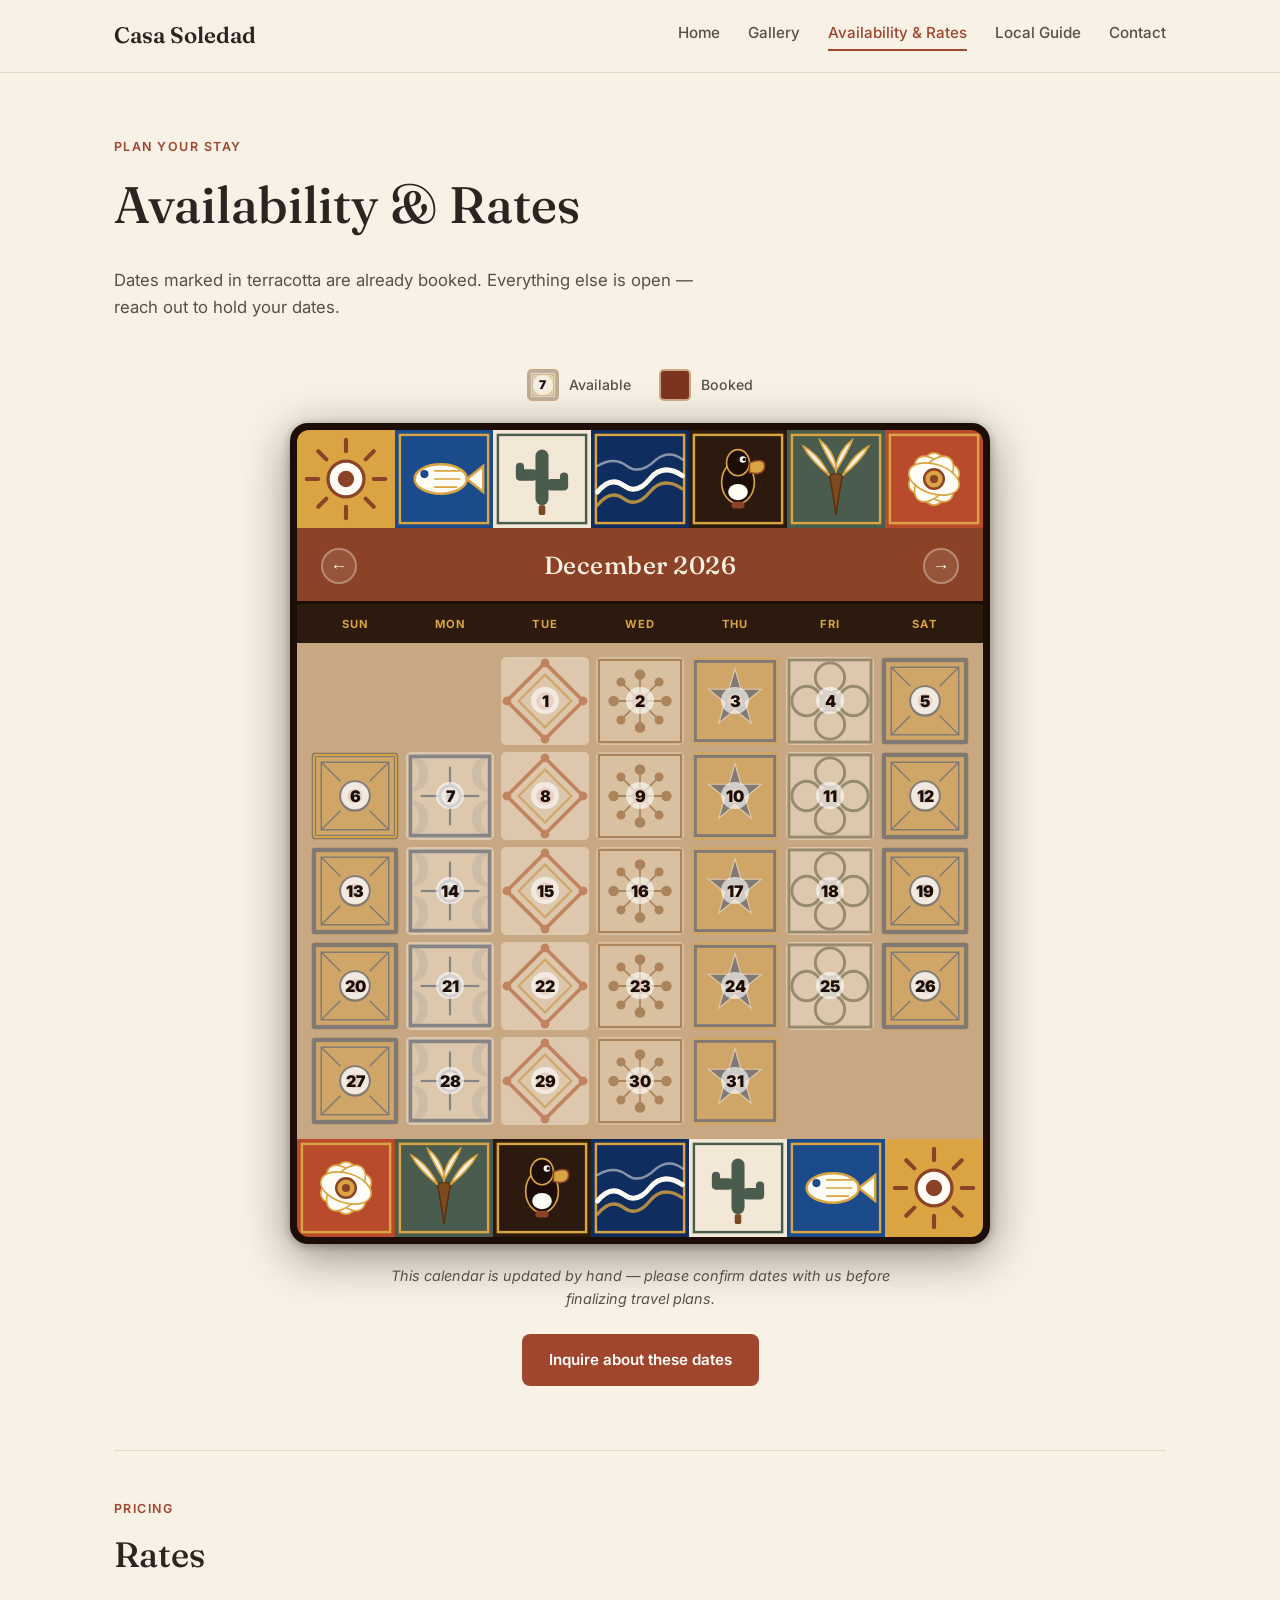
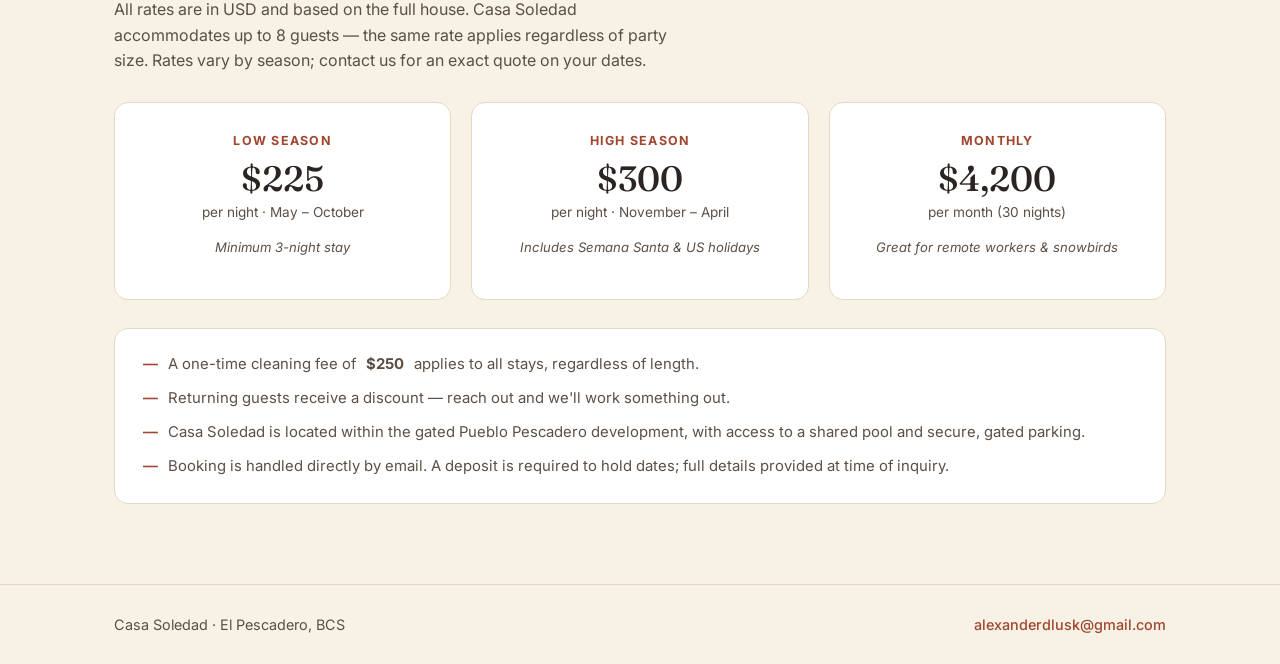
==== commit b704697e: "Update availability.html" ====
--- a/availability.html
+++ b/availability.html
@@ -285,33 +285,33 @@
   <div class="rates-section">
     <p class="section-eyebrow">Pricing</p>
     <h2>Rates</h2>
-    <p style="max-width:580px;">All rates are in USD and based on the full house. Casa Soledad accommodates up to 8 guests — the same rate applies regardless of party size. Contact us for a custom quote on any dates.</p>
+    <p style="max-width:580px;">All rates are in USD and based on the full house. Casa Soledad accommodates up to 8 guests — the same rate applies regardless of party size. Rates vary by season; contact us for an exact quote on your dates.</p>
 
     <div class="rates-grid">
       <div class="rate-card">
-        <p class="rate-card-label">Nightly</p>
-        <p class="rate-card-price">$XXX</p>
-        <p class="rate-card-unit">per night</p>
+        <p class="rate-card-label">Low Season</p>
+        <p class="rate-card-price">$225</p>
+        <p class="rate-card-unit">per night &middot; May &ndash; October</p>
         <p class="rate-card-note">Minimum 3-night stay</p>
       </div>
       <div class="rate-card">
-        <p class="rate-card-label">Weekly</p>
-        <p class="rate-card-price">$X,XXX</p>
-        <p class="rate-card-unit">per week (7 nights)</p>
-        <p class="rate-card-note">Best value for a full week</p>
+        <p class="rate-card-label">High Season</p>
+        <p class="rate-card-price">$300</p>
+        <p class="rate-card-unit">per night &middot; November &ndash; April</p>
+        <p class="rate-card-note">Includes Semana Santa &amp; US holidays</p>
       </div>
       <div class="rate-card">
         <p class="rate-card-label">Monthly</p>
-        <p class="rate-card-price">$X,XXX</p>
+        <p class="rate-card-price">$4,200</p>
         <p class="rate-card-unit">per month (30 nights)</p>
-        <p class="rate-card-note">Contact us to discuss</p>
+        <p class="rate-card-note">Great for remote workers &amp; snowbirds</p>
       </div>
     </div>
 
     <div class="rates-notes">
       <p>A one-time cleaning fee of <strong>$250</strong> applies to all stays, regardless of length.</p>
       <p>Returning guests receive a discount — reach out and we'll work something out.</p>
-      <p>Rates may vary during peak season (December–January, Semana Santa, and major US holidays). Contact us for exact pricing on specific dates.</p>
+      <p>Casa Soledad is located within the gated Pueblo Pescadero development, with access to a shared pool and secure, gated parking.</p>
       <p>Booking is handled directly by email. A deposit is required to hold dates; full details provided at time of inquiry.</p>
     </div>
   </div>
